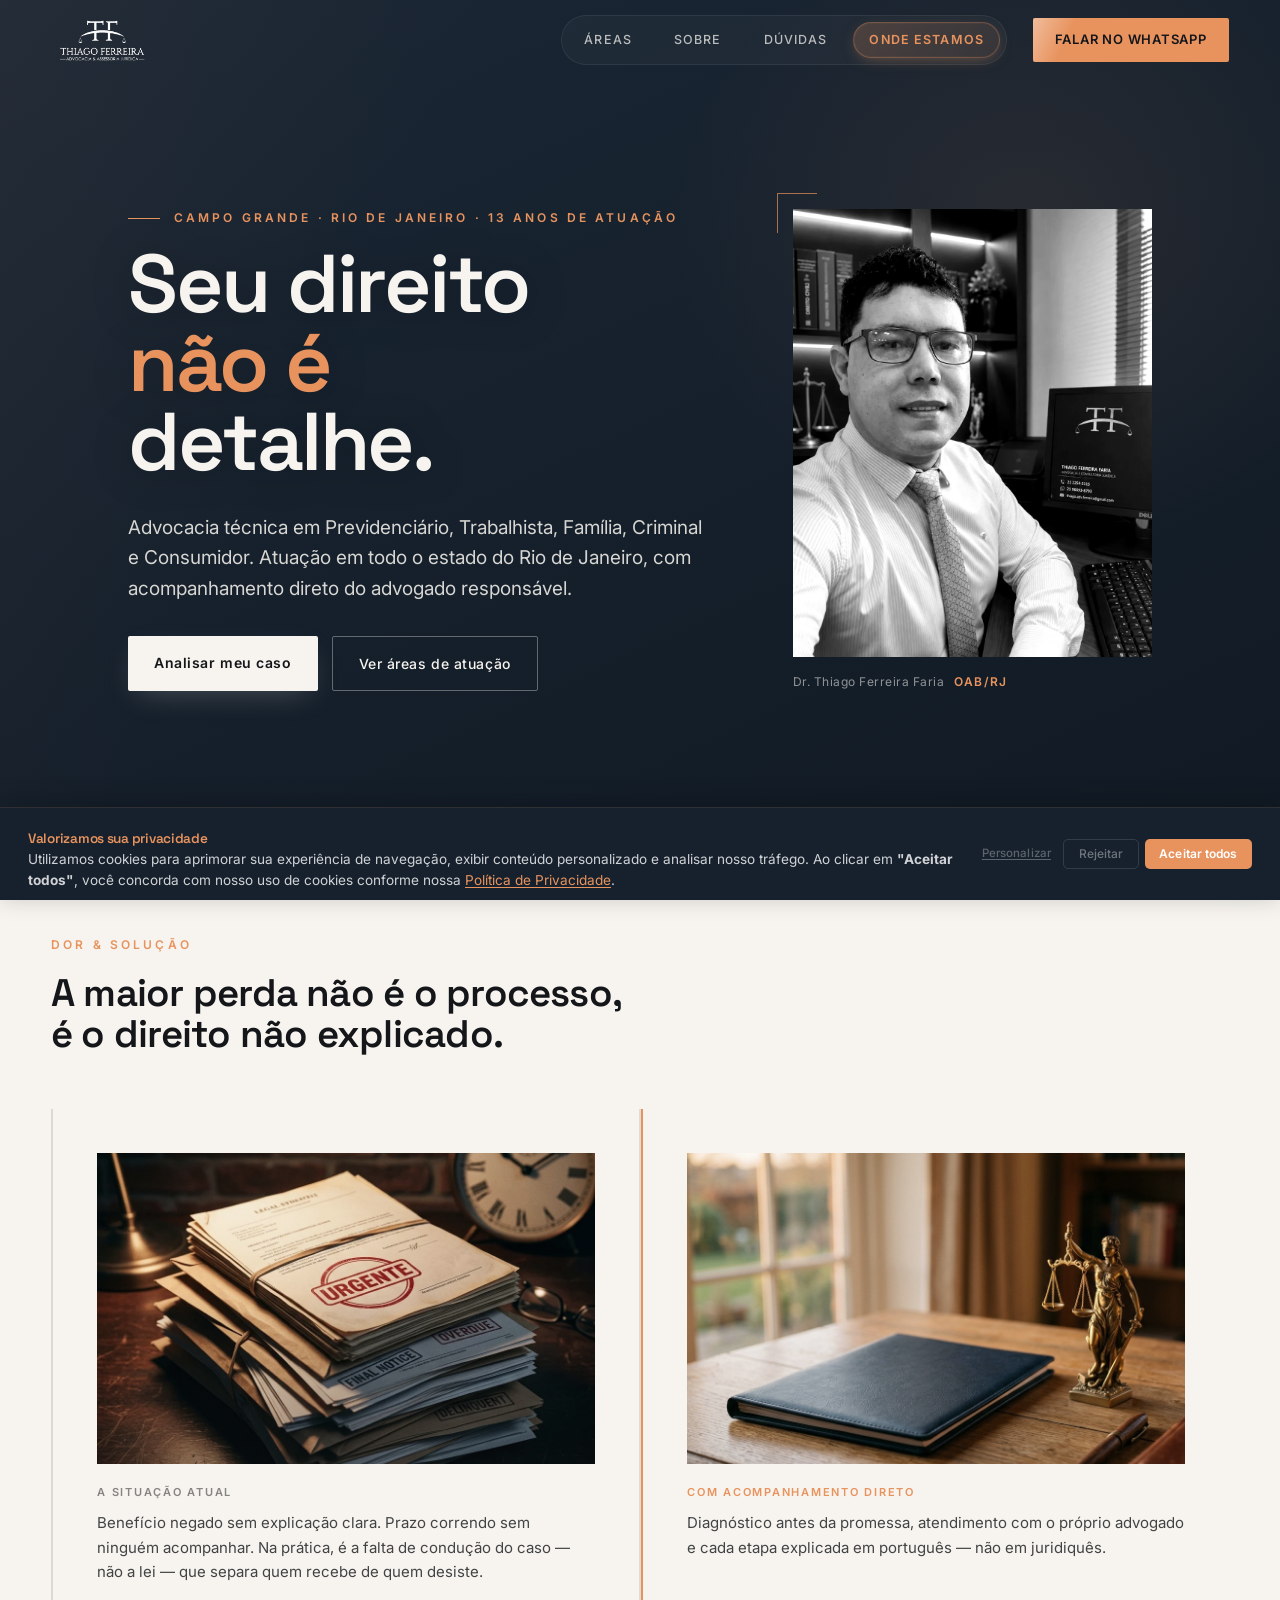
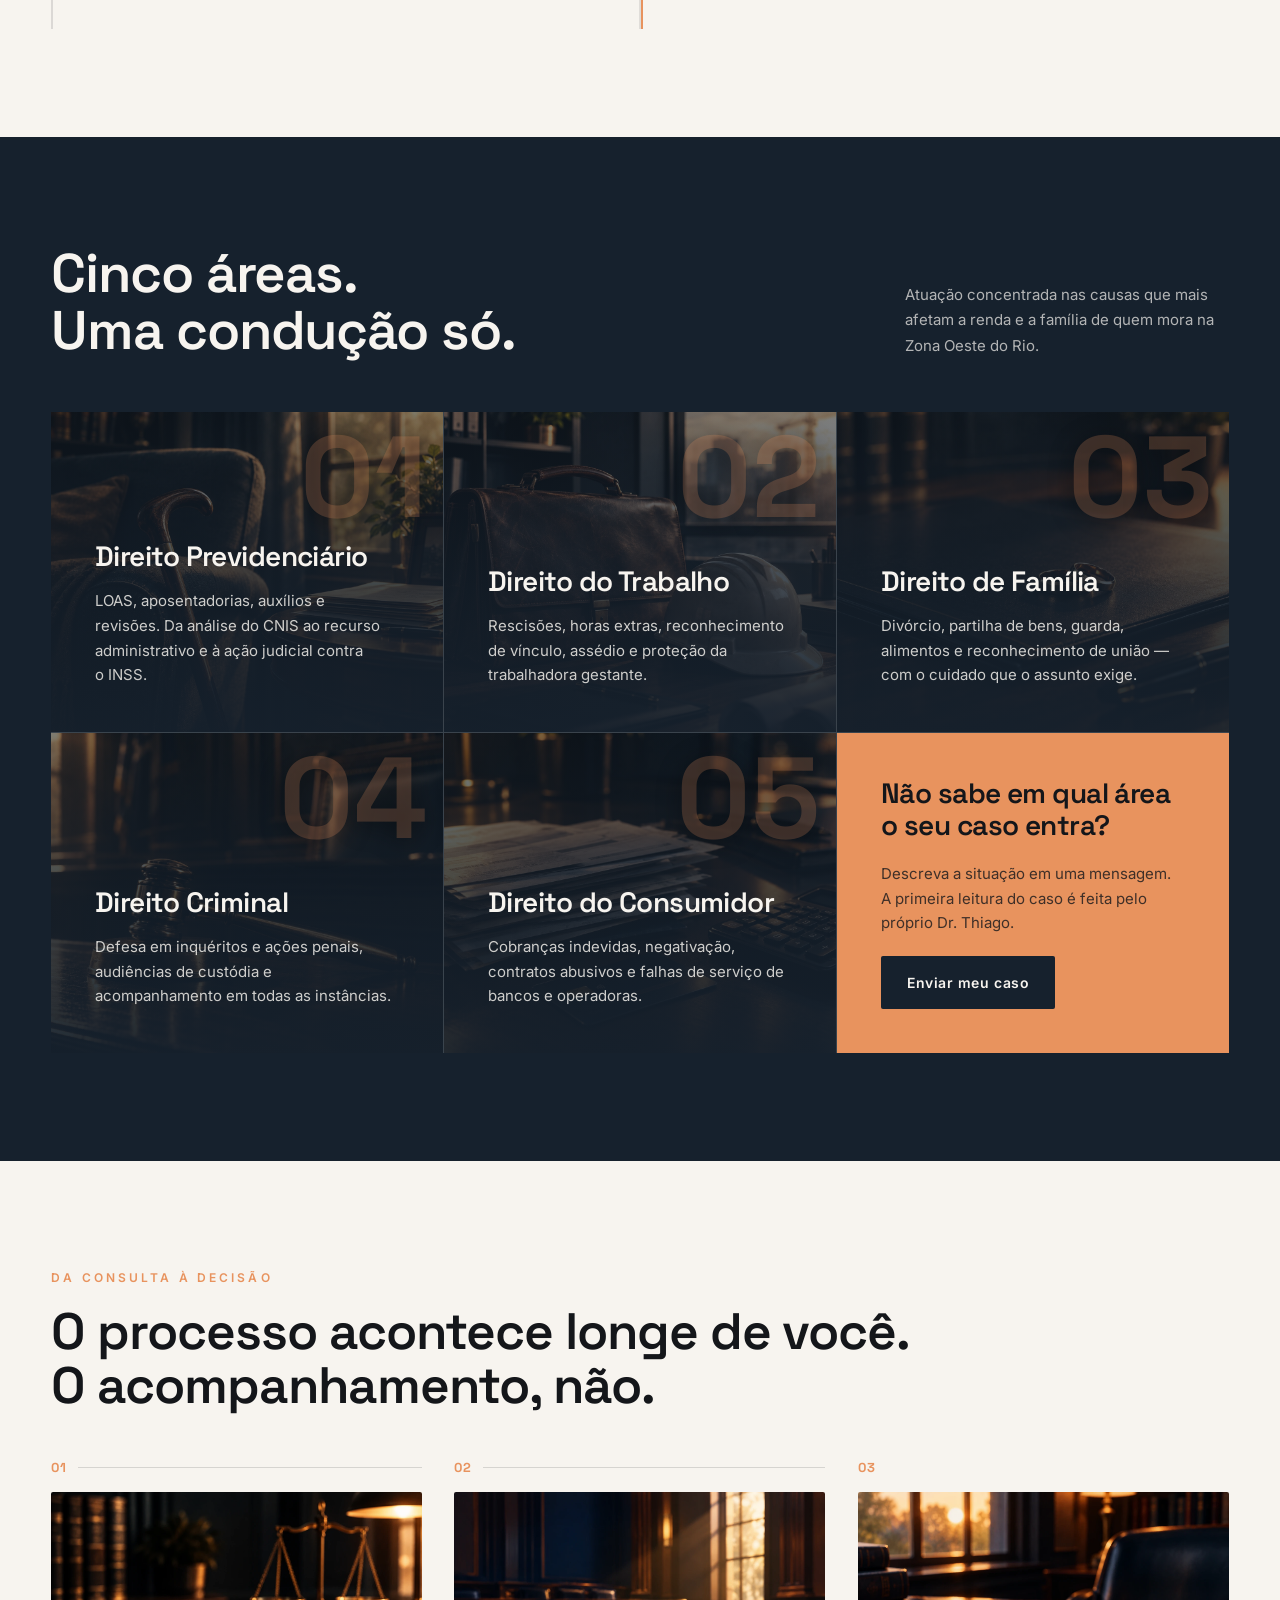
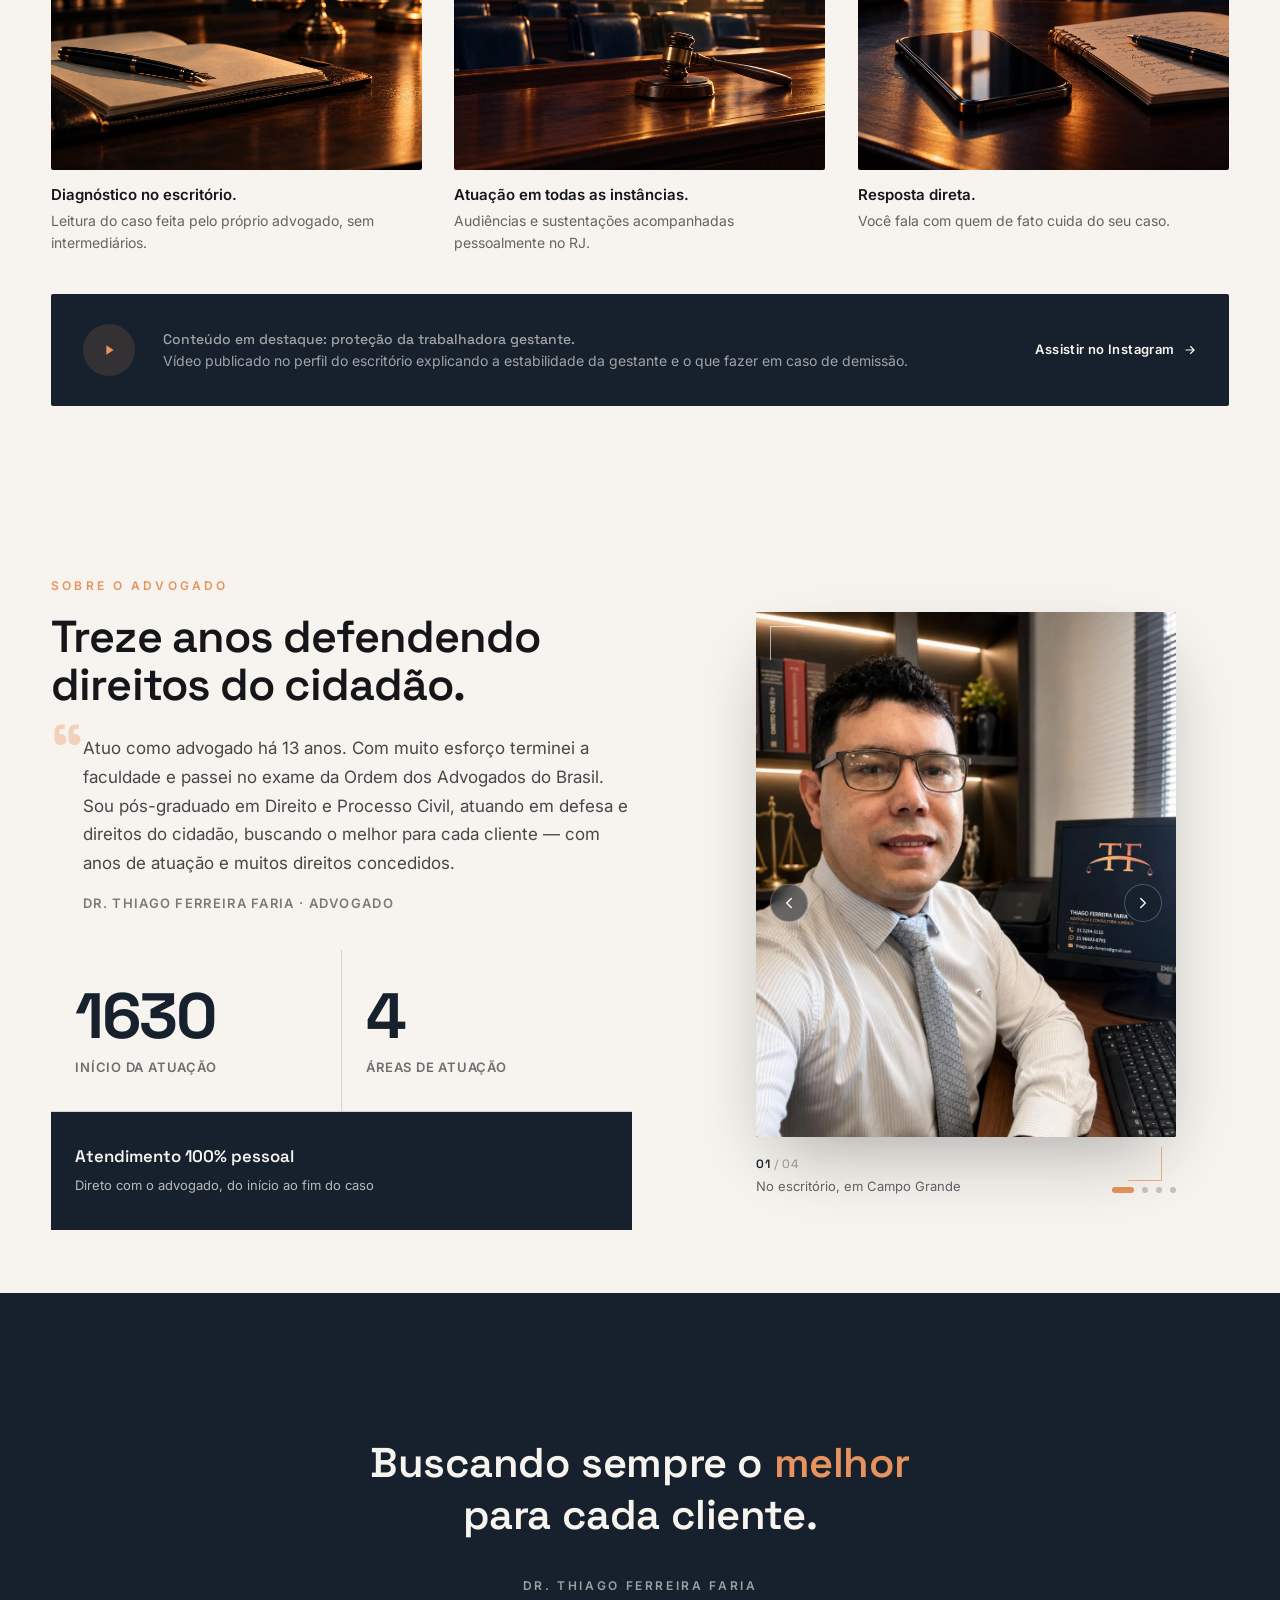
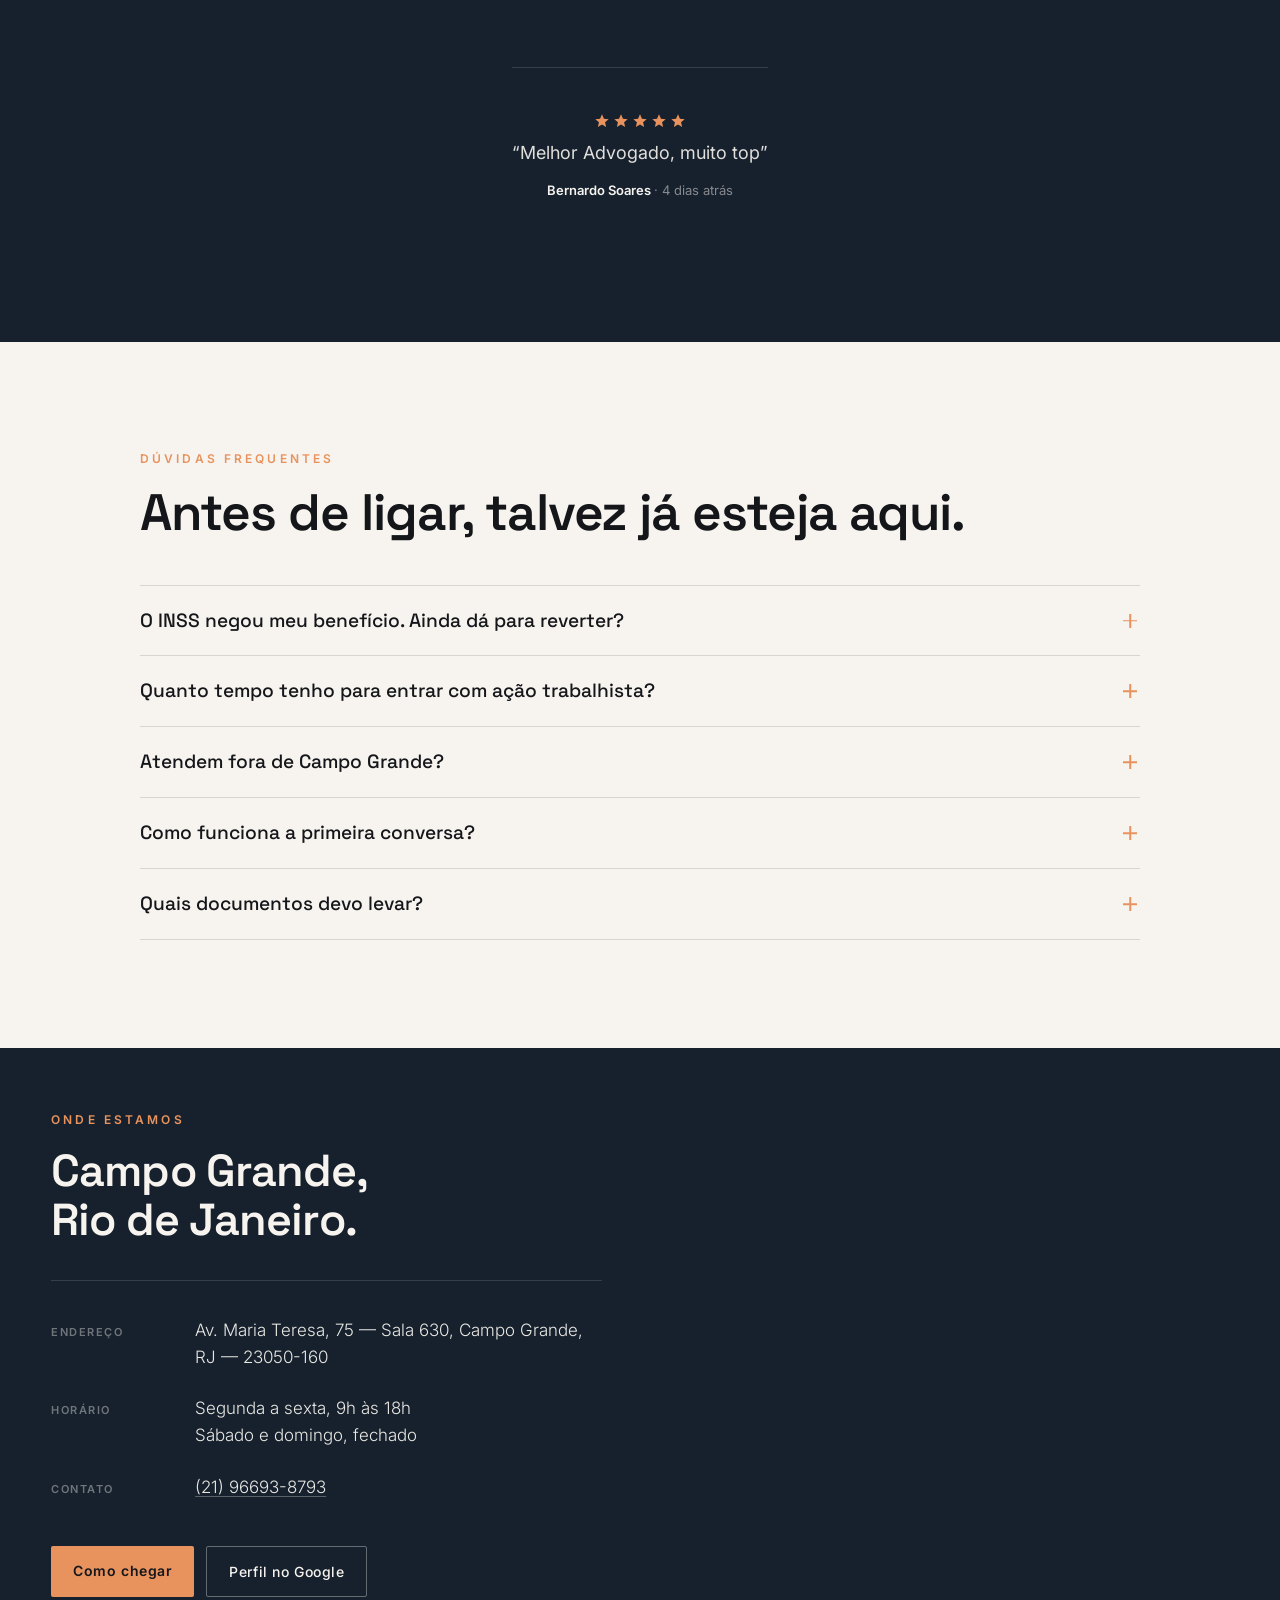
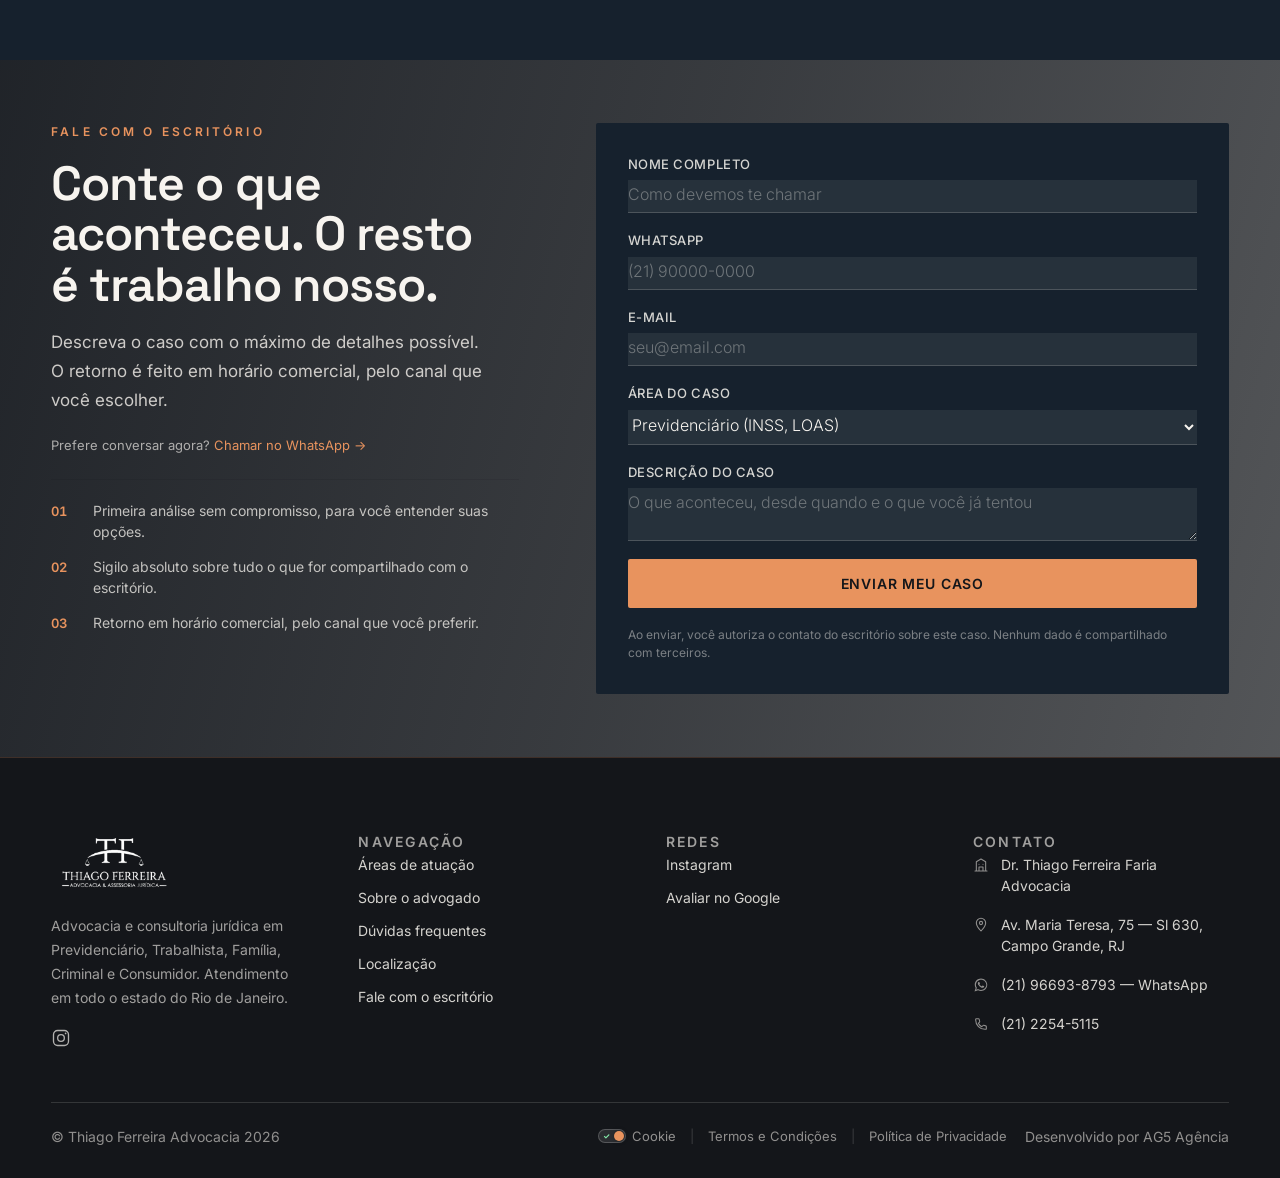
==== index.html @ f835e4e9 "Melhorar ícone do WhatsApp e espaçamento da coluna Contato do rodapé Troca o ícone simplificado do W" ====
<!DOCTYPE html>
<html lang="pt-BR">
<head>
<meta charset="UTF-8" />
<meta name="viewport" content="width=device-width, initial-scale=1" />
<title>Dr. Thiago Ferreira Faria — Advocacia e Consultoria Jurídica | Campo Grande, RJ</title>
<meta name="description" content="Advocacia técnica em Direito Previdenciário, Trabalhista, Família, Criminal e Consumidor. 13 anos de atuação em Campo Grande e em todo o estado do Rio de Janeiro." />
<link rel="icon" href="assets/favicon-thiago-ferreira-faria.ico" />
<link rel="preconnect" href="https://fonts.googleapis.com" />
<link rel="preconnect" href="https://fonts.gstatic.com" crossorigin />
<link href="https://fonts.googleapis.com/css2?family=Space+Grotesk:wght@400;500;600;700&family=Inter:wght@300;400;500;600&display=swap" rel="stylesheet" />
<link rel="stylesheet" href="style.css" />
<link rel="stylesheet" href="cookie-banner.css" />
</head>
<body>

<nav class="nav" id="nav">
  <a class="nav__logo" href="#topo" aria-label="Início">
    <img src="assets/logo-thiago-ferreira-faria-advocacia.webp" alt="Thiago Ferreira — Advocacia &amp; Assessoria Jurídica" />
  </a>
  <div class="nav__right">
    <button class="nav__toggle" id="navToggle" type="button" aria-expanded="false" aria-controls="drawer" aria-label="Abrir menu">
      <span></span><span></span><span></span>
    </button>
    <div class="nav__menu" id="navMenu">
      <span class="nav__glider" id="navGlider" aria-hidden="true"></span>
      <a href="#areas">Áreas</a>
      <a href="#sobre">Sobre</a>
      <a href="#faq">Dúvidas</a>
      <a href="#local">Onde estamos</a>
    </div>
    <a class="btn btn--copper nav__cta" href="https://wa.me/5521966938793?text=Ol%C3%A1%2C%20vim%20atrav%C3%A9s%20do%20site%20e%20gostaria%20de%20agendar%20uma%20consulta%20jur%C3%ADdica." target="_blank" rel="noopener">Falar no WhatsApp</a>
  </div>
</nav>

<header class="hero" id="topo">
  <div class="hero__glow" aria-hidden="true"></div>
  <div class="hero__inner">
    <div class="hero__text">
      <p class="kicker kicker--copper hero__kicker reveal"><span class="hero__kicker-line" aria-hidden="true"></span>Campo Grande · Rio de Janeiro · 13 anos de atuação</p>
      <h1 class="hero__title">
        <span class="reveal">Seu direito</span>
        <span class="reveal hero__accent">não é</span>
        <span class="reveal">detalhe.</span>
      </h1>
      <p class="hero__lede reveal">Advocacia técnica em Previdenciário, Trabalhista, Família, Criminal e Consumidor. Atuação em todo o estado do Rio de Janeiro, com acompanhamento direto do advogado responsável.</p>
      <div class="hero__actions reveal">
        <a class="btn btn--light" href="#contato">Analisar meu caso</a>
        <a class="btn btn--ghost" href="#areas">Ver áreas de atuação</a>
      </div>
    </div>
    <figure class="hero__figure">
      <span class="hero__figure-mark" aria-hidden="true"></span>
      <img src="assets/thiago-ferreira-faria-advogado-hero-pb.webp" alt="Dr. Thiago Ferreira Faria, advogado" loading="lazy" />
      <figcaption>Dr. Thiago Ferreira Faria<span>OAB/RJ</span></figcaption>
    </figure>
  </div>
</header>

<section class="section section--light problem" id="dor-solucao">
  <div class="wrap">
    <div class="problem__head">
      <p class="kicker kicker--copper">Dor &amp; Solução</p>
      <h2 class="h2 h2--sm reveal">A maior perda não é o processo,<br />é o direito não explicado.</h2>
    </div>
    <div class="problem__cards">
      <article class="problem__card problem__card--dor reveal">
        <div class="problem__img">
          <img src="assets/problema-prazo-processo-juridico-vencido.webp" alt="Documentos e prazos jurídicos acumulados, representando a ansiedade de um caso sem acompanhamento" loading="lazy" width="600" height="750" />
        </div>
        <p class="problem__label">A situação atual</p>
        <p class="problem__text">Benefício negado sem explicação clara. Prazo correndo sem ninguém acompanhar. Na prática, é a falta de condução do caso — não a lei — que separa quem recebe de quem desiste.</p>
      </article>

      <article class="problem__card problem__card--solucao reveal">
        <div class="problem__img">
          <img src="assets/solucao-caso-juridico-resolvido-organizado.webp" alt="Pasta jurídica organizada e balança da justiça, representando um caso conduzido com clareza até a resolução" loading="lazy" width="600" height="750" />
        </div>
        <p class="problem__label">Com acompanhamento direto</p>
        <p class="problem__text">Diagnóstico antes da promessa, atendimento com o próprio advogado e cada etapa explicada em português — não em juridiquês.</p>
      </article>
    </div>
  </div>
</section>

<section class="section section--navy" id="areas">
  <div class="wrap">
    <div class="section__head">
      <h2 class="h2">Cinco áreas.<br />Uma condução só.</h2>
      <p class="section__head-note">Atuação concentrada nas causas que mais afetam a renda e a família de quem mora na Zona Oeste do Rio.</p>
    </div>
    <div class="services">
      <article class="service reveal" style="background-image:url('assets/servico-previdenciario.webp')">
        <span class="service__num" aria-hidden="true">01</span>
        <h3>Direito Previdenciário</h3>
        <p>LOAS, aposentadorias, auxílios e revisões. Da análise do CNIS ao recurso administrativo e à ação judicial contra o INSS.</p>
      </article>
      <article class="service reveal" style="background-image:url('assets/servico-trabalhista.webp')">
        <span class="service__num" aria-hidden="true">02</span>
        <h3>Direito do Trabalho</h3>
        <p>Rescisões, horas extras, reconhecimento de vínculo, assédio e proteção da trabalhadora gestante.</p>
      </article>
      <article class="service reveal" style="background-image:url('assets/servico-familia.webp')">
        <span class="service__num" aria-hidden="true">03</span>
        <h3>Direito de Família</h3>
        <p>Divórcio, partilha de bens, guarda, alimentos e reconhecimento de união — com o cuidado que o assunto exige.</p>
      </article>
      <article class="service reveal" style="background-image:url('assets/servico-criminal.webp')">
        <span class="service__num" aria-hidden="true">04</span>
        <h3>Direito Criminal</h3>
        <p>Defesa em inquéritos e ações penais, audiências de custódia e acompanhamento em todas as instâncias.</p>
      </article>
      <article class="service reveal" style="background-image:url('assets/servico-consumidor.webp')">
        <span class="service__num" aria-hidden="true">05</span>
        <h3>Direito do Consumidor</h3>
        <p>Cobranças indevidas, negativação, contratos abusivos e falhas de serviço de bancos e operadoras.</p>
      </article>
      <article class="service service--cta reveal">
        <h3>Não sabe em qual área o seu caso entra?</h3>
        <div>
          <p>Descreva a situação em uma mensagem. A primeira leitura do caso é feita pelo próprio Dr. Thiago.</p>
          <a class="btn btn--navy" href="https://wa.me/5521966938793?text=Ol%C3%A1%2C%20vim%20atrav%C3%A9s%20do%20site%20e%20gostaria%20de%20enviar%20meu%20caso%20para%20an%C3%A1lise." target="_blank" rel="noopener">Enviar meu caso</a>
        </div>
      </article>
    </div>
  </div>
</section>

<section class="section section--light journey">
  <div class="wrap">
    <div class="journey__head">
      <p class="kicker kicker--copper">Da consulta à decisão</p>
      <h2 class="h2 section__title">O processo acontece longe de você.<br />O acompanhamento, não.</h2>
    </div>
    <div class="journey__grid">
      <figure class="journey__card reveal">
        <span class="journey__step">
          <span class="journey__step-num">01</span>
          <span class="journey__step-line" aria-hidden="true"></span>
        </span>
        <div class="journey__media">
          <img src="assets/Processo-escritorio.webp" alt="Balança da justiça e caderno de anotações sobre a mesa, representando o diagnóstico do caso no escritório" loading="lazy" />
        </div>
        <figcaption>
          <strong>Diagnóstico no escritório.</strong>
          <span>Leitura do caso feita pelo próprio advogado, sem intermediários.</span>
        </figcaption>
      </figure>
      <figure class="journey__card reveal">
        <span class="journey__step">
          <span class="journey__step-num">02</span>
          <span class="journey__step-line" aria-hidden="true"></span>
        </span>
        <div class="journey__media">
          <img src="assets/Processo-instancia.webp" alt="Martelo de juiz sobre a bancada de um tribunal, representando a atuação em todas as instâncias" loading="lazy" />
        </div>
        <figcaption>
          <strong>Atuação em todas as instâncias.</strong>
          <span>Audiências e sustentações acompanhadas pessoalmente no RJ.</span>
        </figcaption>
      </figure>
      <figure class="journey__card reveal">
        <span class="journey__step">
          <span class="journey__step-num">03</span>
        </span>
        <div class="journey__media">
          <img src="assets/processo-atendimento.webp" alt="Celular e caderno de anotações sobre a mesa, representando o atendimento direto ao cliente" loading="lazy" />
        </div>
        <figcaption>
          <strong>Resposta direta.</strong>
          <span>Você fala com quem de fato cuida do seu caso.</span>
        </figcaption>
      </figure>
    </div>
    <a class="video-card reveal" href="https://www.instagram.com/p/CVopYtZtXF1/" target="_blank" rel="noopener">
      <span class="video-card__play" aria-hidden="true">
        <svg width="16" height="16" viewBox="0 0 24 24" fill="currentColor"><path d="M8 5v14l11-7z"/></svg>
      </span>
      <div class="video-card__body">
        <p class="video-card__title">Conteúdo em destaque: proteção da trabalhadora gestante.</p>
        <p>Vídeo publicado no perfil do escritório explicando a estabilidade da gestante e o que fazer em caso de demissão.</p>
      </div>
      <span class="video-card__cta">Assistir no Instagram
        <svg width="14" height="14" viewBox="0 0 24 24" fill="none" aria-hidden="true"><path d="M5 12h14M13 6l6 6-6 6" stroke="currentColor" stroke-width="2" stroke-linecap="round" stroke-linejoin="round" /></svg>
      </span>
    </a>
  </div>
</section>

<section class="section section--light section--tight" id="sobre">
  <div class="wrap about">
    <div class="about__content">
      <p class="kicker kicker--copper">Sobre o advogado</p>
      <h2 class="h2 h2--sm">Treze anos defendendo direitos do cidadão.</h2>
      <blockquote class="about__quote">
        <span class="about__quote-mark" aria-hidden="true">“</span>
        <p class="lede">Atuo como advogado há 13 anos. Com muito esforço terminei a faculdade e passei no exame da Ordem dos Advogados do Brasil. Sou pós-graduado em Direito e Processo Civil, atuando em defesa e direitos do cidadão, buscando o melhor para cada cliente — com anos de atuação e muitos direitos concedidos.</p>
        <footer class="signature">Dr. Thiago Ferreira Faria · Advogado</footer>
      </blockquote>
      <div class="counters" id="counters">
        <div class="counter">
          <p class="counter__num" data-count-to="2013">2013</p>
          <p class="counter__label">início da atuação</p>
        </div>
        <div class="counter">
          <p class="counter__num" data-count-to="5">5</p>
          <p class="counter__label">áreas de atuação</p>
        </div>
        <div class="counter counter--dark">
          <p class="counter__title">Atendimento 100% pessoal</p>
          <p class="counter__sub">Direto com o advogado, do início ao fim do caso</p>
        </div>
      </div>
    </div>

    <div class="about__carousel carousel" id="aboutCarousel">
      <div class="carousel__track">
        <figure class="carousel__slide is-active" data-caption="No escritório, em Campo Grande">
          <img src="assets/thiago-ferreira-faria-advogado-mesa-cartao-digital-escritorio.webp" alt="Dr. Thiago Ferreira Faria em seu escritório" loading="lazy" />
        </figure>
        <figure class="carousel__slide" data-caption="Em plenário, durante audiência">
          <img src="assets/thiago-ferreira-faria-advogado-toga-plenario-dia.webp" alt="Dr. Thiago Ferreira Faria, advogado, com toga em plenário de tribunal durante o dia" loading="lazy" />
        </figure>
        <figure class="carousel__slide" data-caption="Na fachada do fórum, no RJ">
          <img src="assets/thiago-ferreira-faria-advogado-fachada-forum-trt.webp" alt="Dr. Thiago Ferreira Faria em frente à fachada do fórum" loading="lazy" />
        </figure>
        <figure class="carousel__slide" data-caption="No escritório de Campo Grande">
          <img src="assets/thiago-ferreira-faria-advogado-escritorio-campo-grande.webp" alt="Dr. Thiago Ferreira Faria em seu escritório em Campo Grande" loading="lazy" />
        </figure>
      </div>
      <div class="carousel__frame" aria-hidden="true"></div>
      <button class="carousel__arrow carousel__arrow--prev" type="button" aria-label="Foto anterior">
        <svg width="18" height="18" viewBox="0 0 24 24" fill="none" aria-hidden="true"><path d="M15 6l-6 6 6 6" stroke="currentColor" stroke-width="2" stroke-linecap="round" stroke-linejoin="round" /></svg>
      </button>
      <button class="carousel__arrow carousel__arrow--next" type="button" aria-label="Próxima foto">
        <svg width="18" height="18" viewBox="0 0 24 24" fill="none" aria-hidden="true"><path d="M9 6l6 6-6 6" stroke="currentColor" stroke-width="2" stroke-linecap="round" stroke-linejoin="round" /></svg>
      </button>
      <div class="carousel__footer">
        <div class="carousel__meta">
          <p class="carousel__count" aria-hidden="true"><span class="carousel__count-current">01</span> / 04</p>
          <p class="carousel__caption" id="carouselCaption">No escritório, em Campo Grande</p>
        </div>
        <div class="carousel__dots" role="tablist" aria-label="Selecionar foto"></div>
      </div>
    </div>
  </div>
</section>

<section class="quote">
  <blockquote>
    <p>Buscando sempre o <span>melhor</span> para cada cliente.</p>
    <footer>Dr. Thiago Ferreira Faria</footer>
  </blockquote>
  <div class="quote__review">
    <div class="quote__review-stars" aria-label="Avaliação 5 de 5 estrelas">
      <svg width="16" height="16" viewBox="0 0 24 24" fill="currentColor" aria-hidden="true"><path d="M12 2l2.9 6.6 7.1.6-5.4 4.7 1.6 7-6.2-3.8-6.2 3.8 1.6-7-5.4-4.7 7.1-.6z"/></svg>
      <svg width="16" height="16" viewBox="0 0 24 24" fill="currentColor" aria-hidden="true"><path d="M12 2l2.9 6.6 7.1.6-5.4 4.7 1.6 7-6.2-3.8-6.2 3.8 1.6-7-5.4-4.7 7.1-.6z"/></svg>
      <svg width="16" height="16" viewBox="0 0 24 24" fill="currentColor" aria-hidden="true"><path d="M12 2l2.9 6.6 7.1.6-5.4 4.7 1.6 7-6.2-3.8-6.2 3.8 1.6-7-5.4-4.7 7.1-.6z"/></svg>
      <svg width="16" height="16" viewBox="0 0 24 24" fill="currentColor" aria-hidden="true"><path d="M12 2l2.9 6.6 7.1.6-5.4 4.7 1.6 7-6.2-3.8-6.2 3.8 1.6-7-5.4-4.7 7.1-.6z"/></svg>
      <svg width="16" height="16" viewBox="0 0 24 24" fill="currentColor" aria-hidden="true"><path d="M12 2l2.9 6.6 7.1.6-5.4 4.7 1.6 7-6.2-3.8-6.2 3.8 1.6-7-5.4-4.7 7.1-.6z"/></svg>
    </div>
    <p class="quote__review-text">“Melhor Advogado, muito top”</p>
    <p class="quote__review-author">Bernardo Soares <span>· 4 dias atrás</span></p>
  </div>
</section>

<section class="section section--light faq-section" id="faq">
  <div class="wrap wrap--narrow">
    <p class="kicker kicker--copper">Dúvidas frequentes</p>
    <h2 class="h2 section__title">Antes de ligar, talvez já esteja aqui.</h2>

    <div class="faq">
      <div class="faq__item">
        <button class="faq__q" type="button" aria-expanded="false" id="faq-q1" aria-controls="faq-a1">
          <span>O INSS negou meu benefício. Ainda dá para reverter?</span>
          <i aria-hidden="true"></i>
        </button>
        <div class="faq__a" id="faq-a1" role="region" aria-labelledby="faq-q1"><p>Na maioria dos casos, sim. A negativa costuma vir de falta de documentos ou de erro na leitura do tempo de contribuição. Analisamos o processo administrativo e indicamos o caminho: recurso no próprio INSS ou ação judicial.</p></div>
      </div>
      <div class="faq__item">
        <button class="faq__q" type="button" aria-expanded="false" id="faq-q2" aria-controls="faq-a2">
          <span>Quanto tempo tenho para entrar com ação trabalhista?</span>
          <i aria-hidden="true"></i>
        </button>
        <div class="faq__a" id="faq-a2" role="region" aria-labelledby="faq-q2"><p>Em regra, até dois anos após o fim do contrato, podendo cobrar os últimos cinco anos de verbas. Quanto antes o caso for analisado, mais provas ainda estão disponíveis.</p></div>
      </div>
      <div class="faq__item">
        <button class="faq__q" type="button" aria-expanded="false" id="faq-q3" aria-controls="faq-a3">
          <span>Atendem fora de Campo Grande?</span>
          <i aria-hidden="true"></i>
        </button>
        <div class="faq__a" id="faq-a3" role="region" aria-labelledby="faq-q3"><p>Sim. O escritório fica na Av. Maria Teresa, 75 — sala 630, em Campo Grande, e atende clientes de todo o estado do Rio de Janeiro, com tratativas iniciais por WhatsApp quando necessário.</p></div>
      </div>
      <div class="faq__item">
        <button class="faq__q" type="button" aria-expanded="false" id="faq-q4" aria-controls="faq-a4">
          <span>Como funciona a primeira conversa?</span>
          <i aria-hidden="true"></i>
        </button>
        <div class="faq__a" id="faq-a4" role="region" aria-labelledby="faq-q4"><p>Você descreve a situação e envia os documentos que tiver em mãos. A partir disso é feita a leitura do caso, com explicação do que é viável, dos prazos e dos custos antes de qualquer contratação.</p></div>
      </div>
      <div class="faq__item">
        <button class="faq__q" type="button" aria-expanded="false" id="faq-q5" aria-controls="faq-a5">
          <span>Quais documentos devo levar?</span>
          <i aria-hidden="true"></i>
        </button>
        <div class="faq__a" id="faq-a5" role="region" aria-labelledby="faq-q5"><p>Documento com foto, CPF e comprovante de residência sempre ajudam. Depois, o que for específico do caso: carta de negativa do INSS e CNIS, carteira de trabalho e contracheques, ou certidões e escrituras nas questões de família.</p></div>
      </div>
    </div>
  </div>
</section>

<section class="section section--navy section--tight" id="local">
  <div class="wrap local">
    <div>
      <p class="kicker kicker--copper">Onde estamos</p>
      <h2 class="h2 h2--sm">Campo Grande, Rio de Janeiro.</h2>

      <dl class="local__list">
        <div>
          <dt>Endereço</dt>
          <dd>Av. Maria Teresa, 75 — Sala 630, Campo Grande, RJ — 23050-160</dd>
        </div>
        <div>
          <dt>Horário</dt>
          <dd>Segunda a sexta, 9h às 18h<br />Sábado e domingo, fechado</dd>
        </div>
        <div>
          <dt>Contato</dt>
          <dd>
            <a href="https://wa.me/5521966938793?text=Ol%C3%A1%2C%20vim%20atrav%C3%A9s%20do%20site%20e%20gostaria%20de%20agendar%20uma%20consulta%20jur%C3%ADdica." target="_blank" rel="noopener">(21) 96693-8793</a>
          </dd>
        </div>
      </dl>

      <div class="local__actions">
        <a class="btn btn--copper" href="https://www.google.com/maps/dir//Advogado+Dr.Thiago+Ferreira+Faria+%7C+Direito+Trabalhista+em+Campo+Grande+RJ+%7C+Previdenci%C3%A1rio+em+Campo+Grande+RJ,+Av.+Maria+Teresa,+75+-+Sl+630+-+Campo+Grande,+Rio+de+Janeiro+-+RJ,+23050-160/@-22.885678,-43.3815552,15z/data=!4m8!4m7!1m0!1m5!1m1!1s0x9be31af3191af1:0xecb54aec549789c8!2m2!1d-43.5657957!2d-22.9043377" target="_blank" rel="noopener">Como chegar</a>
        <a class="btn btn--ghost" href="https://share.google/JUh9bQpia10CRbpCJ" target="_blank" rel="noopener">Perfil no Google</a>
      </div>
    </div>

    <div class="map-frame reveal">
      <iframe src="https://www.google.com/maps/embed?pb=!1m18!1m12!1m3!1d3675.2448591166626!2d-43.565795699999995!3d-22.9043377!2m3!1f0!2f0!3f0!3m2!1i1024!2i768!4f13.1!3m3!1m2!1s0x9be31af3191af1%3A0xecb54aec549789c8!2sAdvogado%20Dr.Thiago%20Ferreira%20Faria%20%7C%20Direito%20Trabalhista%20em%20Campo%20Grande%20RJ%20%7C%20Previdenci%C3%A1rio%20em%20Campo%20Grande%20RJ!5e0!3m2!1spt-BR!2sbr!4v1788962315739!5m2!1spt-BR!2sbr" title="Mapa do escritório — Av. Maria Teresa, 75, Campo Grande, RJ" loading="lazy" referrerpolicy="strict-origin-when-cross-origin"></iframe>
    </div>
  </div>
</section>

<section class="section section--contact-bg section--tight" id="contato">
  <div class="contact-bg__overlay" aria-hidden="true"></div>
  <div class="wrap contact">
    <div>
      <p class="kicker kicker--copper">Fale com o escritório</p>
      <h2 class="h2">Conte o que aconteceu. O resto é trabalho nosso.</h2>
      <p class="lede">Descreva o caso com o máximo de detalhes possível. O retorno é feito em horário comercial, pelo canal que você escolher.</p>
      <p class="note">Prefere conversar agora? <a href="https://wa.me/5521966938793?text=Ol%C3%A1%2C%20vim%20atrav%C3%A9s%20do%20site%20e%20gostaria%20de%20conversar%20sobre%20meu%20caso." target="_blank" rel="noopener">Chamar no WhatsApp →</a></p>

      <dl class="contact__assurances">
        <div>
          <dt>01</dt>
          <dd>Primeira análise sem compromisso, para você entender suas opções.</dd>
        </div>
        <div>
          <dt>02</dt>
          <dd>Sigilo absoluto sobre tudo o que for compartilhado com o escritório.</dd>
        </div>
        <div>
          <dt>03</dt>
          <dd>Retorno em horário comercial, pelo canal que você preferir.</dd>
        </div>
      </dl>
    </div>
    <form class="form" id="form" novalidate>
      <label>Nome completo
        <input type="text" name="nome" placeholder="Como devemos te chamar" autocomplete="name" />
      </label>
      <label>WhatsApp
        <input type="tel" name="telefone" placeholder="(21) 90000-0000" autocomplete="tel" />
      </label>
      <label>E-mail
        <input type="email" name="email" placeholder="seu@email.com" autocomplete="email" />
      </label>
      <label>Área do caso
        <select name="area">
          <option value="Previdenciário">Previdenciário (INSS, LOAS)</option>
          <option value="Trabalhista">Trabalhista</option>
          <option value="Família">Família (divórcio, partilha)</option>
          <option value="Criminal">Criminal</option>
          <option value="Consumidor">Consumidor</option>
          <option value="Não sei">Não sei dizer</option>
        </select>
      </label>
      <label>Descrição do caso
        <textarea name="mensagem" rows="2" placeholder="O que aconteceu, desde quando e o que você já tentou"></textarea>
      </label>
      <p class="form__error" id="formError" role="alert" hidden></p>
      <p class="form__ok" id="formOk" role="status" hidden>Mensagem registrada. O escritório retorna em horário comercial.</p>
      <button class="btn btn--copper btn--block" type="submit">Enviar meu caso</button>
      <p class="form__fine">Ao enviar, você autoriza o contato do escritório sobre este caso. Nenhum dado é compartilhado com terceiros.</p>
    </form>
  </div>
</section>

<footer class="footer">
  <div class="wrap footer__grid">
    <div>
      <img class="footer__logo" src="assets/logo-thiago-ferreira-faria-advocacia.webp" alt="Thiago Ferreira — Advocacia &amp; Assessoria Jurídica" loading="lazy" />
      <p>Advocacia e consultoria jurídica em Previdenciário, Trabalhista, Família, Criminal e Consumidor. Atendimento em todo o estado do Rio de Janeiro.</p>
      <div class="footer__social">
        <a href="https://www.instagram.com/thiago.adv.ferreira" target="_blank" rel="noopener" aria-label="Instagram">
          <svg width="20" height="20" viewBox="0 0 24 24" fill="none" aria-hidden="true"><rect x="3" y="3" width="18" height="18" rx="5" stroke="currentColor" stroke-width="1.6"/><circle cx="12" cy="12" r="4" stroke="currentColor" stroke-width="1.6"/><circle cx="17.5" cy="6.5" r="1" fill="currentColor"/></svg>
        </a>
      </div>
    </div>
    <div>
      <p class="footer__title">Navegação</p>
      <div class="footer__links">
        <a href="#areas">Áreas de atuação</a>
        <a href="#sobre">Sobre o advogado</a>
        <a href="#faq">Dúvidas frequentes</a>
        <a href="#local">Localização</a>
        <a href="#contato">Fale com o escritório</a>
      </div>
    </div>
    <div>
      <p class="footer__title">Redes</p>
      <div class="footer__links">
        <a href="https://www.instagram.com/thiago.adv.ferreira" target="_blank" rel="noopener">Instagram</a>
        <a href="https://search.google.com/local/writereview?placeid=ChIJ8RoZ8xrjmwARyImXVOxKtew" target="_blank" rel="noopener">Avaliar no Google</a>
      </div>
    </div>
    <div>
      <p class="footer__title">Contato</p>
      <div class="footer__links footer__links--contact">
        <a href="https://share.google/JUh9bQpia10CRbpCJ" target="_blank" rel="noopener noreferrer"><svg width="16" height="16" viewBox="0 0 24 24" fill="none" aria-hidden="true"><path d="M3 21h18M5 21V7l7-4 7 4v14M9 21v-6h6v6M9 11h.01M9 15h.01M15 11h.01M15 15h.01" stroke="currentColor" stroke-width="1.6" stroke-linecap="round" stroke-linejoin="round"/></svg><span>Dr. Thiago Ferreira Faria Advocacia</span></a>
        <a href="https://www.google.com/maps/dir//Advogado+Dr.Thiago+Ferreira+Faria+%7C+Direito+Trabalhista+em+Campo+Grande+RJ+%7C+Previdenci%C3%A1rio+em+Campo+Grande+RJ,+Av.+Maria+Teresa,+75+-+Sl+630+-+Campo+Grande,+Rio+de+Janeiro+-+RJ,+23050-160/@-22.885678,-43.3815552,15z/data=!4m8!4m7!1m0!1m5!1m1!1s0x9be31af3191af1:0xecb54aec549789c8!2m2!1d-43.5657957!2d-22.9043377" target="_blank" rel="noopener noreferrer"><svg width="16" height="16" viewBox="0 0 24 24" fill="none" aria-hidden="true"><path d="M12 21s7-7.1 7-12a7 7 0 1 0-14 0c0 4.9 7 12 7 12Z" stroke="currentColor" stroke-width="1.6" stroke-linejoin="round"/><circle cx="12" cy="9" r="2.4" stroke="currentColor" stroke-width="1.6"/></svg><span>Av. Maria Teresa, 75 — Sl 630, Campo Grande, RJ</span></a>
        <a href="https://wa.me/5521966938793?text=Ol%C3%A1%2C%20vim%20atrav%C3%A9s%20do%20site%20e%20gostaria%20de%20tirar%20uma%20d%C3%BAvida%20jur%C3%ADdica." target="_blank" rel="noopener noreferrer"><svg width="16" height="16" viewBox="0 0 32 32" fill="currentColor" aria-hidden="true"><path d="M16.001 3C9.096 3 3.5 8.596 3.5 15.5c0 2.386.664 4.62 1.816 6.526L3 29l7.146-2.278a12.44 12.44 0 0 0 5.855 1.478h.005c6.905 0 12.5-5.596 12.5-12.5S22.906 3 16.001 3Zm0 22.87h-.004a10.37 10.37 0 0 1-5.283-1.447l-.379-.225-3.923 1.251 1.271-3.822-.247-.393a10.37 10.37 0 0 1-1.594-5.534c0-5.733 4.667-10.4 10.404-10.4 2.778 0 5.389 1.082 7.352 3.048a10.33 10.33 0 0 1 3.045 7.36c0 5.734-4.666 10.162-10.642 10.162Zm5.693-7.626c-.312-.156-1.846-.911-2.132-1.015-.286-.104-.494-.156-.702.156-.208.313-.806 1.015-.988 1.223-.182.208-.364.234-.676.078-.312-.156-1.318-.486-2.51-1.548-.928-.828-1.555-1.85-1.737-2.163-.182-.313-.02-.482.137-.637.14-.14.312-.365.468-.547.156-.182.208-.313.312-.521.104-.208.052-.39-.026-.547-.078-.156-.702-1.694-.962-2.32-.253-.61-.51-.527-.702-.537l-.598-.01c-.208 0-.547.078-.833.39-.286.313-1.09 1.066-1.09 2.6s1.116 3.017 1.272 3.226c.156.208 2.198 3.36 5.325 4.71.744.322 1.325.514 1.778.658.747.238 1.427.204 1.964.124.599-.09 1.846-.755 2.106-1.484.26-.729.26-1.354.182-1.484-.078-.13-.286-.208-.598-.364Z"/></svg><span>(21) 96693-8793 — WhatsApp</span></a>
        <a href="tel:+552122545115"><svg width="16" height="16" viewBox="0 0 24 24" fill="none" aria-hidden="true"><path d="M4 5c0-.6.4-1 1-1h3.2c.5 0 .9.3 1 .8l.8 3.2c.1.4 0 .8-.3 1.1L8 10.9a12 12 0 0 0 5.1 5.1l1.8-1.7c.3-.3.7-.4 1.1-.3l3.2.8c.5.1.8.5.8 1V19c0 .6-.4 1-1 1h-1C10.3 20 4 13.7 4 6V5Z" stroke="currentColor" stroke-width="1.6" stroke-linejoin="round"/></svg><span>(21) 2254-5115</span></a>
      </div>
    </div>
  </div>
  <div class="wrap credits">
    <p>© Thiago Ferreira Advocacia 2026</p>
    <div class="credits__right">
      <a href="#" id="ck-prefs-link" style="text-decoration:none; color:inherit; display:inline-flex; align-items:center; gap:6px;">
        <span id="cookie-toggle" class="active" style="display:inline-flex; align-items:center; width:28px; height:14px; background:rgba(255,255,255,0.1); border-radius:10px; padding:2px; border:1px solid rgba(255,255,255,0.2); position:relative; font-size:8px; font-weight:bold;">
          <span style="color:#86EFAC; margin-left:2px;">✓</span>
          <span style="color:#FCA5A5; margin-left:auto; margin-right:2px;">✕</span>
          <span id="cookie-toggle-dot" style="position:absolute; left:15px; width:10px; height:10px; background:var(--ck-accent); border-radius:50%; box-shadow:0 0 5px rgba(0,0,0,0.3); transition:left .2s ease;"></span>
        </span>
        Cookie
      </a>
      <span class="credits__sep" aria-hidden="true">|</span>
      <a href="termos-e-condicoes.html">Termos e Condições</a>
      <span class="credits__sep" aria-hidden="true">|</span>
      <a href="politica-de-privacidade.html">Política de Privacidade</a>
      <p>Desenvolvido por <a href="https://www.ag5agencia.com.br" target="_blank" rel="noopener">AG5</a> Agência</p>
    </div>
  </div>
</footer>

<div class="drawer-overlay" id="drawerOverlay"></div>
<aside class="drawer" id="drawer" aria-hidden="true">
  <div class="drawer__head">
    <img class="drawer__logo" src="assets/logo-thiago-ferreira-faria-advocacia.webp" alt="Thiago Ferreira — Advocacia &amp; Assessoria Jurídica" />
    <button class="drawer__close" id="drawerClose" type="button" aria-label="Fechar menu">
      <span></span><span></span>
    </button>
  </div>
  <nav class="drawer__menu" id="drawerMenu">
    <a href="#areas">Áreas</a>
    <a href="#sobre">Sobre</a>
    <a href="#faq">Dúvidas</a>
    <a href="#local">Onde estamos</a>
    <a class="btn btn--copper drawer__cta" href="https://wa.me/5521966938793?text=Ol%C3%A1%2C%20vim%20atrav%C3%A9s%20do%20site%20e%20gostaria%20de%20agendar%20uma%20consulta%20jur%C3%ADdica." target="_blank" rel="noopener">Falar no WhatsApp</a>
  </nav>
</aside>

<!-- ========== COOKIE BANNER — Padrão AG5 (skill-cookie-banner-universal) ========== -->
<div id="ck-banner" class="ck-banner" role="dialog" aria-modal="true" aria-label="Aviso de cookies" aria-live="polite" aria-hidden="true">
  <div class="ck-banner__inner">
    <div class="ck-banner__content">
      <h2 class="ck-banner__title">Valorizamos sua privacidade</h2>
      <p class="ck-banner__text">
        Utilizamos cookies para aprimorar sua experiência de navegação, exibir conteúdo
        personalizado e analisar nosso tráfego. Ao clicar em <strong>"Aceitar todos"</strong>,
        você concorda com nosso uso de cookies conforme nossa
        <a href="politica-de-privacidade.html" class="ck-banner__link">Política de Privacidade</a>.
      </p>
    </div>
    <div class="ck-banner__actions">
      <button id="ck-customize" class="ck-btn ck-btn--ghost">Personalizar</button>
      <button id="ck-reject" class="ck-btn ck-btn--outline">Rejeitar</button>
      <button id="ck-accept-all" class="ck-btn ck-btn--primary">Aceitar todos</button>
    </div>
  </div>
</div>

<div id="ck-modal" class="ck-modal" role="dialog" aria-modal="true" aria-label="Personalizar preferências de cookies" aria-hidden="true">
  <div class="ck-modal__overlay" id="ck-modal-overlay"></div>
  <div class="ck-modal__box">
    <div class="ck-modal__header">
      <h2 class="ck-modal__title">Personalizar preferências de consentimento</h2>
      <button class="ck-modal__close" id="ck-modal-close" aria-label="Fechar modal">
        <svg width="18" height="18" viewBox="0 0 24 24" fill="none" aria-hidden="true">
          <path d="M18 6L6 18M6 6l12 12" stroke="currentColor" stroke-width="2" stroke-linecap="round" stroke-linejoin="round" />
        </svg>
      </button>
    </div>
    <div class="ck-modal__body">
      <p class="ck-modal__intro">
        Utilizamos cookies para ajudar você a navegar com eficiência e executar certas funções.
        Os cookies classificados como <strong>"Necessário"</strong> são essenciais para o
        funcionamento básico do site e não podem ser desativados.
      </p>

      <div class="ck-category">
        <div class="ck-category__header">
          <div class="ck-category__info">
            <h3 class="ck-category__name">Necessário</h3>
            <p class="ck-category__desc">Essenciais para o funcionamento do site. Não armazenam dados pessoalmente identificáveis.</p>
          </div>
          <span class="ck-category__badge">Sempre ativo</span>
        </div>
      </div>

      <div class="ck-category">
        <div class="ck-category__header">
          <div class="ck-category__info">
            <h3 class="ck-category__name">Funcional</h3>
            <p class="ck-category__desc">Ajudam a executar funcionalidades como compartilhamento em mídia social e recursos de terceiros.</p>
          </div>
          <label class="ck-toggle" aria-label="Ativar cookies funcionais">
            <input type="checkbox" id="ck-functional" name="functional">
            <span class="ck-toggle__slider"></span>
          </label>
        </div>
      </div>

      <div class="ck-category">
        <div class="ck-category__header">
          <div class="ck-category__info">
            <h3 class="ck-category__name">Analítico</h3>
            <p class="ck-category__desc">Usados para entender como os visitantes interagem com o site (visitantes, taxa de rejeição, etc.).</p>
          </div>
          <label class="ck-toggle" aria-label="Ativar cookies analíticos">
            <input type="checkbox" id="ck-analytics" name="analytics">
            <span class="ck-toggle__slider"></span>
          </label>
        </div>
      </div>

      <div class="ck-category">
        <div class="ck-category__header">
          <div class="ck-category__info">
            <h3 class="ck-category__name">Desempenho</h3>
            <p class="ck-category__desc">Analisam índices de desempenho do site para oferecer melhor experiência ao visitante.</p>
          </div>
          <label class="ck-toggle" aria-label="Ativar cookies de desempenho">
            <input type="checkbox" id="ck-performance" name="performance">
            <span class="ck-toggle__slider"></span>
          </label>
        </div>
      </div>

      <div class="ck-category">
        <div class="ck-category__header">
          <div class="ck-category__info">
            <h3 class="ck-category__name">Publicidade</h3>
            <p class="ck-category__desc">Entregam anúncios personalizados com base nas páginas visitadas anteriormente.</p>
          </div>
          <label class="ck-toggle" aria-label="Ativar cookies de publicidade">
            <input type="checkbox" id="ck-advertising" name="advertising">
            <span class="ck-toggle__slider"></span>
          </label>
        </div>
      </div>
    </div>

    <div class="ck-modal__footer">
      <button id="ck-modal-reject" class="ck-btn ck-btn--outline">Rejeitar</button>
      <button id="ck-modal-save" class="ck-btn ck-btn--ghost">Salvar Preferências</button>
      <button id="ck-modal-accept-all" class="ck-btn ck-btn--primary">Aceitar todos</button>
    </div>
  </div>
</div>

<button id="ck-prefs-btn" class="ck-prefs-btn" aria-label="Preferências de cookies" style="display:none;">Cookies</button>

<!-- ========== WhatsApp Premium (Balão + Botão flutuante) — Padrão AG5 V4 ========== -->
<div class="wa-premium-container">
  <div id="wa-message-bubble" class="wa-bubble">
    <button class="wa-close" id="wa-close-btn" aria-label="Fechar balão de mensagem">
      <svg viewBox="0 0 24 24" fill="none" stroke="currentColor" stroke-width="2.5" stroke-linecap="round" width="14" height="14" aria-hidden="true"><path d="M18 6L6 18M6 6l12 12"/></svg>
    </button>
    <div class="wa-content">
      <div class="wa-header">
        <div class="wa-avatar-wrapper">
          <img src="assets/thiago-ferreira-faria-advogado-escritorio-campo-grande.webp" alt="Dr. Thiago Ferreira" class="wa-avatar" width="48" height="48">
        </div>
        <div class="wa-info">
          <span class="wa-name">Dr. Thiago Ferreira</span>
        </div>
      </div>
      <div id="wa-typing" class="wa-typing">
        <span></span><span></span><span></span>
      </div>
      <div id="wa-real-message" class="wa-message-text" style="display:none;">
        <p>Olá! Estamos à disposição para esclarecer suas dúvidas. <strong>Atendimento humanizado.</strong></p>
      </div>
    </div>
  </div>

  <a href="https://wa.me/5521966938793?text=Ol%C3%A1%2C%20vim%20atrav%C3%A9s%20do%20site%20e%20gostaria%20de%20agendar%20uma%20consulta%20jur%C3%ADdica."
     class="wa-float-btn" target="_blank" rel="noopener noreferrer"
     id="wa-main-btn" aria-label="Fale conosco pelo WhatsApp">
    <svg viewBox="0 0 24 24" fill="currentColor" aria-hidden="true" width="30" height="30">
      <path d="M17.472 14.382c-.297-.149-1.758-.867-2.03-.967-.273-.099-.471-.148-.67.15-.197.297-.767.966-.94 1.164-.173.199-.347.223-.644.075-.297-.15-1.255-.463-2.39-1.475-.883-.788-1.48-1.761-1.653-2.059-.173-.297-.018-.458.13-.606.134-.133.298-.347.446-.52.149-.174.198-.298.298-.497.099-.198.05-.371-.025-.52-.075-.149-.669-1.612-.916-2.207-.242-.579-.487-.5-.669-.51-.173-.008-.371-.01-.57-.01-.198 0-.52.074-.792.372-.272.297-1.04 1.016-1.04 2.479 0 1.462 1.065 2.875 1.213 3.074.149.198 2.096 3.2 5.077 4.487.709.306 1.262.489 1.694.625.712.227 1.36.195 1.871.118.571-.085 1.758-.719 2.006-1.413.248-.694.248-1.289.173-1.413-.074-.124-.272-.198-.57-.347m-5.421 7.403h-.004a9.87 9.87 0 01-5.031-1.378l-.361-.214-3.741.982.998-3.648-.235-.374a9.86 9.86 0 01-1.51-5.26c.001-5.45 4.436-9.884 9.888-9.884 2.64 0 5.122 1.03 6.988 2.898a9.825 9.825 0 012.893 6.994c-.003 5.45-4.437 9.884-9.885 9.884m8.413-18.297A11.815 11.815 0 0012.05 0C5.495 0 .16 5.335.157 11.892c0 2.096.547 4.142 1.588 5.945L.057 24l6.305-1.654a11.882 11.882 0 005.683 1.448h.005c6.554 0 11.89-5.335 11.893-11.893a11.821 11.821 0 00-3.48-8.413z"/>
    </svg>
    <span class="wa-badge" id="wa-notification" aria-hidden="true">1</span>
  </a>
</div>

<script src="script.js"></script>
<script src="cookie-banner.js" defer></script>
</body>
</html>
---- style.css ----
:root{
  --color-navy:#16212D;
  --color-navy-soft:#1B2836;
  --color-copper:#E8935E;
  --color-offwhite:#F7F4EF;
  --color-ink:#14161A;
  --pad-x:clamp(16px,4vw,56px);
  --sec-y:clamp(64px,12vh,140px);
  --ease-out-soft:cubic-bezier(.16,1,.3,1);
}

*,*::before,*::after{box-sizing:border-box}
html{scroll-behavior:smooth}
body{
  margin:0;background:var(--color-offwhite);color:var(--color-ink);
  font-family:Inter,system-ui,-apple-system,sans-serif;font-size:16px;line-height:1.5;
  -webkit-font-smoothing:antialiased;overflow-x:hidden;
}
img{max-width:100%;display:block}
a{color:var(--color-copper);text-decoration:none;transition:color .2s ease}
a:hover{color:var(--color-ink)}
h1,h2,h3{font-family:'Space Grotesk',Inter,sans-serif;letter-spacing:-.02em;text-wrap:balance}
p{text-wrap:pretty}

/* ---------- utilitários ---------- */
.wrap{max-width:1180px;margin:0 auto}
.wrap--narrow{max-width:1000px}
.section{padding:var(--sec-y) var(--pad-x)}
.section--tight{padding-top:clamp(48px,7vh,80px);padding-bottom:clamp(48px,7vh,80px)}
.section--light{background:var(--color-offwhite)}
.section--navy{background:var(--color-navy);color:var(--color-offwhite)}
.kicker{margin:0 0 18px;font-size:12px;letter-spacing:.26em;text-transform:uppercase;font-weight:600}
.kicker--copper{color:var(--color-copper)}
.h2{margin:0;font-weight:600;font-size:clamp(1.9rem,4.2vw,3.2rem);line-height:1.05}
.h2--sm{font-size:clamp(1.8rem,3.6vw,2.8rem);line-height:1.08;margin-bottom:24px}
.section__title{margin-bottom:clamp(28px,5vh,56px)}
.lede{margin:0 0 18px;font-size:clamp(15px,1.4vw,17px);line-height:1.7;color:rgba(20,22,26,.78)}
.label{margin:0 0 6px;font-size:12px;letter-spacing:.14em;text-transform:uppercase;font-weight:600;color:rgba(247,244,239,.55)}

.btn{
  display:inline-block;padding:16px 26px;border-radius:2px;font-size:14px;font-weight:600;
  letter-spacing:.04em;transition:background .2s ease,color .2s ease,border-color .2s ease;
}
.btn--copper{background:var(--color-copper);color:var(--color-ink)}
.btn--copper:hover{background:var(--color-offwhite);color:var(--color-ink)}
.btn--light{background:var(--color-offwhite);color:var(--color-ink)}
.btn--light:hover{background:var(--color-copper)}
.btn--navy{background:var(--color-navy);color:var(--color-offwhite)}
.btn--navy:hover{background:var(--color-ink);color:var(--color-offwhite)}
.btn--ghost{border:1px solid rgba(247,244,239,.35);color:var(--color-offwhite);font-weight:500}
.btn--ghost:hover{border-color:var(--color-copper);color:var(--color-copper)}
.btn--block{width:100%;border:0;cursor:pointer;text-transform:uppercase;letter-spacing:.06em;padding:16px;font-family:inherit}

/* ---------- nav ---------- */
.nav{
  position:fixed;inset:0 0 auto;z-index:100;display:flex;align-items:center;justify-content:space-between;
  gap:16px;padding:14px var(--pad-x);border-bottom:1px solid transparent;
  transition:background .4s var(--ease-out-soft),backdrop-filter .4s var(--ease-out-soft),
    border-color .4s var(--ease-out-soft),box-shadow .4s var(--ease-out-soft),padding .3s ease;
}
.nav.is-solid{
  background:rgba(22,33,45,.86);backdrop-filter:blur(14px) saturate(140%);-webkit-backdrop-filter:blur(14px) saturate(140%);
  border-bottom-color:rgba(232,147,94,.16);box-shadow:0 12px 32px -18px rgba(0,0,0,.55);padding-top:11px;padding-bottom:11px;
}
.nav__logo{display:inline-flex}
.nav__logo img{height:52px;width:auto;transition:transform .4s var(--ease-out-soft),filter .4s ease}
.nav__logo:hover img{transform:scale(1.045);filter:drop-shadow(0 0 14px rgba(232,147,94,.35))}
.nav__right{display:flex;align-items:center;gap:clamp(14px,2vw,30px)}

/* pílula flutuante ao redor dos links (estilo dock) */
.nav__menu{
  position:relative;display:none;gap:clamp(6px,1vw,10px);align-items:center;
  padding:6px;border-radius:999px;background:rgba(255,255,255,.03);
  border:1px solid rgba(255,255,255,.07);transition:background .4s ease,border-color .4s ease;
}
.nav.is-solid .nav__menu{background:rgba(0,0,0,.18);border-color:rgba(232,147,94,.14)}

.nav__glider{
  position:absolute;top:6px;bottom:6px;left:0;width:0;border-radius:999px;
  background:linear-gradient(135deg,rgba(232,147,94,.22),rgba(232,147,94,.08));
  border:1px solid rgba(232,147,94,.3);
  box-shadow:0 0 0 1px rgba(232,147,94,.05) inset,0 4px 16px -6px rgba(232,147,94,.5);
  opacity:0;transition:transform .45s var(--ease-out-soft),width .45s var(--ease-out-soft),opacity .3s ease;
  pointer-events:none;
}
.nav__menu.has-target .nav__glider{opacity:1}

.nav__menu a{
  position:relative;z-index:1;padding:9px 16px;border-radius:999px;color:rgba(247,244,239,.72);
  font-size:12.5px;letter-spacing:.09em;text-transform:uppercase;font-weight:500;
  transition:color .3s ease;
}
.nav__menu a:hover{color:var(--color-offwhite)}
.nav__menu a.is-active{color:var(--color-copper);font-weight:600}

.nav__cta{
  position:relative;overflow:hidden;isolation:isolate;padding:12px 22px;font-size:13px;
  text-transform:uppercase;letter-spacing:.06em;white-space:nowrap;background:var(--color-copper);
  box-shadow:0 0 0 0 rgba(232,147,94,0);transition:background .2s ease,color .2s ease,border-color .2s ease,box-shadow .4s ease;
}
.nav__cta:hover{box-shadow:0 6px 22px -6px rgba(232,147,94,.65)}
.nav__cta::before{
  content:'';position:absolute;inset:0;z-index:-1;pointer-events:none;
  background:linear-gradient(115deg,transparent 25%,rgba(255,255,255,.95) 48%,transparent 72%);
  background-size:220% 100%;background-position:120% 0;
  transition:background-position .6s var(--ease-out-soft);
}
.nav__cta:hover::before{background-position:-20% 0}

.nav__toggle{
  display:flex;flex-direction:column;justify-content:center;gap:5px;width:42px;height:42px;
  background:none;border:1px solid rgba(247,244,239,.3);border-radius:2px;cursor:pointer;padding:0 10px;
  transition:border-color .25s ease,background .25s ease;
}
.nav__toggle:hover{border-color:rgba(232,147,94,.5);background:rgba(232,147,94,.08)}
.nav__toggle span{display:block;height:1.5px;background:var(--color-offwhite);transition:background .25s ease}

@media (min-width:900px){
  .nav__menu{display:flex}
  .nav__toggle{display:none}
}
@media (max-width:899px){
  .nav__cta{font-size:12px;padding:11px 14px}
  .nav::before{
    content:'';position:absolute;inset:0;z-index:-1;pointer-events:none;
    background:linear-gradient(180deg,rgba(20,22,26,.55),rgba(20,22,26,0));
    opacity:1;transition:opacity .3s ease;
  }
  .nav.is-solid::before{opacity:0}
}

/* ---------- drawer (menu mobile) ---------- */
.drawer-overlay{
  position:fixed;inset:0;z-index:9998;background:rgba(20,22,26,.55);
  opacity:0;visibility:hidden;transition:opacity .3s var(--ease-out-soft),visibility 0s linear .3s;
}
.drawer-overlay.is-open{opacity:1;visibility:visible;transition:opacity .3s var(--ease-out-soft)}

.drawer{
  position:fixed;top:0;right:0;bottom:0;z-index:9999;width:min(84vw,360px);
  background:var(--color-navy);color:var(--color-offwhite);
  display:flex;flex-direction:column;
  box-shadow:-20px 0 60px rgba(0,0,0,.35);
  transform:translateX(100%);transition:transform .35s var(--ease-out-soft);
}
.drawer.is-open{transform:translateX(0)}

.drawer__head{
  display:flex;align-items:center;justify-content:space-between;
  padding:18px var(--pad-x);border-bottom:1px solid rgba(247,244,239,.14);
}
.drawer__logo{height:44px;width:auto}
.drawer__close{
  display:flex;align-items:center;justify-content:center;position:relative;
  width:42px;height:42px;background:none;border:1px solid rgba(247,244,239,.3);
  border-radius:2px;cursor:pointer;padding:0;
}
.drawer__close span{
  position:absolute;width:18px;height:1.5px;background:var(--color-offwhite);
}
.drawer__close span:first-child{transform:rotate(45deg)}
.drawer__close span:last-child{transform:rotate(-45deg)}

.drawer__menu{
  display:flex;flex-direction:column;gap:6px;padding:24px var(--pad-x);overflow-y:auto;
}
.drawer__menu a{
  padding:14px 2px;color:var(--color-offwhite);font-family:'Space Grotesk',Inter,sans-serif;
  font-size:20px;font-weight:500;letter-spacing:-.01em;opacity:.85;
  border-bottom:1px solid rgba(247,244,239,.1);transition:opacity .2s ease,color .2s ease;
}
.drawer__menu a:hover{opacity:1;color:var(--color-copper)}
.drawer__cta{
  margin-top:18px;text-align:center;border:0;font-size:13px;
  text-transform:uppercase;letter-spacing:.06em;
}

body.drawer-lock{overflow:hidden}

@media (min-width:900px){
  .drawer,.drawer-overlay{display:none}
}

/* ---------- hero ---------- */
.hero{
  position:relative;overflow:hidden;color:var(--color-offwhite);
  min-height:92vh;display:flex;flex-direction:column;justify-content:center;
  padding:clamp(110px,15vh,150px) var(--pad-x) clamp(48px,7vh,80px);
  background:
    linear-gradient(115deg,rgba(232,147,94,.05) 0%,transparent 30%),
    linear-gradient(155deg,#1a2735 0%,var(--color-navy) 45%,#111a24 100%);
}

.hero__glow{
  position:absolute;top:-10%;right:-8%;width:55%;height:75%;pointer-events:none;
  background:radial-gradient(ellipse at center,rgba(232,147,94,.09),transparent 72%);
}

.hero__inner{position:relative;max-width:1600px;margin:0 auto;display:grid;grid-template-columns:1fr;gap:clamp(32px,5vw,64px);align-items:center}
.hero__text{min-width:0;max-width:820px}

.hero__kicker{display:flex;align-items:center;gap:14px}
.hero__kicker-line{display:inline-block;width:32px;height:1px;background:var(--color-copper)}

.hero__title{
  margin:0;font-weight:600;line-height:.96;letter-spacing:-.03em;font-size:clamp(2.4rem,6.4vw,5.6rem);
  text-shadow:0 2px 40px rgba(0,0,0,.25);
}
.hero__title span{display:block}
.hero__accent{color:var(--color-copper)}

.hero__lede{margin:clamp(20px,3.5vh,32px) 0 0;max-width:48ch;font-size:clamp(15px,1.5vw,19px);line-height:1.6;color:rgba(247,244,239,.86)}
.hero__actions{display:flex;flex-wrap:wrap;gap:14px;margin-top:clamp(24px,3.5vh,36px)}
.hero__actions .btn--light{
  position:relative;overflow:hidden;box-shadow:0 10px 30px -10px rgba(247,244,239,.25);
  transition:background .2s ease,color .2s ease,transform .3s var(--ease-out-soft),box-shadow .3s ease;
}
.hero__actions .btn--light:hover{transform:translateY(-2px);box-shadow:0 14px 34px -8px rgba(232,147,94,.45)}
.hero__actions .btn--ghost{
  backdrop-filter:blur(6px);transition:border-color .2s ease,color .2s ease,transform .3s var(--ease-out-soft),background .2s ease;
}
.hero__actions .btn--ghost:hover{transform:translateY(-2px);background:rgba(232,147,94,.08)}

.hero__figure{max-width:359px;width:100%;margin:0;justify-self:start;position:relative;
  animation:revealIn 900ms ease-out 200ms both}

/* assinatura gráfica: um único filete no canto, nada mais */
.hero__figure-mark{
  position:absolute;top:-16px;left:-16px;width:40px;height:40px;z-index:1;
  border-top:1px solid rgba(232,147,94,.7);border-left:1px solid rgba(232,147,94,.7);
}

.hero__figure img{
  display:block;width:100%;aspect-ratio:4/5;object-fit:cover;object-position:50% 16%;
}

.hero__figure figcaption{
  margin-top:16px;display:flex;align-items:baseline;gap:10px;
  font-size:12px;letter-spacing:.04em;color:rgba(247,244,239,.55);
}
.hero__figure figcaption span{color:var(--color-copper);font-weight:600;letter-spacing:.1em}

@media (min-width:1000px){
  .hero__inner{grid-template-columns:1.5fr 1fr}
  .hero__figure{justify-self:end}
}

/* ---------- hero mobile: foto de fundo com degradê ---------- */
@media (max-width:999px){
  .hero{min-height:100svh;justify-content:flex-end;padding-bottom:clamp(40px,7vh,64px)}
  .hero__inner{display:block}
  .hero__figure{
    position:absolute;inset:0;max-width:none;margin:0;z-index:0;
    animation:none;justify-self:auto;
  }
  .hero__figure-mark{display:none}
  .hero__figure img{
    width:100%;height:100%;aspect-ratio:auto;object-fit:cover;object-position:75% 18%;
    opacity:.4;
  }
  .hero__figure figcaption{display:none}
  .hero__figure::after{
    content:'';position:absolute;inset:0;
    background:linear-gradient(90deg,var(--color-navy) 40%,rgba(22,33,45,.55) 68%,rgba(22,33,45,.15) 100%),
      linear-gradient(0deg,var(--color-navy) 0%,rgba(22,33,45,.2) 30%,rgba(22,33,45,.2) 70%,var(--color-navy) 100%);
  }
  .hero__text{position:relative;z-index:1}
}

/* ---------- dor & solução ---------- */
.problem__head{max-width:760px;margin:0 0 clamp(36px,6vh,64px)}
.problem__head .h2{max-width:none;font-size:clamp(1.6rem,3.1vw,2.4rem)}
.problem__cards{display:grid;grid-template-columns:repeat(auto-fit,minmax(300px,1fr));gap:clamp(1px,.2vw,1px);background:rgba(20,22,26,.1)}
.problem__card{
  background:var(--color-offwhite);padding:clamp(28px,4vw,44px);display:flex;flex-direction:column;
}
.problem__img{
  aspect-ratio:16/10;overflow:hidden;margin-bottom:20px;position:relative;
}
.problem__img img{width:100%;height:100%;object-fit:cover;display:block;filter:grayscale(.15)}
.problem__card--dor .problem__img::after{
  content:'';position:absolute;inset:0;background:linear-gradient(0deg,rgba(20,22,26,.25),transparent 55%);
}
.problem__card--dor{border-left:2px solid rgba(20,22,26,.12)}
.problem__card--solucao{border-left:2px solid var(--color-copper)}
.problem__label{
  margin:0 0 10px;font-size:11px;letter-spacing:.16em;text-transform:uppercase;font-weight:600;
  color:rgba(20,22,26,.5);
}
.problem__card--solucao .problem__label{color:var(--color-copper)}
.problem__text{margin:0;font-size:15px;line-height:1.65;color:rgba(20,22,26,.8)}

@media (max-width:640px){
  .problem__cards{grid-template-columns:1fr}
}

/* ---------- serviços ---------- */
.section__head{display:flex;flex-wrap:wrap;justify-content:space-between;align-items:end;gap:24px;margin-bottom:clamp(36px,6vh,72px)}
.section__head .h2{max-width:20ch;font-size:clamp(1.9rem,4.4vw,3.4rem);line-height:1.04}
.section__head-note{margin:0;max-width:36ch;font-size:15px;line-height:1.7;color:rgba(247,244,239,.7)}
.services{display:grid;grid-template-columns:repeat(auto-fit,minmax(min(100%,300px),1fr));gap:1px;background:rgba(247,244,239,.16)}
.service{
  position:relative;overflow:hidden;background-color:var(--color-navy);background-size:cover;background-position:center;
  padding:clamp(28px,4vw,44px);min-height:320px;display:flex;flex-direction:column;justify-content:flex-end;
}
.service::before{
  content:'';position:absolute;inset:0;z-index:0;
  background:linear-gradient(0deg,rgba(22,33,45,.95) 0%,rgba(22,33,45,.82) 45%,rgba(22,33,45,.55) 100%);
  transition:background .4s ease;
}
.service:hover::before{
  background:linear-gradient(0deg,rgba(22,33,45,.9) 0%,rgba(22,33,45,.65) 45%,rgba(22,33,45,.3) 100%);
}
.service__num{
  position:absolute;top:8px;right:16px;z-index:1;pointer-events:none;font-family:'Space Grotesk',sans-serif;
  font-weight:700;font-size:clamp(5rem,9vw,8rem);line-height:1;color:rgba(232,147,94,.22);
  text-shadow:0 4px 24px rgba(0,0,0,.4);
}
.service h3{position:relative;z-index:1;margin:0 0 12px;font-size:clamp(1.3rem,2.2vw,1.75rem);font-weight:600}
.service p{position:relative;z-index:1;margin:0;font-size:15px;line-height:1.65;color:rgba(247,244,239,.82)}
.service--cta{background-image:none !important;background-color:var(--color-copper);color:var(--color-ink);justify-content:space-between;gap:20px}
.service--cta::before{content:none}
.service--cta:hover{background-color:var(--color-copper)}
.service--cta h3{line-height:1.15;margin:0}
.service--cta p{margin:0 0 20px;color:rgba(20,22,26,.8)}

/* ---------- jornada: da consulta à decisão ---------- */
.journey__head{margin-bottom:clamp(28px,4.5vh,48px)}
.journey__grid{
  display:grid;grid-template-columns:repeat(3,1fr);gap:clamp(20px,2.8vw,32px);
  margin-bottom:clamp(28px,4.5vh,48px);
}
.journey__card{margin:0}

/* numeração conectada por uma linha — reforça a ideia de etapas em sequência */
.journey__step{display:flex;align-items:center;gap:12px;margin-bottom:14px}
.journey__step-num{
  font-family:'Space Grotesk',sans-serif;font-weight:700;font-size:13px;letter-spacing:.04em;
  color:var(--color-copper);flex-shrink:0;
}
.journey__step-line{flex:1;height:1px;background:rgba(20,22,26,.14)}

.journey__media{overflow:hidden;border-radius:2px}
.journey__card img{
  width:100%;aspect-ratio:4/3;object-fit:cover;
  filter:saturate(.95);transition:transform .6s var(--ease-out-soft),filter .4s ease;
}
.journey__card:hover img{transform:scale(1.05);filter:saturate(1.08)}
.journey__card figcaption{margin-top:14px}
.journey__card figcaption strong{display:block;margin-bottom:4px;font-size:15px;font-weight:600;color:var(--color-ink)}
.journey__card figcaption span{display:block;font-size:14px;line-height:1.55;color:rgba(20,22,26,.65)}

.video-card{
  position:relative;overflow:hidden;isolation:isolate;
  background:var(--color-navy);color:var(--color-offwhite);border-radius:2px;
  padding:clamp(22px,3vw,30px) clamp(24px,3vw,32px);
  display:grid;grid-template-columns:auto 1fr auto;align-items:center;gap:clamp(18px,2.4vw,28px);
  text-decoration:none;transition:background .3s ease;
}
.video-card::before{
  content:'';position:absolute;inset:0;z-index:-1;opacity:0;transition:opacity .4s ease;
  background:radial-gradient(circle at 0% 50%,rgba(232,147,94,.16),transparent 60%);
}
.video-card:hover{background:var(--color-navy-soft)}
.video-card:hover::before{opacity:1}
.video-card:hover .video-card__play{background:var(--color-copper);color:var(--color-ink);transform:scale(1.08)}
.video-card:hover .video-card__cta{color:var(--color-copper)}

.video-card__play{
  display:flex;align-items:center;justify-content:center;flex-shrink:0;
  width:52px;height:52px;border-radius:50%;background:rgba(232,147,94,.14);color:var(--color-copper);
  transition:background .3s ease,color .3s ease,transform .3s var(--ease-out-soft);
}
.video-card__body{min-width:0}
.video-card__title{margin:0 0 4px;font-family:'Space Grotesk',sans-serif;font-size:clamp(1rem,1.6vw,1.2rem);line-height:1.3;font-weight:500}
.video-card p{margin:0;font-size:14px;line-height:1.6;color:rgba(247,244,239,.62)}
.video-card__cta{
  display:flex;align-items:center;gap:8px;flex-shrink:0;font-size:13px;font-weight:600;
  letter-spacing:.03em;color:var(--color-offwhite);white-space:nowrap;transition:color .3s ease;
}
.video-card__cta svg{transition:transform .3s var(--ease-out-soft)}
.video-card:hover .video-card__cta svg{transform:translateX(4px)}

@media (max-width:760px){
  .journey__grid{grid-template-columns:1fr 1fr}
  .journey__card:first-child{grid-column:1 / 3}
}
@media (max-width:560px){
  .journey__grid{grid-template-columns:1fr}
  .journey__card:first-child{grid-column:1 / 2}
  .video-card{grid-template-columns:auto 1fr;row-gap:16px}
  .video-card__cta{grid-column:1 / 3}
}

/* ---------- sobre + counters ---------- */
.about{display:grid;grid-template-columns:1.05fr .95fr;gap:clamp(40px,5.5vw,88px);align-items:center}
.about__content{min-width:0}

.about__quote{position:relative;margin:0 0 clamp(28px,4vh,40px);padding-left:clamp(20px,2.6vw,32px)}
.about__quote-mark{
  position:absolute;left:0;top:-.28em;font-family:'Space Grotesk',sans-serif;font-weight:700;
  font-size:clamp(3rem,5vw,4.2rem);line-height:1;color:var(--color-copper);opacity:.35;
}
.about__quote .lede{margin:0}
.about__quote .signature{margin:16px 0 0;font-style:normal}
.signature{font-size:13px;letter-spacing:.1em;text-transform:uppercase;color:rgba(20,22,26,.55);font-weight:600}

.counters{display:grid;grid-template-columns:repeat(2,1fr);gap:1px;background:rgba(20,22,26,.14)}
.counter{
  position:relative;background:var(--color-offwhite);padding:clamp(22px,3vw,34px) clamp(16px,2vw,24px);
  overflow:hidden;transition:background .3s ease;
}
.counter::after{
  content:'';position:absolute;left:0;bottom:0;width:100%;height:2px;background:var(--color-copper);
  transform:scaleX(0);transform-origin:left;transition:transform .35s var(--ease-out-soft);
}
.counter:hover{background:#fff}
.counter:hover::after{transform:scaleX(1)}
.counter__num{margin:0;font-family:'Space Grotesk',sans-serif;font-weight:700;font-size:clamp(2.6rem,6vw,4rem);line-height:1;letter-spacing:-.04em;color:var(--color-navy)}
.counter__label{margin:10px 0 0;font-size:13px;line-height:1.5;letter-spacing:.06em;text-transform:uppercase;color:rgba(20,22,26,.6);font-weight:600}
.counter--dark{grid-column:1 / -1;background:var(--color-navy);color:var(--color-offwhite);display:flex;flex-direction:column;justify-content:center;gap:8px}
.counter--dark::after{background:var(--color-copper)}
.counter--dark:hover{background:var(--color-navy-soft)}
.counter__title{margin:0;font-family:'Space Grotesk',sans-serif;font-size:1.05rem;font-weight:600;line-height:1.3}
.counter__sub{margin:0;font-size:13px;line-height:1.5;color:rgba(247,244,239,.72)}

/* ---------- carrossel: sobre o advogado ---------- */
.about__carousel{justify-self:center;width:100%;max-width:420px}
.carousel{position:relative}
.carousel__track{
  position:relative;aspect-ratio:4/5;overflow:hidden;border-radius:2px;
  background:var(--color-navy);box-shadow:0 30px 70px -20px rgba(20,22,26,.35);
}
.carousel__slide{
  margin:0;position:absolute;inset:0;opacity:0;visibility:hidden;
  transform:scale(1.03);transition:opacity .7s var(--ease-out-soft),transform 1.1s var(--ease-out-soft),visibility 0s linear .7s;
}
.carousel__slide.is-active{opacity:1;visibility:visible;transform:scale(1);transition:opacity .7s var(--ease-out-soft),transform 1.1s var(--ease-out-soft)}
.carousel__slide img{width:100%;height:100%;object-fit:cover;object-position:50% 18%;display:block}

/* cantos finos cobre — assinatura visual, discreta */
.carousel__frame{position:absolute;inset:0;pointer-events:none;z-index:2}
.carousel__frame::before,
.carousel__frame::after{
  content:'';position:absolute;width:34px;height:34px;
}
.carousel__frame::before{
  top:14px;left:14px;border-top:1px solid rgba(247,244,239,.65);border-left:1px solid rgba(247,244,239,.65);
}
.carousel__frame::after{
  bottom:14px;right:14px;border-bottom:1px solid rgba(232,147,94,.75);border-right:1px solid rgba(232,147,94,.75);
}

.carousel__arrow{
  position:absolute;top:50%;transform:translateY(-50%);z-index:3;
  display:flex;align-items:center;justify-content:center;width:38px;height:38px;border-radius:50%;
  background:rgba(22,33,45,.55);backdrop-filter:blur(6px);color:var(--color-offwhite);
  border:1px solid rgba(247,244,239,.25);cursor:pointer;transition:background .2s ease,border-color .2s ease,transform .2s ease;
}
.carousel__arrow:hover{background:var(--color-copper);border-color:var(--color-copper);color:var(--color-ink)}
.carousel__arrow--prev{left:14px}
.carousel__arrow--next{right:14px}

.carousel__footer{display:flex;align-items:flex-end;justify-content:space-between;gap:16px;margin-top:18px}
.carousel__meta{min-width:0}
.carousel__count{
  margin:0 0 4px;font-family:'Space Grotesk',sans-serif;font-size:12px;letter-spacing:.06em;
  color:rgba(20,22,26,.42);white-space:nowrap;
}
.carousel__count-current{color:var(--color-navy);font-weight:600}
.carousel__caption{
  margin:0;font-size:13px;line-height:1.4;color:rgba(20,22,26,.65);
  white-space:nowrap;overflow:hidden;text-overflow:ellipsis;
  transition:opacity .3s ease;
}
.carousel__dots{display:flex;gap:8px;flex-shrink:0;padding-bottom:2px}
.carousel__dot{
  width:6px;height:6px;border-radius:50%;border:0;padding:0;cursor:pointer;
  background:rgba(20,22,26,.22);transition:background .25s ease,transform .25s ease,width .3s ease;
}
.carousel__dot:hover{background:rgba(20,22,26,.4)}
.carousel__dot.is-active{width:22px;border-radius:4px;background:var(--color-copper)}

@media (max-width:900px){
  .about{grid-template-columns:1fr}
  .about__carousel{max-width:380px}
}

/* ---------- citação ---------- */
.quote{
  background:var(--color-navy);color:var(--color-offwhite);min-height:70vh;
  display:flex;flex-direction:column;align-items:center;justify-content:center;
  padding:clamp(80px,16vh,160px) var(--pad-x);
}
.quote blockquote{margin:0;max-width:min(90vw,620px);text-align:center;animation:fadeIn 900ms ease-in-out both}
.quote p{margin:0;font-family:'Space Grotesk',sans-serif;font-weight:600;font-size:clamp(1.6rem,3.6vw,2.6rem);line-height:1.25;letter-spacing:-.01em}
.quote span{color:var(--color-copper)}
.quote footer{margin-top:clamp(24px,4vh,44px);font-size:12px;letter-spacing:.22em;text-transform:uppercase;color:rgba(247,244,239,.6);font-weight:600}

/* avaliação de cliente, abaixo da citação institucional */
.quote__review{
  margin-top:clamp(48px,8vh,88px);padding-top:clamp(32px,5vh,48px);
  border-top:1px solid rgba(247,244,239,.14);
  display:flex;flex-direction:column;align-items:center;gap:10px;text-align:center;
  animation:fadeIn 900ms ease-in-out 150ms both;
}
.quote__review-stars{display:flex;gap:3px;color:var(--color-copper)}
.quote .quote__review-text{margin:0;max-width:32ch;font-family:Inter,system-ui,sans-serif;font-weight:400;font-size:clamp(15px,1.6vw,18px);line-height:1.5;letter-spacing:normal;color:rgba(247,244,239,.9)}
.quote .quote__review-author{margin:6px 0 0;font-family:Inter,system-ui,sans-serif;font-size:13px;font-weight:600;letter-spacing:normal;color:var(--color-offwhite)}
.quote__review-author span{font-weight:400;color:rgba(247,244,239,.5)}

/* ---------- faq ---------- */
.faq{display:flex;flex-direction:column;border-top:1px solid rgba(20,22,26,.14);margin-top:clamp(28px,4vh,40px)}
.faq__item{
  border-bottom:1px solid rgba(20,22,26,.14);
  transition:border-color .3s ease;
}
.faq__item.is-open{border-bottom-color:rgba(232,147,94,.4)}

.faq__q{
  width:100%;background:none;border:0;padding:22px 0;cursor:pointer;color:var(--color-ink);
  display:flex;gap:20px;align-items:center;justify-content:space-between;text-align:left;font-family:inherit;
}
.faq__q span{font-family:'Space Grotesk',sans-serif;font-size:clamp(1rem,1.6vw,1.2rem);font-weight:500;line-height:1.35;transition:color .3s ease}
.faq__q:hover span{color:var(--color-copper)}
.faq__item.is-open .faq__q span{color:var(--color-copper)}

/* ícone: traço horizontal + traço vertical que recolhe (vira "-") */
.faq__q i{position:relative;flex:0 0 auto;width:20px;height:20px;font-style:normal}
.faq__q i::before,
.faq__q i::after{
  content:'';position:absolute;top:50%;left:50%;background:var(--color-copper);
  transform:translate(-50%,-50%);transition:transform .3s var(--ease-out-soft),opacity .3s ease;
}
.faq__q i::before{width:14px;height:1.5px}
.faq__q i::after{width:1.5px;height:14px}
.faq__item.is-open .faq__q i::after{transform:translate(-50%,-50%) rotate(90deg);opacity:0}

.faq__a{
  display:grid;grid-template-rows:0fr;min-height:0;
  transition:grid-template-rows .4s var(--ease-out-soft);
}
.faq__a > p{margin:0;min-height:0;overflow:hidden;max-width:65ch;font-size:15px;line-height:1.7;color:rgba(20,22,26,.72)}
.faq__item.is-open .faq__a{grid-template-rows:1fr;padding-bottom:24px}

/* ---------- localização ---------- */
.local{display:grid;grid-template-columns:1fr 1fr;gap:clamp(40px,6vw,96px);align-items:center}

.local__list{
  margin:clamp(28px,4vh,40px) 0 clamp(36px,5vh,48px);padding-top:clamp(28px,4vh,40px);
  border-top:1px solid rgba(247,244,239,.14);
  display:flex;flex-direction:column;gap:24px;
}
.local__list > div{display:grid;grid-template-columns:120px 1fr;gap:24px;align-items:baseline}
.local__list dt{
  margin:0;font-size:11px;font-weight:600;letter-spacing:.14em;text-transform:uppercase;
  color:rgba(247,244,239,.4);
}
.local__list dd{margin:0;font-size:17px;font-weight:300;line-height:1.6;color:rgba(247,244,239,.94)}
.local__list dd a{color:inherit;text-decoration:underline;text-underline-offset:3px;text-decoration-color:rgba(247,244,239,.3)}
.local__list dd a:hover{color:var(--color-copper);text-decoration-color:var(--color-copper)}

.local__actions{display:flex;flex-wrap:wrap;gap:12px}
.local__actions .btn{padding:14px 22px}

/* mapa: sem moldura decorativa */
.map-frame{position:relative;line-height:0}
.map-frame iframe{width:100%;height:420px;border:0;display:block}

@media (max-width:900px){
  .local{grid-template-columns:1fr}
  .map-frame iframe{height:300px}
}

/* ---------- contato ---------- */
.contact{display:grid;grid-template-columns:.85fr 1.15fr;gap:clamp(40px,6vw,96px);align-items:start}
.contact .h2{margin-bottom:18px;font-size:clamp(2rem,4.2vw,3rem);line-height:1.05}
.contact .lede{max-width:40ch;margin-bottom:20px}
.note{margin:0 0 24px;font-size:13px;line-height:1.6;color:rgba(20,22,26,.55)}

.contact__assurances{
  display:flex;flex-direction:column;gap:14px;margin:0;padding-top:20px;
  border-top:1px solid rgba(20,22,26,.12);
}
.contact__assurances div{display:flex;gap:14px;align-items:baseline}
.contact__assurances dt{
  flex:0 0 auto;width:28px;font-size:13px;font-weight:600;color:var(--color-copper);
  font-variant-numeric:tabular-nums;
}
.contact__assurances dd{margin:0;font-size:14px;line-height:1.5;color:rgba(20,22,26,.72)}

.form{
  background:var(--color-navy);color:var(--color-offwhite);border-radius:2px;
  padding:clamp(24px,3vw,32px);display:flex;flex-direction:column;gap:clamp(14px,1.8vw,18px);
}
.form label{display:flex;flex-direction:column;gap:6px;font-size:11px;letter-spacing:.12em;text-transform:uppercase;font-weight:600;color:rgba(247,244,239,.5)}
.form input,.form select,.form textarea{
  background:transparent;border:0;border-bottom:1px solid rgba(247,244,239,.24);color:var(--color-offwhite);
  padding:4px 0 8px;font-size:16px;border-radius:0;font-family:inherit;font-weight:300;
  letter-spacing:normal;text-transform:none;transition:border-color .25s ease;
}
.form textarea{resize:vertical}
.form input:focus,.form select:focus,.form textarea:focus{outline:none;border-color:var(--color-copper)}
.form input.is-invalid,.form textarea.is-invalid{border-color:var(--color-copper)}
.form option{color:var(--color-ink)}
.form__error{margin:0;font-size:14px;line-height:1.5;color:var(--color-copper)}
.form__ok{margin:0;font-size:14px;line-height:1.5;background:rgba(232,147,94,.15);padding:14px 16px;border-radius:2px;border-left:2px solid var(--color-copper)}
.form__fine{margin:0;font-size:12px;line-height:1.5;color:rgba(247,244,239,.45)}

@media (max-width:900px){
  .contact{grid-template-columns:1fr}
}

/* ---------- rodapé ---------- */
.footer{
  background:var(--color-ink);color:var(--color-offwhite);padding:clamp(48px,8vh,88px) var(--pad-x) 0;
  border-top:1px solid rgba(232,147,94,.2);
}
.footer__grid{display:grid;grid-template-columns:repeat(4,1fr);gap:clamp(28px,4vw,56px);padding-bottom:clamp(36px,6vh,64px)}
.footer__logo{height:64px;width:auto;margin-bottom:20px}
.footer__social{display:flex;gap:14px;margin-top:18px}
.footer__social a{display:flex;color:rgba(247,244,239,.7);transition:color .2s ease,transform .2s ease}
.footer__social a:hover{color:var(--color-copper);transform:translateY(-2px)}

@media (max-width:991px) and (min-width:768px){
  .footer__grid{grid-template-columns:1fr 1fr}
}
@media (max-width:767px){
  .footer__grid{grid-template-columns:1fr}
}
.footer p{margin:0;max-width:32ch;font-size:14px;line-height:1.7;color:rgba(247,244,239,.62)}
.footer__title{margin:0 0 16px;font-size:12px;letter-spacing:.16em;text-transform:uppercase;color:var(--color-copper);font-weight:600}
.footer__links{display:flex;flex-direction:column;gap:12px;font-size:14px;line-height:1.5}
.footer__links a{color:rgba(247,244,239,.85)}
.footer__links a:hover{color:var(--color-copper)}
.footer__links--contact{gap:18px}
.footer__links--contact a{display:inline-flex;align-items:flex-start;gap:12px}
.footer__links--contact svg{flex-shrink:0;margin-top:3px;color:rgba(247,244,239,.55);transition:color .2s ease}
.footer__links--contact a:hover svg{color:var(--color-copper)}
.credits{border-top:1px solid rgba(247,244,239,.14);padding:22px 0 30px;display:flex;flex-wrap:wrap;gap:12px;justify-content:space-between;font-size:13px;color:rgba(247,244,239,.55)}
.credits p{margin:0;color:inherit;max-width:none}
.credits a{color:var(--color-copper);font-weight:600}
.credits__right{display:flex;flex-wrap:wrap;align-items:center;gap:10px}
.credits__right a{color:inherit;font-weight:400}
.credits__right a:hover{color:var(--color-copper)}
.credits__sep{opacity:.3;margin:0 4px}
.credits__right p{margin-left:8px}

/* ---------- animações ---------- */
@keyframes revealUp{from{opacity:0;transform:translateY(28px)}to{opacity:1;transform:none}}
@keyframes revealIn{from{opacity:0;transform:scale(.94)}to{opacity:1;transform:none}}
@keyframes fadeIn{from{opacity:0}to{opacity:1}}

.reveal{animation:revealUp 700ms var(--ease-out-soft) both;will-change:transform,opacity}
.hero__text .reveal:nth-of-type(2){animation-delay:110ms}
.hero__text .reveal:nth-of-type(3){animation-delay:220ms}
.hero__title .reveal:nth-child(2){animation-delay:110ms}
.hero__title .reveal:nth-child(3){animation-delay:220ms}

/* revelação ligada ao scroll onde houver suporte; sem suporte, anima no load */
@supports (animation-timeline:view()){
  .section .reveal{animation-timeline:view();animation-range:entry 4% cover 24%;animation-delay:0s}
  .quote blockquote{animation-timeline:view();animation-range:entry 10% cover 40%}
}

@media (prefers-reduced-motion:reduce){
  html{scroll-behavior:auto}
  *,*::before,*::after{animation:none !important;transition-duration:.01ms !important}
}

/* ═══════════════════════════════════════════════════════
   WHATSAPP PREMIUM — Balão + botão flutuante (AG5 V4)
═══════════════════════════════════════════════════════ */
.wa-premium-container{
  position:fixed;bottom:25px;right:20px;z-index:2000;font-family:Inter,system-ui,-apple-system,sans-serif;
}

.wa-bubble{
  width:280px;position:absolute;bottom:68px;right:0;
  background:rgba(255,252,246,.98);backdrop-filter:blur(10px);-webkit-backdrop-filter:blur(10px);
  border:1px solid rgba(232,147,94,.25);border-radius:1rem;
  box-shadow:0 12px 32px -12px rgba(28,24,12,.18);padding:1rem 1.15rem;
  opacity:0;visibility:hidden;transform:translateY(20px) scale(.95);
  transition:all .6s cubic-bezier(.34,1.56,.64,1);
}

.wa-bubble::before{
  content:'';position:absolute;bottom:-10px;right:16px;width:20px;height:20px;background:inherit;
  border-right:1px solid rgba(232,147,94,.35);border-bottom:1px solid rgba(232,147,94,.35);
  transform:rotate(45deg);border-bottom-right-radius:4px;z-index:-1;
}

.wa-bubble.show{opacity:1;visibility:visible;transform:translateY(0) scale(1)}

.wa-header{display:flex;align-items:center;gap:12px;margin-bottom:12px;padding-bottom:10px;border-bottom:1px solid rgba(0,0,0,.06)}
.wa-avatar-wrapper{position:relative;flex-shrink:0}
.wa-avatar{width:44px;height:44px;border-radius:50%;object-fit:cover;object-position:top;border:2px solid #25d366;display:block}
.wa-name{display:block;font-weight:700;color:#1a1a1a;font-size:14px;letter-spacing:.01em}

.wa-typing{display:flex;gap:4px;padding:6px 0}
.wa-typing span{width:5px;height:5px;background:#25d366;border-radius:50%;animation:wa-typing-ani 1.4s infinite;opacity:.4}
.wa-typing span:nth-child(2){animation-delay:.2s}
.wa-typing span:nth-child(3){animation-delay:.4s}
@keyframes wa-typing-ani{0%,100%{transform:translateY(0);opacity:.4}50%{transform:translateY(-4px);opacity:1}}

.wa-message-text p{margin:0;font-size:13px;color:#333;line-height:1.5}
.wa-message-text p strong{color:var(--color-copper);font-weight:700}

.wa-float-btn{
  width:54px;height:54px;background:#25D366;color:#fff !important;border-radius:50%;
  display:flex;align-items:center;justify-content:center;box-shadow:0 8px 24px rgba(37,211,102,.3);
  text-decoration:none;transition:all .6s ease;opacity:0;visibility:hidden;
  transform:translateY(20px) scale(.8);position:relative;
}
.wa-float-btn.visible{opacity:1;visibility:visible;transform:translateY(0) scale(1)}
.wa-float-btn:hover{transform:scale(1.1) translateY(-3px)}
.wa-float-btn svg{display:block}

.wa-badge{
  position:absolute;top:-1px;right:-1px;background:#ff3b30;color:#fff;font-size:9px;line-height:1;
  width:15px;height:15px;border-radius:50%;display:flex;align-items:center;justify-content:center;
  font-weight:700;border:1.5px solid #fff;opacity:0;transform:scale(0);transition:all .4s ease;
}
.wa-badge.show{opacity:1;transform:scale(1)}

.wa-close{
  position:absolute;top:10px;right:10px;background:none;border:none;color:#999;cursor:pointer;
  padding:5px;transition:color .3s;display:flex;align-items:center;justify-content:center;
}
.wa-close:hover{color:#666}

.wa-typing.is-hidden{display:none !important}
.wa-message-text.is-visible{display:block !important;opacity:0;transition:opacity 500ms ease}
.wa-message-text.is-visible.is-in{opacity:1}

@media (max-width:480px){
  .wa-premium-container{bottom:16px;right:16px}
  .wa-bubble{width:260px;bottom:72px}
}

/* ========== Seção Contato — Background Imagem Editorial ========== */
.section--contact-bg{
  position:relative;
  background-image:url('assets/contact-law-office-bg.jpg');
  background-size:cover;
  background-position:center 40%;
  background-attachment:fixed;
  color:var(--color-offwhite);
}

/* Overlay com gradiente — lado esq mais escuro para o formulário, lado dir mais translúcido */
.contact-bg__overlay{
  position:absolute;inset:0;
  background:linear-gradient(
    105deg,
    rgba(14,18,24,.92) 0%,
    rgba(14,18,24,.82) 50%,
    rgba(14,18,24,.70) 100%
  );
  pointer-events:none;
  z-index:0;
}

/* Garante que o conteúdo fique acima do overlay */
.section--contact-bg .wrap{position:relative;z-index:1}

/* Ajustes de cor sobre fundo escuro */
.section--contact-bg .kicker--copper{color:var(--color-copper)}
.section--contact-bg .h2{color:var(--color-offwhite)}
.section--contact-bg .lede{color:rgba(247,244,239,.80)}
.section--contact-bg .note{color:rgba(247,244,239,.65)}
.section--contact-bg .note a{color:var(--color-copper)}
.section--contact-bg .note a:hover{color:var(--color-offwhite)}
.section--contact-bg .contact__assurances dt{color:var(--color-copper)}
.section--contact-bg .contact__assurances dd{color:rgba(247,244,239,.75)}

/* Formulário sobre fundo escuro */
.section--contact-bg .form label{color:rgba(247,244,239,.85);font-size:13px;font-weight:500;letter-spacing:.04em}
.section--contact-bg .form input,
.section--contact-bg .form select,
.section--contact-bg .form textarea{
  background:rgba(247,244,239,.07);
  border-color:rgba(247,244,239,.18);
  color:var(--color-offwhite);
}
.section--contact-bg .form input::placeholder,
.section--contact-bg .form textarea::placeholder{color:rgba(247,244,239,.35)}
.section--contact-bg .form input:focus,
.section--contact-bg .form select:focus,
.section--contact-bg .form textarea:focus{
  border-color:var(--color-copper);
  background:rgba(247,244,239,.10);
  outline:none;
}
.section--contact-bg .form select option{background:var(--color-navy);color:var(--color-offwhite)}
.section--contact-bg .form__fine{color:rgba(247,244,239,.45)}

@media (max-width:768px){
  .section--contact-bg{background-attachment:scroll}
}
---- cookie-banner.css ----
/* ==========================================================
   COOKIE BANNER UNIVERSAL — Skill Profissional (Versão AG5)
   Versão: 2.1.0
   Compatível com: Qualquer site HTML/CSS/JS
   Sem dependências externas
   ========================================================== */

:root {
    /* ── Cores principais (sincronizadas com o site: --color-navy / --color-copper) ── */
    --ck-bg: #16212D;
    /* var(--color-navy) do projeto */
    --ck-accent: #E8935E;
    /* var(--color-copper) do projeto */
    --ck-accent-dark: #d47c46;
    /* Tom de cobre mais fechado para hover */
    --ck-accent-rgb: 232, 147, 94;
    /* RGB correspondente ao #E8935E */

    /* ── Texto ── */
    --ck-text-primary: rgba(255, 255, 255, 0.95);
    --ck-text-muted: rgba(255, 255, 255, 0.8);
    /* Contraste aumentado para melhor legibilidade */
    --ck-text-link: var(--ck-accent);

    /* ── Modal (fundo claro) ── */
    --ck-modal-bg: #ffffff;
    --ck-modal-footer-bg: #f8f9fa;
    --ck-modal-border: rgba(0, 0, 0, 0.1);
    --ck-modal-text: #1a1a1a;
    --ck-modal-text-muted: #4a4a4a;
    /* Escurecido para melhor leitura */
    --ck-modal-category-name: #111111;

    /* ── Toggle ── */
    --ck-toggle-off: #d0d5db;
    --ck-toggle-on: var(--ck-accent);

    /* ── Layout ── */
    --ck-radius: 12px;
    --ck-radius-sm: 5px;
    --ck-max-width: 1280px;
    --ck-modal-max-width: 520px;

    /* ── Animação ── */
    --ck-transition: 280ms cubic-bezier(0.4, 0, 0.2, 1);
    --ck-ease-out: cubic-bezier(0.16, 1, 0.3, 1);

    /* ── Z-index ── */
    --ck-z-banner: 9000;
    --ck-z-overlay: 9050;
    --ck-z-modal: 9100;
    --ck-z-float: 8999;
}

/* ============================================================
   BANNER DE ACEITE
   ============================================================ */
.ck-banner {
    position: fixed;
    bottom: 0;
    left: 0;
    right: 0;
    z-index: var(--ck-z-banner);
    background: var(--ck-bg);
    border-top: 1px solid rgba(var(--ck-accent-rgb), 0.12);
    box-shadow: 0 -4px 24px rgba(0, 0, 0, 0.22);
    transform: translateY(100%);
    transition: transform 0.42s var(--ck-ease-out);
    font-family: Inter, system-ui, -apple-system, sans-serif;
    backdrop-filter: blur(10px);
    -webkit-backdrop-filter: blur(10px);
}

.ck-banner.ck-banner--visible {
    transform: translateY(0);
}

.ck-banner.ck-banner--hidden {
    transform: translateY(100%);
    pointer-events: none;
}

.ck-banner__inner {
    max-width: var(--ck-max-width);
    margin: 0 auto;
    padding: 10px 28px;
    display: flex;
    align-items: center;
    gap: 16px;
}

.ck-banner__content {
    flex: 1;
    min-width: 0;
}

.ck-banner__title {
    font-size: 0.85rem;
    font-weight: 600;
    color: var(--ck-accent);
    margin-bottom: 2px;
    line-height: 1.3;
}

.ck-banner__text {
    font-size: 0.85rem;
    color: var(--ck-text-muted);
    line-height: 1.5;
    margin: 0;
}

.ck-banner__link {
    color: var(--ck-text-link);
    text-decoration: underline;
    text-underline-offset: 2px;
    transition: color var(--ck-transition);
}

.ck-banner__link:hover {
    color: var(--ck-accent);
}

.ck-banner__actions {
    display: flex;
    align-items: center;
    gap: 6px;
    flex-shrink: 0;
}

/* ============================================================
   BOTÕES
   ============================================================ */
.ck-btn {
    display: inline-flex;
    align-items: center;
    justify-content: center;
    padding: 0.38rem 0.9rem;
    font-family: inherit;
    font-size: 0.75rem;
    font-weight: 500;
    border-radius: var(--ck-radius-sm);
    border: none;
    cursor: pointer;
    transition: all var(--ck-transition);
    white-space: nowrap;
    line-height: 1;
    min-height: 30px;
    letter-spacing: 0.1px;
}

/* Primário — Accent */
.ck-btn--primary {
    background: var(--ck-accent);
    color: #fff;
    font-weight: 600;
}

.ck-btn--primary:hover {
    background: var(--ck-accent-dark);
    transform: translateY(-1px);
}

/* Outline — Borda sutil */
.ck-btn--outline {
    background: transparent;
    border: 1px solid rgba(255, 255, 255, 0.12);
    color: rgba(255, 255, 255, 0.38);
}

.ck-btn--outline:hover {
    border-color: rgba(255, 255, 255, 0.28);
    color: rgba(255, 255, 255, 0.65);
}

/* Ghost — Link underline */
.ck-btn--ghost {
    background: transparent;
    color: rgba(255, 255, 255, 0.3);
    border: none;
    padding: 0.38rem 0.4rem;
    text-decoration: underline;
    text-underline-offset: 2px;
    font-size: 0.72rem;
}

/* ============================================================
   MODAL DE PERSONALIZAÇÃO
   ============================================================ */
.ck-modal {
    position: fixed;
    inset: 0;
    z-index: var(--ck-z-modal);
    display: flex;
    align-items: center;
    justify-content: center;
    padding: 20px;
    font-family: Inter, system-ui, -apple-system, sans-serif;
    pointer-events: none;
    opacity: 0;
    transition: opacity var(--ck-transition);
}

.ck-modal.ck-modal--visible {
    pointer-events: all;
    opacity: 1;
}

.ck-modal__overlay {
    position: fixed;
    inset: 0;
    background: rgba(0, 0, 0, 0.55);
    z-index: var(--ck-z-overlay);
    cursor: pointer;
}

.ck-modal__box {
    position: relative;
    z-index: calc(var(--ck-z-modal) + 10);
    background: var(--ck-modal-bg);
    border-radius: var(--ck-radius);
    box-shadow: 0 24px 64px rgba(0, 0, 0, 0.22);
    width: 100%;
    max-width: var(--ck-modal-max-width);
    max-height: 88vh;
    display: flex;
    flex-direction: column;
    overflow: hidden;
    transform: translateY(14px) scale(0.98);
    transition: transform var(--ck-transition);
    border-top: 2px solid var(--ck-accent);
}

.ck-modal.ck-modal--visible .ck-modal__box {
    transform: translateY(0) scale(1);
}

.ck-modal__header {
    display: flex;
    align-items: center;
    justify-content: space-between;
    gap: 12px;
    padding: 14px 18px 11px;
    border-bottom: 1px solid var(--ck-modal-border);
    background: var(--ck-bg);
}

.ck-modal__title {
    font-size: 0.88rem;
    font-weight: 600;
    color: var(--ck-accent);
    margin: 0;
    line-height: 1.3;
}

.ck-modal__close {
    display: flex;
    align-items: center;
    justify-content: center;
    width: 26px;
    height: 26px;
    border-radius: 50%;
    background: rgba(255, 255, 255, 0.08);
    color: rgba(255, 255, 255, 0.55);
    border: none;
    cursor: pointer;
    flex-shrink: 0;
    transition: all var(--ck-transition);
}

.ck-modal__body {
    flex: 1;
    overflow-y: auto;
    padding: 14px 18px;
}

.ck-modal__intro {
    font-size: 0.9rem;
    color: var(--ck-modal-text-muted);
    line-height: 1.6;
    margin-bottom: 12px;
    padding-bottom: 10px;
    border-bottom: 1px solid var(--ck-modal-border);
}

.ck-category__header {
    display: flex;
    align-items: center;
    justify-content: space-between;
    gap: 12px;
    padding: 9px 0;
}

.ck-category__name {
    font-size: 0.8rem;
    font-weight: 600;
    color: var(--ck-modal-category-name);
    margin-bottom: 1px;
}

.ck-category__desc {
    font-size: 0.85rem;
    color: #555;
    line-height: 1.5;
    margin: 0;
}

.ck-category__badge {
    display: inline-flex;
    align-items: center;
    padding: 2px 7px;
    background: rgba(var(--ck-accent-rgb), 0.1);
    color: var(--ck-accent-dark);
    font-size: 0.65rem;
    font-weight: 600;
    border-radius: 20px;
}

.ck-toggle {
    position: relative;
    display: inline-block;
    width: 34px;
    height: 19px;
    cursor: pointer;
}

.ck-toggle input {
    opacity: 0;
    width: 0;
    height: 0;
}

.ck-toggle__slider {
    position: absolute;
    inset: 0;
    background: var(--ck-toggle-off);
    border-radius: 20px;
    transition: background var(--ck-transition);
}

.ck-toggle__slider::before {
    content: '';
    position: absolute;
    width: 13px;
    height: 13px;
    left: 3px;
    top: 3px;
    background: #fff;
    border-radius: 50%;
    transition: transform var(--ck-transition);
}

.ck-toggle input:checked+.ck-toggle__slider {
    background: var(--ck-toggle-on);
}

.ck-toggle input:checked+.ck-toggle__slider::before {
    transform: translateX(15px);
}

.ck-modal__footer {
    display: flex;
    align-items: center;
    justify-content: flex-end;
    gap: 7px;
    padding: 10px 18px;
    border-top: 1px solid var(--ck-modal-border);
    background: var(--ck-modal-footer-bg);
}

/* ============================================================
   TOAST DE FEEDBACK
   ============================================================ */
.ck-toast {
    position: fixed;
    bottom: 20px;
    left: 50%;
    transform: translateX(-50%) translateY(16px);
    background: var(--ck-bg);
    color: var(--ck-accent);
    font-size: 0.82rem;
    font-weight: 600;
    padding: 8px 18px;
    border-radius: var(--ck-radius-sm);
    border: 1px solid rgba(var(--ck-accent-rgb), 0.28);
    box-shadow: 0 8px 24px rgba(0, 0, 0, 0.25);
    z-index: 9999;
    opacity: 0;
    transition: all 300ms ease;
    white-space: nowrap;
}

.ck-toast.ck-toast--visible {
    opacity: 1;
    transform: translateX(-50%) translateY(0);
}

/* ========================================
   COOKIE TOGGLE (rodapé) — Estilo iOS Minimalista
   ======================================== */
#cookie-toggle.active #cookie-toggle-dot {
    left: 15px;
    background: var(--ck-accent);
}

#cookie-toggle.inactive #cookie-toggle-dot {
    left: 2px;
    background: #888;
}

#ck-prefs-link:hover #cookie-toggle {
    border-color: rgba(255, 255, 255, 0.4);
}

#ck-prefs-link:hover #cookie-toggle-dot {
    box-shadow: 0 0 8px rgba(var(--ck-accent-rgb), 0.5);
}

@media (max-width: 767px) {
    .ck-banner__inner {
        flex-direction: column;
        align-items: flex-start;
        padding: 10px 16px;
    }

    .ck-banner__actions {
        width: 100%;
        gap: 5px;
    }

    .ck-banner__actions .ck-btn {
        flex: 1;
    }

    .ck-modal {
        align-items: flex-end;
        padding: 0;
    }

    .ck-modal__box {
        max-width: 100%;
        border-radius: var(--ck-radius) var(--ck-radius) 0 0;
    }

    .ck-modal__footer {
        flex-direction: column;
    }

    .ck-modal__footer .ck-btn {
        width: 100%;
    }
}
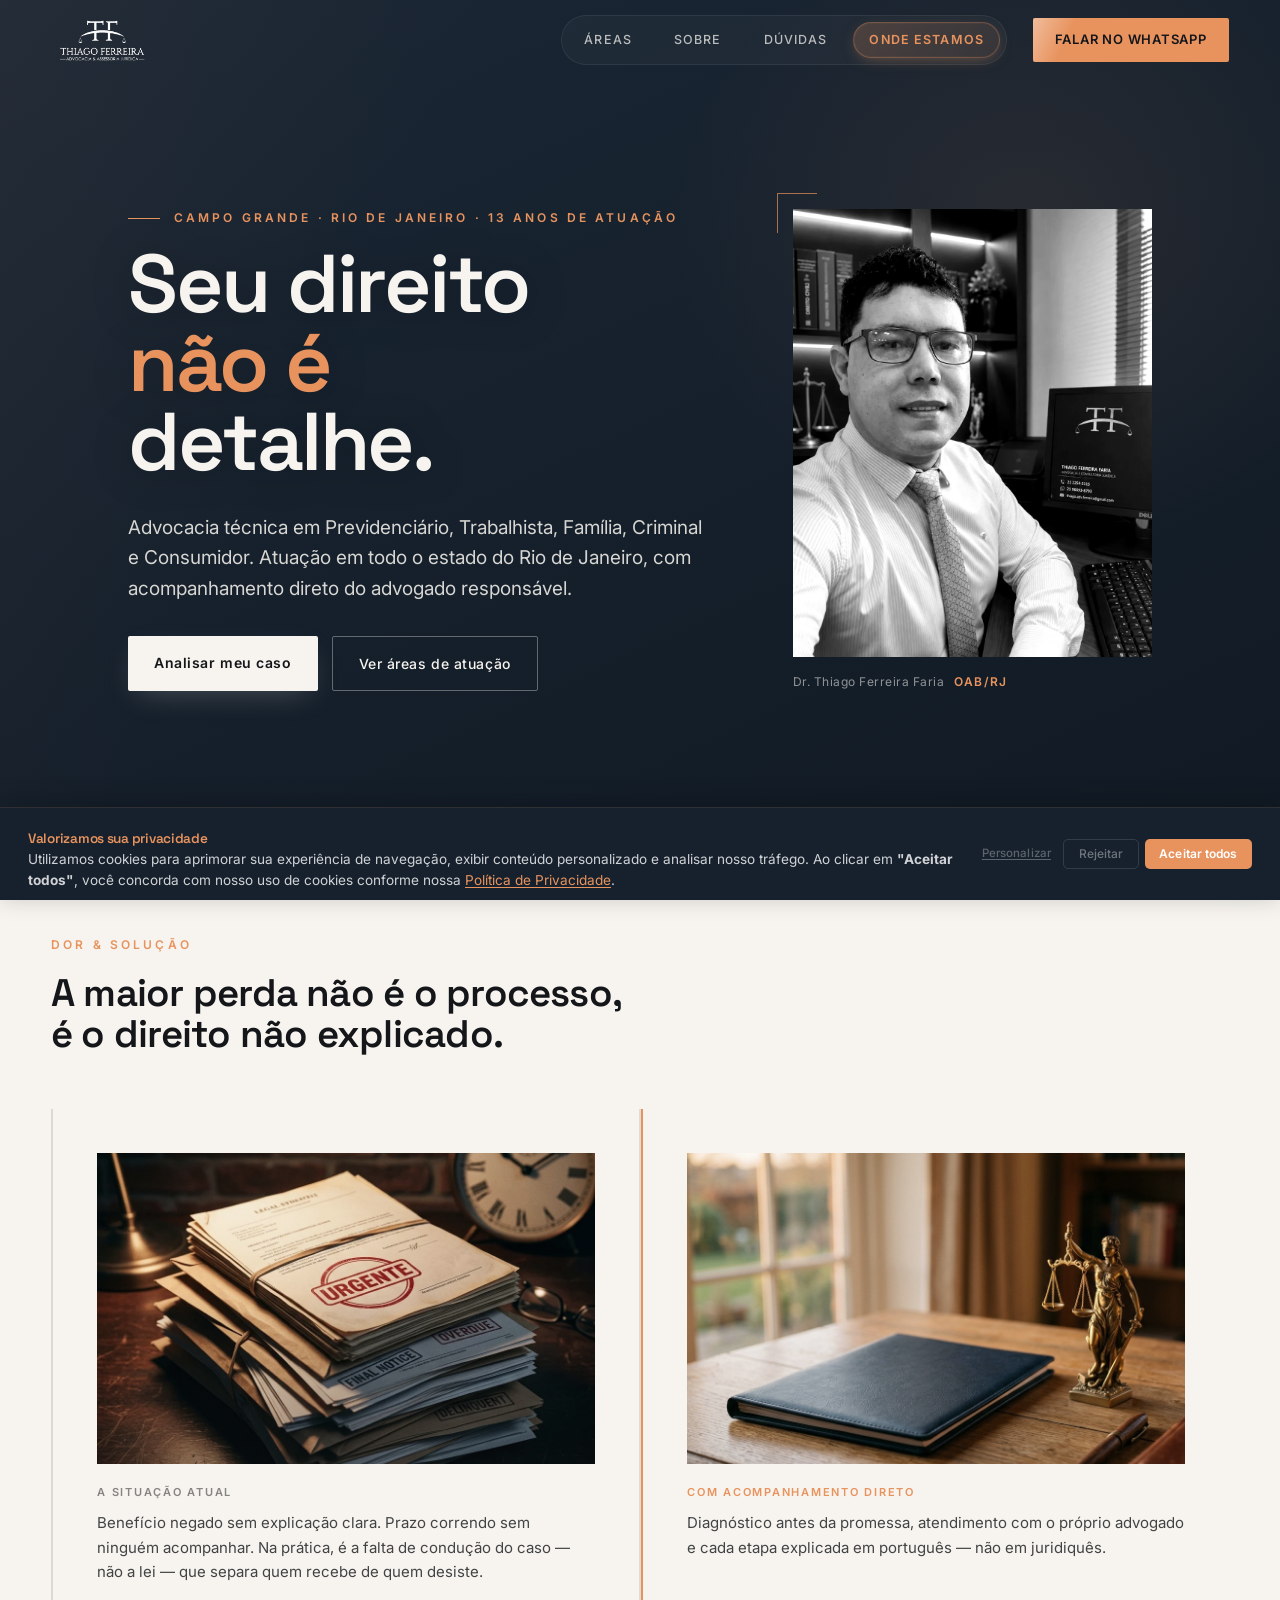
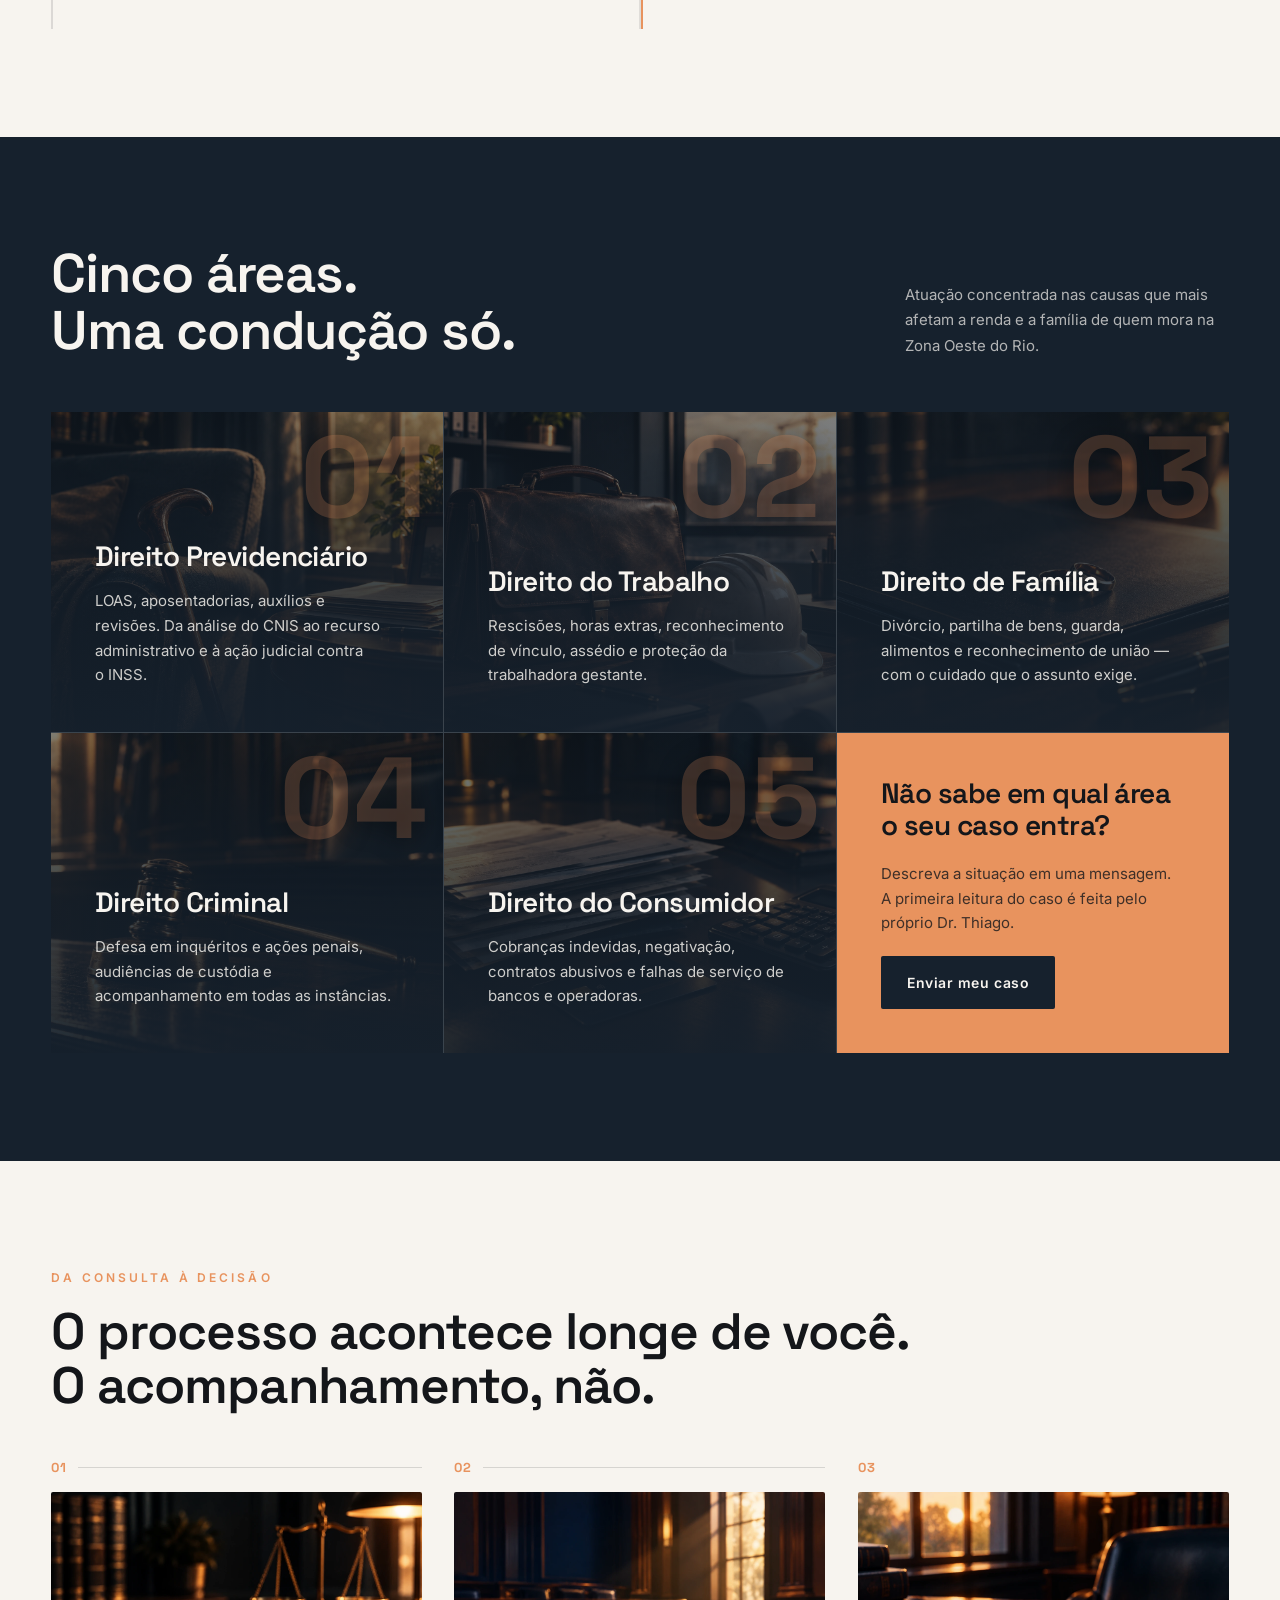
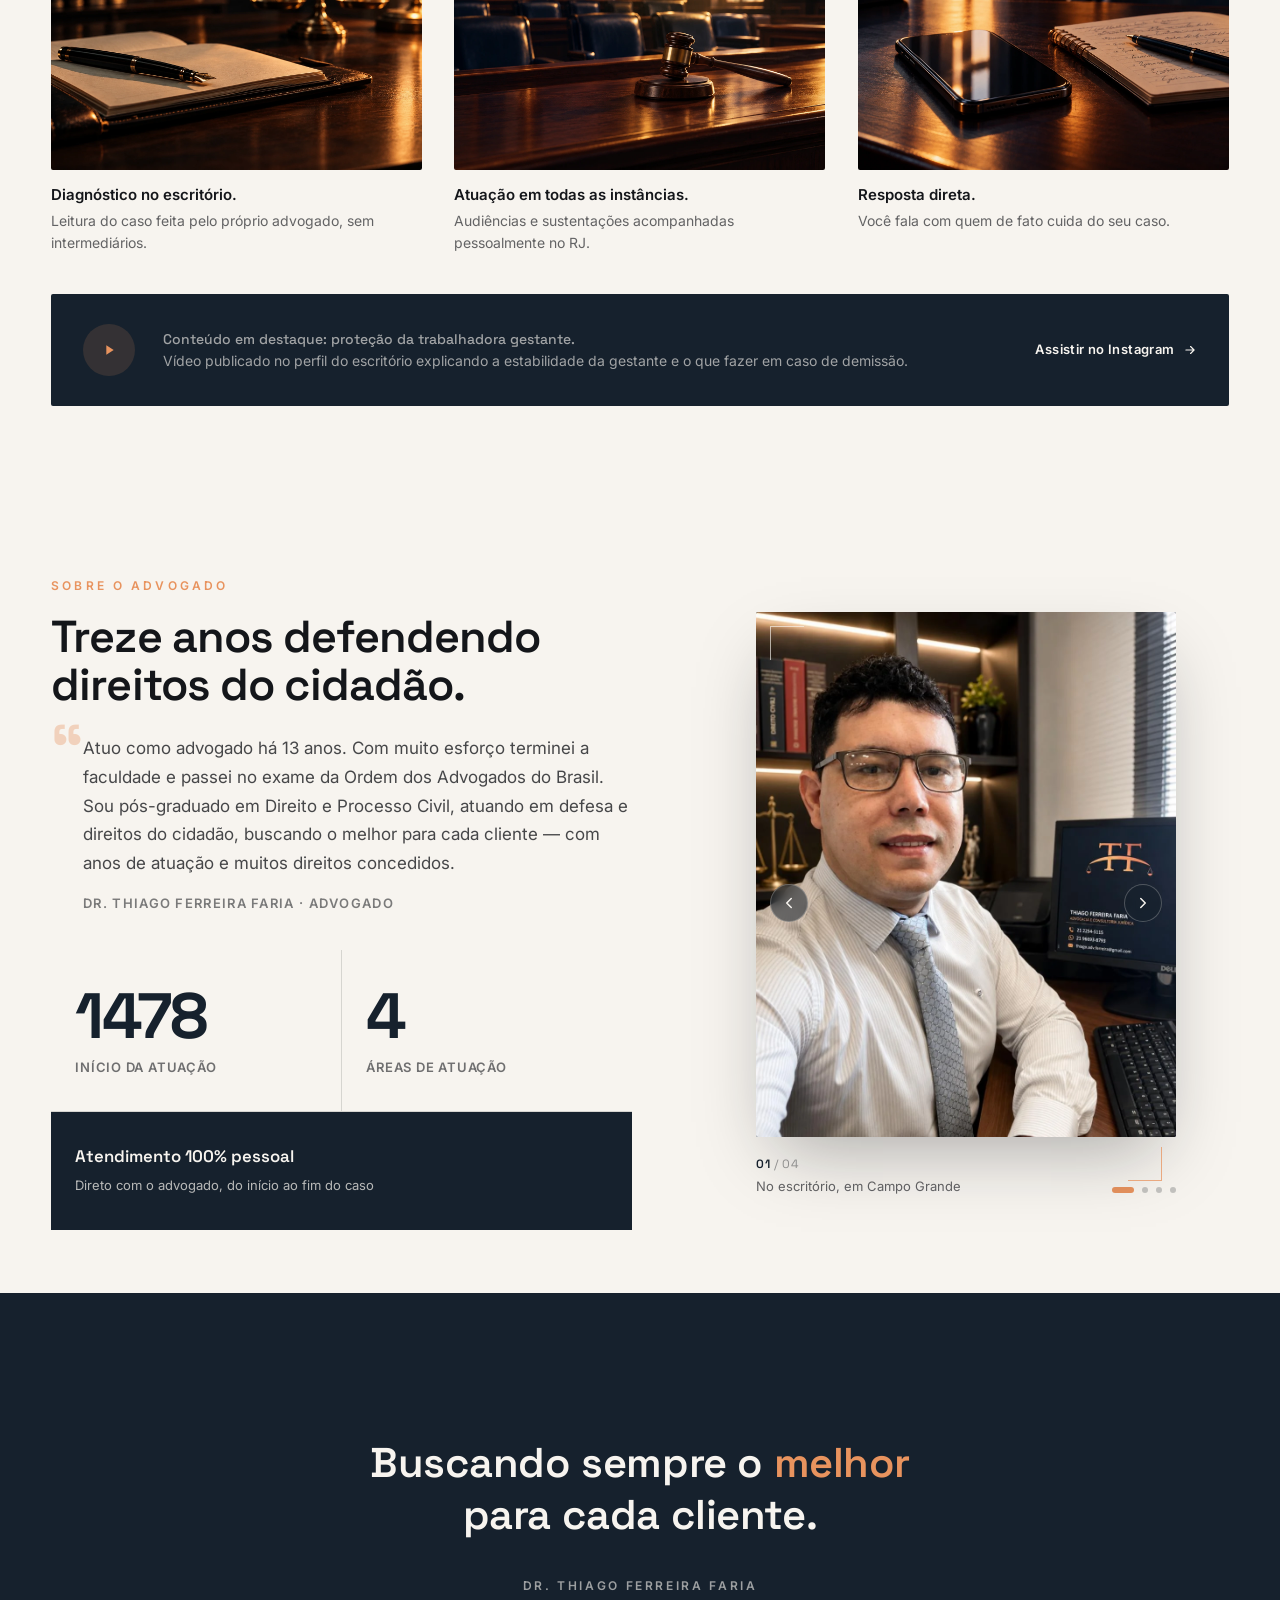
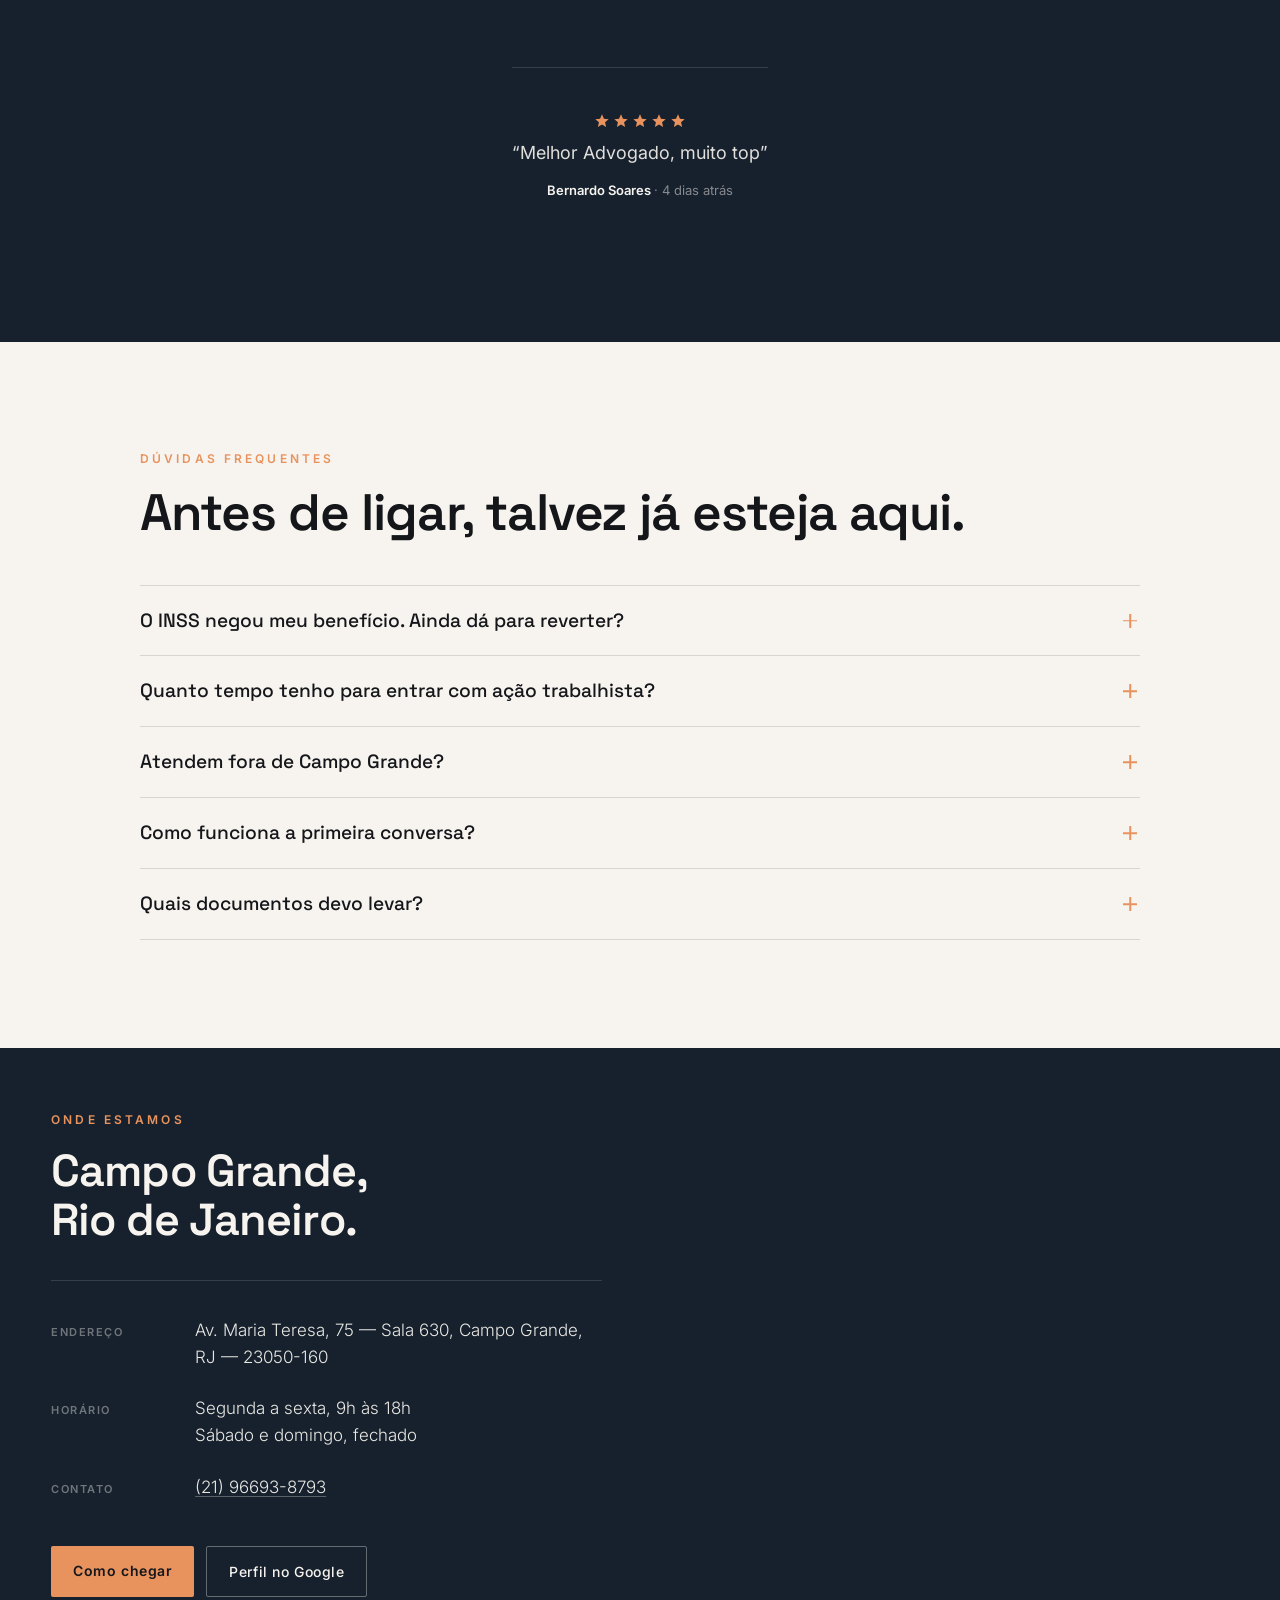
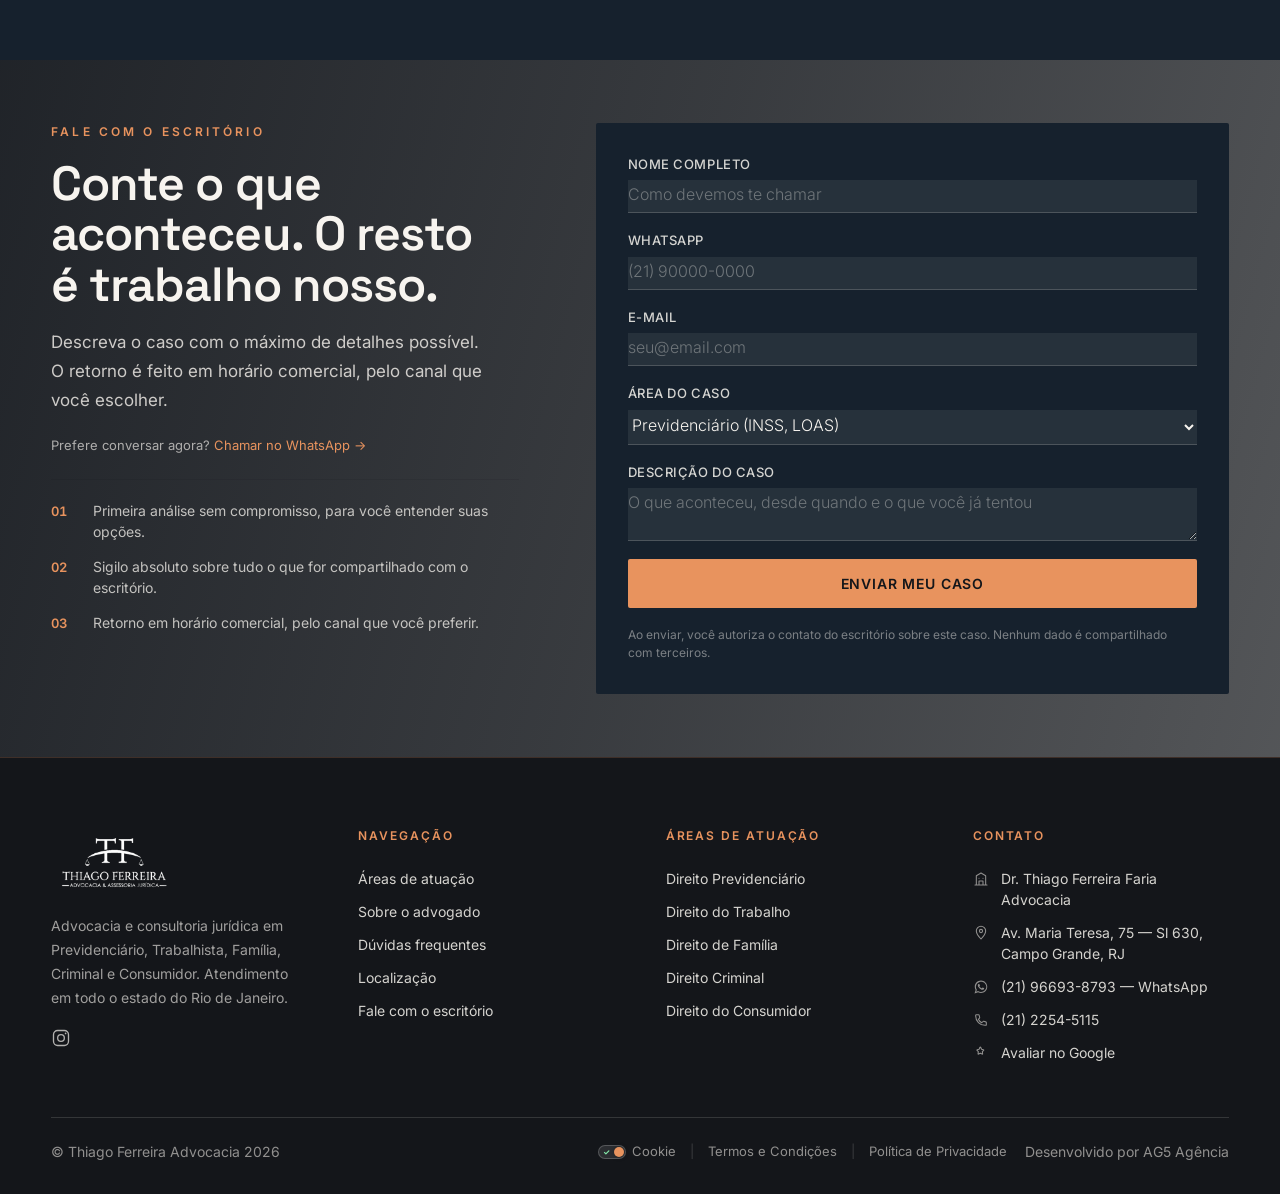
==== commit d2cd95b4: "Substituir coluna "Redes" por "Áreas de atuação" no rodapé Troca a coluna com Instagram/Avaliar no G" ====
--- a/index.html
+++ b/index.html
@@ -421,10 +421,13 @@
       </div>
     </div>
     <div>
-      <p class="footer__title">Redes</p>
+      <p class="footer__title">Áreas de atuação</p>
       <div class="footer__links">
-        <a href="https://www.instagram.com/thiago.adv.ferreira" target="_blank" rel="noopener">Instagram</a>
-        <a href="https://search.google.com/local/writereview?placeid=ChIJ8RoZ8xrjmwARyImXVOxKtew" target="_blank" rel="noopener">Avaliar no Google</a>
+        <a href="#areas">Direito Previdenciário</a>
+        <a href="#areas">Direito do Trabalho</a>
+        <a href="#areas">Direito de Família</a>
+        <a href="#areas">Direito Criminal</a>
+        <a href="#areas">Direito do Consumidor</a>
       </div>
     </div>
     <div>
@@ -434,6 +437,7 @@
         <a href="https://www.google.com/maps/dir//Advogado+Dr.Thiago+Ferreira+Faria+%7C+Direito+Trabalhista+em+Campo+Grande+RJ+%7C+Previdenci%C3%A1rio+em+Campo+Grande+RJ,+Av.+Maria+Teresa,+75+-+Sl+630+-+Campo+Grande,+Rio+de+Janeiro+-+RJ,+23050-160/@-22.885678,-43.3815552,15z/data=!4m8!4m7!1m0!1m5!1m1!1s0x9be31af3191af1:0xecb54aec549789c8!2m2!1d-43.5657957!2d-22.9043377" target="_blank" rel="noopener noreferrer"><svg width="16" height="16" viewBox="0 0 24 24" fill="none" aria-hidden="true"><path d="M12 21s7-7.1 7-12a7 7 0 1 0-14 0c0 4.9 7 12 7 12Z" stroke="currentColor" stroke-width="1.6" stroke-linejoin="round"/><circle cx="12" cy="9" r="2.4" stroke="currentColor" stroke-width="1.6"/></svg><span>Av. Maria Teresa, 75 — Sl 630, Campo Grande, RJ</span></a>
         <a href="https://wa.me/5521966938793?text=Ol%C3%A1%2C%20vim%20atrav%C3%A9s%20do%20site%20e%20gostaria%20de%20tirar%20uma%20d%C3%BAvida%20jur%C3%ADdica." target="_blank" rel="noopener noreferrer"><svg width="16" height="16" viewBox="0 0 32 32" fill="currentColor" aria-hidden="true"><path d="M16.001 3C9.096 3 3.5 8.596 3.5 15.5c0 2.386.664 4.62 1.816 6.526L3 29l7.146-2.278a12.44 12.44 0 0 0 5.855 1.478h.005c6.905 0 12.5-5.596 12.5-12.5S22.906 3 16.001 3Zm0 22.87h-.004a10.37 10.37 0 0 1-5.283-1.447l-.379-.225-3.923 1.251 1.271-3.822-.247-.393a10.37 10.37 0 0 1-1.594-5.534c0-5.733 4.667-10.4 10.404-10.4 2.778 0 5.389 1.082 7.352 3.048a10.33 10.33 0 0 1 3.045 7.36c0 5.734-4.666 10.162-10.642 10.162Zm5.693-7.626c-.312-.156-1.846-.911-2.132-1.015-.286-.104-.494-.156-.702.156-.208.313-.806 1.015-.988 1.223-.182.208-.364.234-.676.078-.312-.156-1.318-.486-2.51-1.548-.928-.828-1.555-1.85-1.737-2.163-.182-.313-.02-.482.137-.637.14-.14.312-.365.468-.547.156-.182.208-.313.312-.521.104-.208.052-.39-.026-.547-.078-.156-.702-1.694-.962-2.32-.253-.61-.51-.527-.702-.537l-.598-.01c-.208 0-.547.078-.833.39-.286.313-1.09 1.066-1.09 2.6s1.116 3.017 1.272 3.226c.156.208 2.198 3.36 5.325 4.71.744.322 1.325.514 1.778.658.747.238 1.427.204 1.964.124.599-.09 1.846-.755 2.106-1.484.26-.729.26-1.354.182-1.484-.078-.13-.286-.208-.598-.364Z"/></svg><span>(21) 96693-8793 — WhatsApp</span></a>
         <a href="tel:+552122545115"><svg width="16" height="16" viewBox="0 0 24 24" fill="none" aria-hidden="true"><path d="M4 5c0-.6.4-1 1-1h3.2c.5 0 .9.3 1 .8l.8 3.2c.1.4 0 .8-.3 1.1L8 10.9a12 12 0 0 0 5.1 5.1l1.8-1.7c.3-.3.7-.4 1.1-.3l3.2.8c.5.1.8.5.8 1V19c0 .6-.4 1-1 1h-1C10.3 20 4 13.7 4 6V5Z" stroke="currentColor" stroke-width="1.6" stroke-linejoin="round"/></svg><span>(21) 2254-5115</span></a>
+        <a href="https://search.google.com/local/writereview?placeid=ChIJ8RoZ8xrjmwARyImXVOxKtew" target="_blank" rel="noopener"><svg width="16" height="16" viewBox="0 0 24 24" fill="none" aria-hidden="true"><path d="m11.48 3.499 1.402 2.805L15.7 7.18a.5.5 0 0 1 .275.833L14 10.028l.412 3.077a.5.5 0 0 1-.706.518L11 12.238l-2.706 1.385a.5.5 0 0 1-.706-.518L8 10.028 6.025 8.013a.5.5 0 0 1 .275-.833l2.818-.876 1.402-2.805a.5.5 0 0 1 .96 0Z" stroke="currentColor" stroke-width="1.6" stroke-linejoin="round"/></svg><span>Avaliar no Google</span></a>
       </div>
     </div>
   </div>
--- a/style.css
+++ b/style.css
@@ -629,11 +629,11 @@
   .footer__grid{grid-template-columns:1fr}
 }
 .footer p{margin:0;max-width:32ch;font-size:14px;line-height:1.7;color:rgba(247,244,239,.62)}
-.footer__title{margin:0 0 16px;font-size:12px;letter-spacing:.16em;text-transform:uppercase;color:var(--color-copper);font-weight:600}
+.footer .footer__title{margin:0 0 26px;font-size:12px;letter-spacing:.16em;text-transform:uppercase;color:var(--color-copper);font-weight:600;line-height:1;display:block}
 .footer__links{display:flex;flex-direction:column;gap:12px;font-size:14px;line-height:1.5}
 .footer__links a{color:rgba(247,244,239,.85)}
 .footer__links a:hover{color:var(--color-copper)}
-.footer__links--contact{gap:18px}
+.footer__links--contact{gap:12px}
 .footer__links--contact a{display:inline-flex;align-items:flex-start;gap:12px}
 .footer__links--contact svg{flex-shrink:0;margin-top:3px;color:rgba(247,244,239,.55);transition:color .2s ease}
 .footer__links--contact a:hover svg{color:var(--color-copper)}
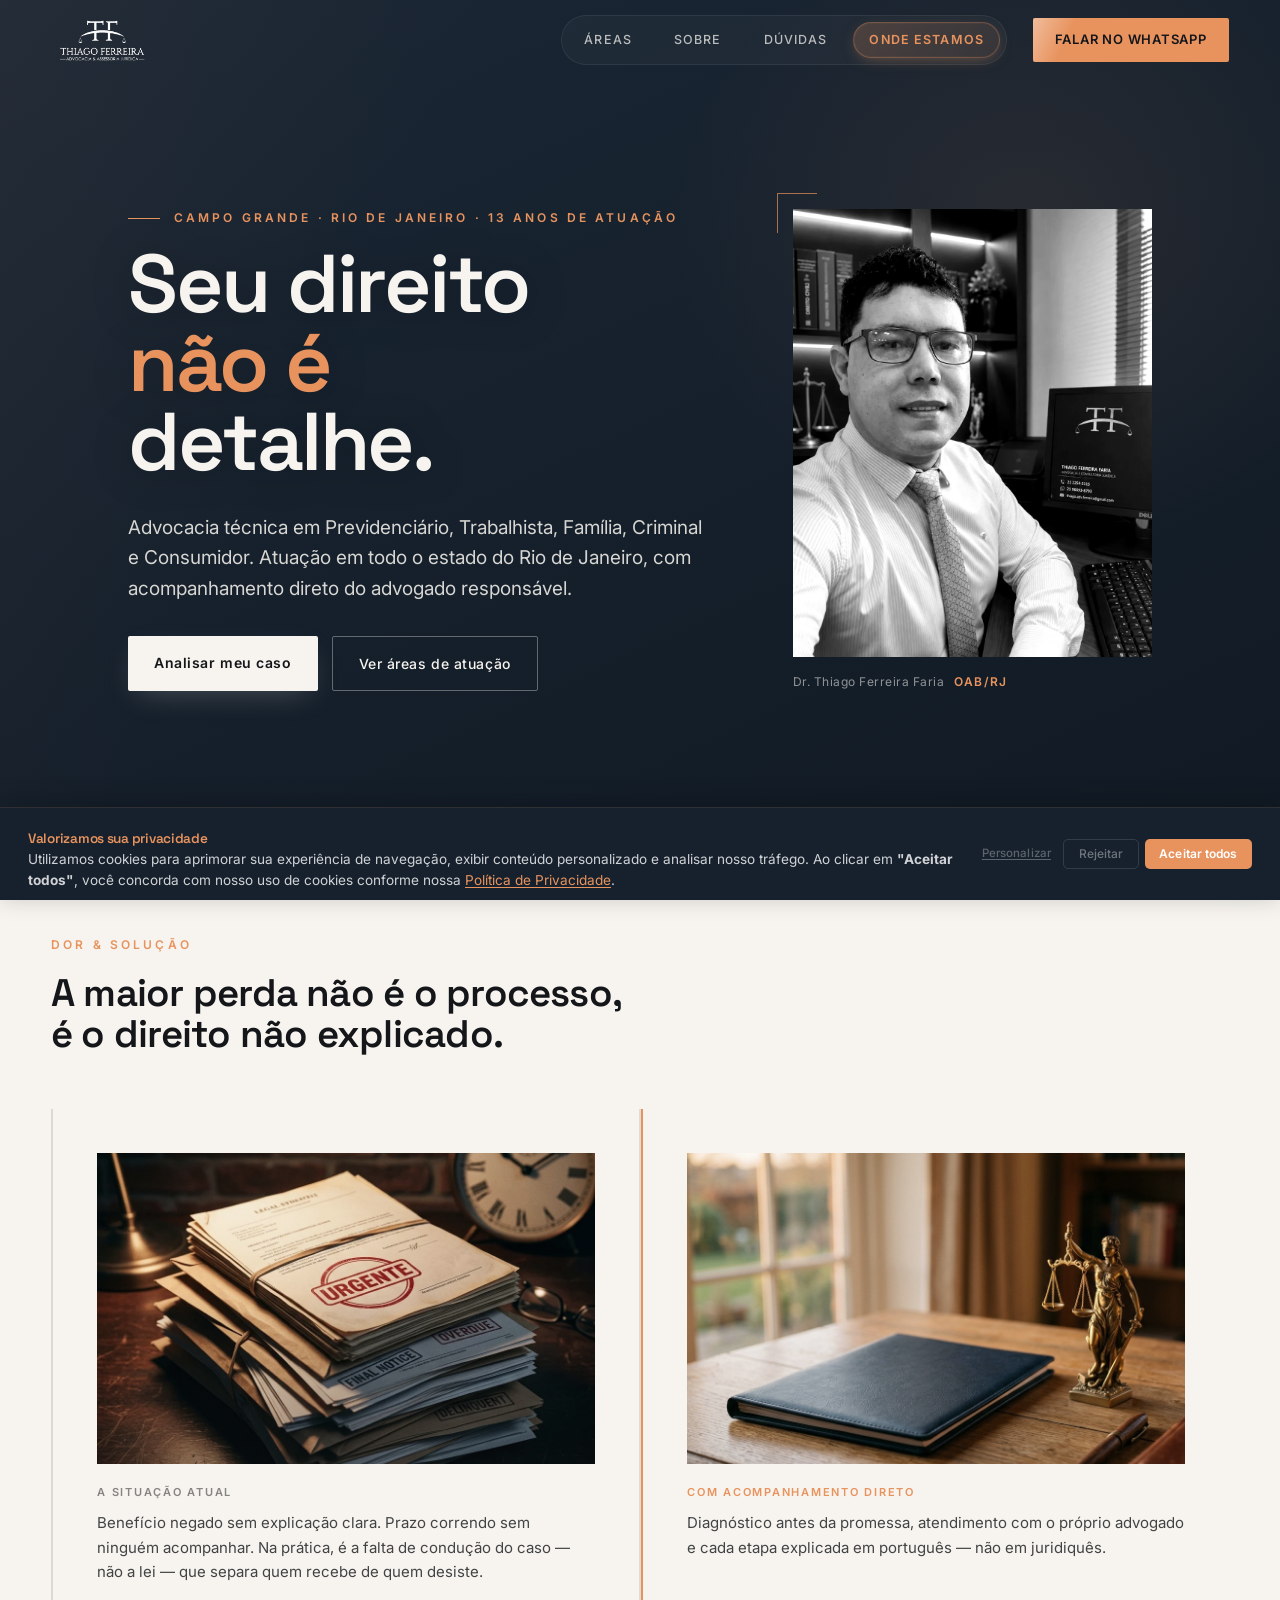
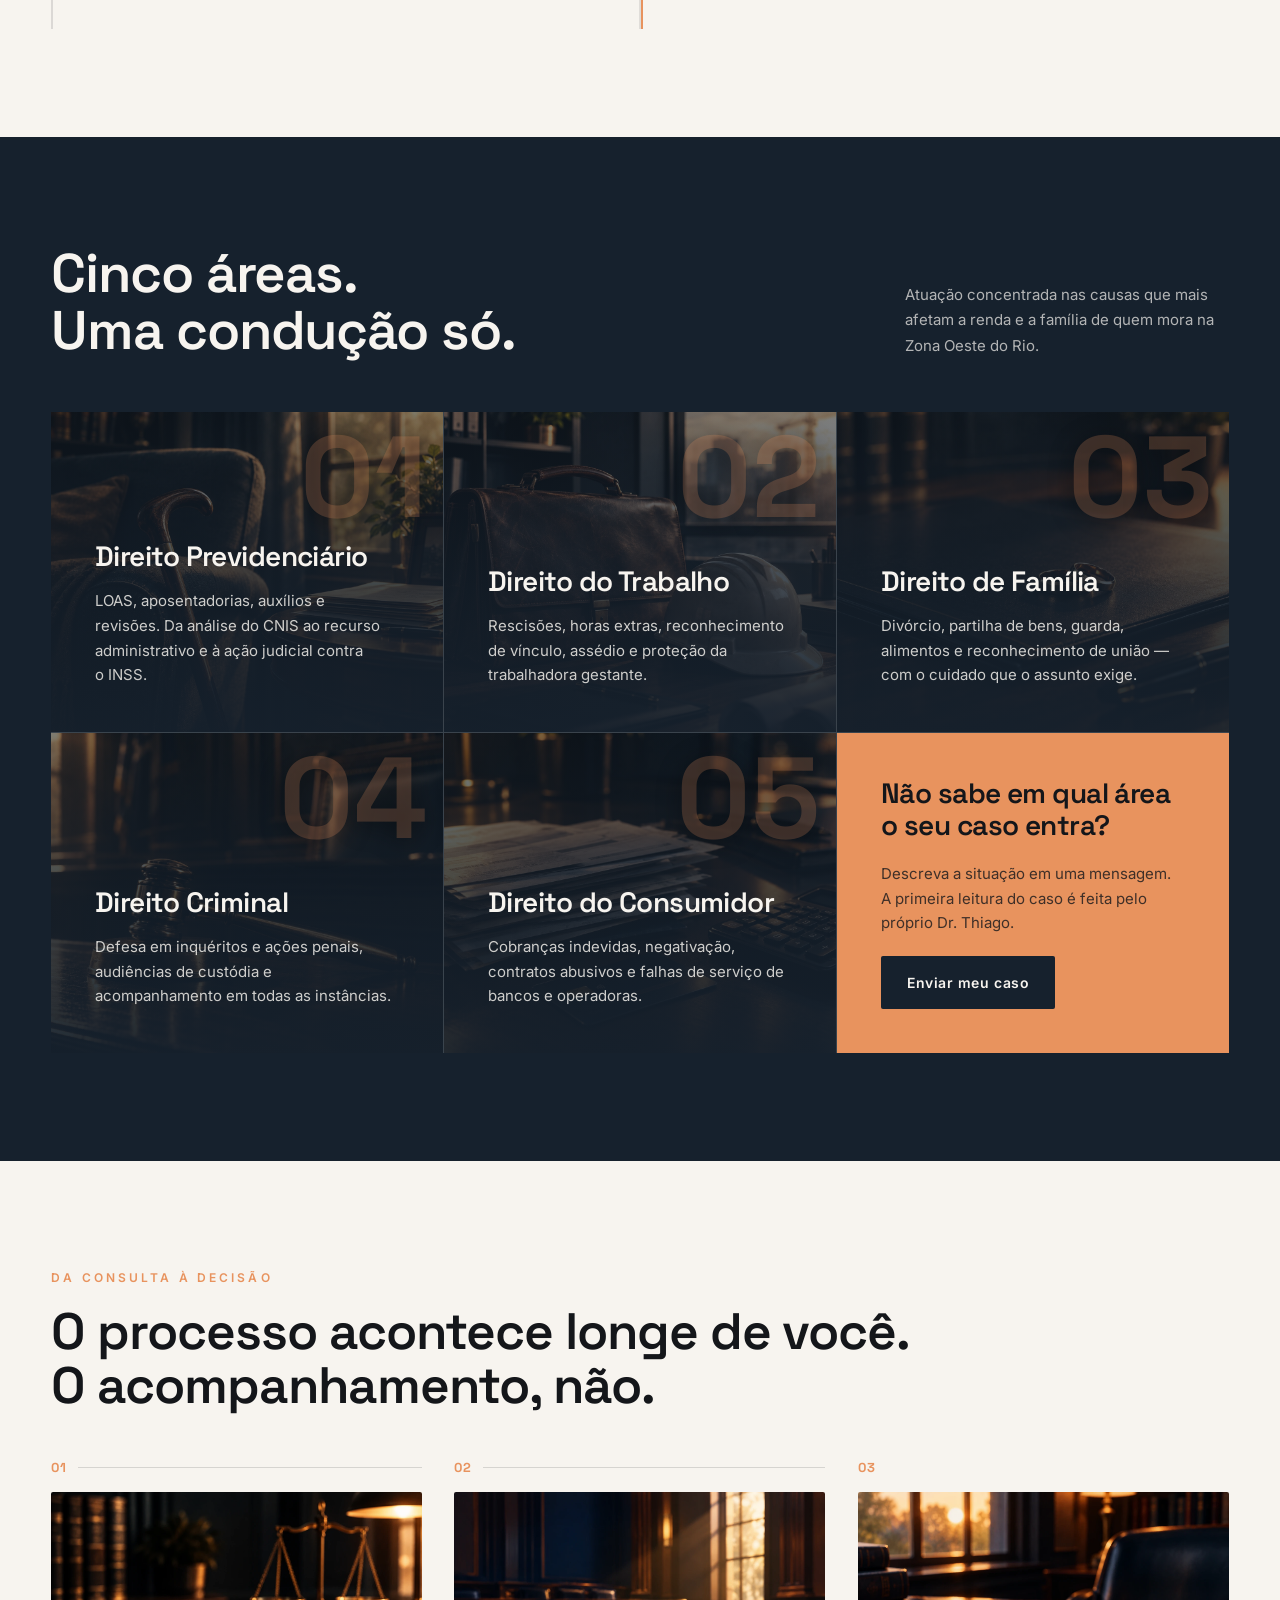
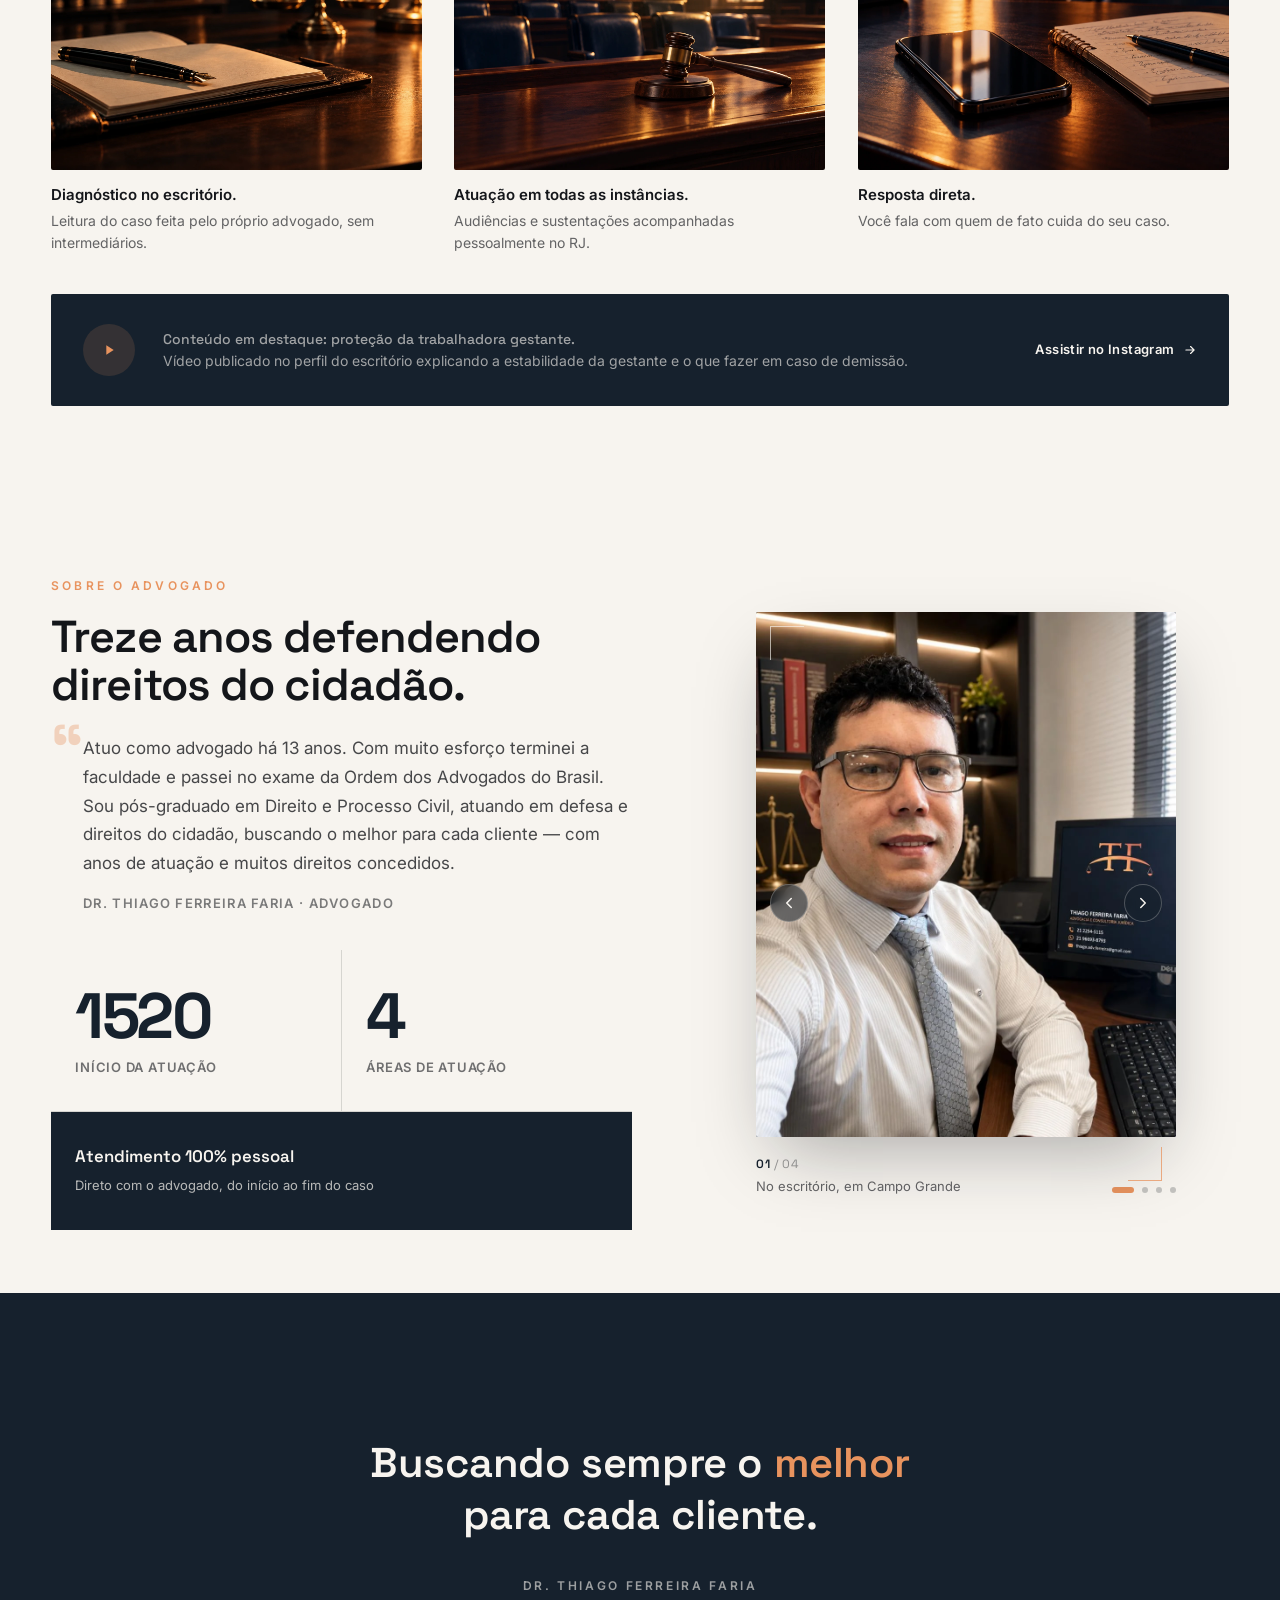
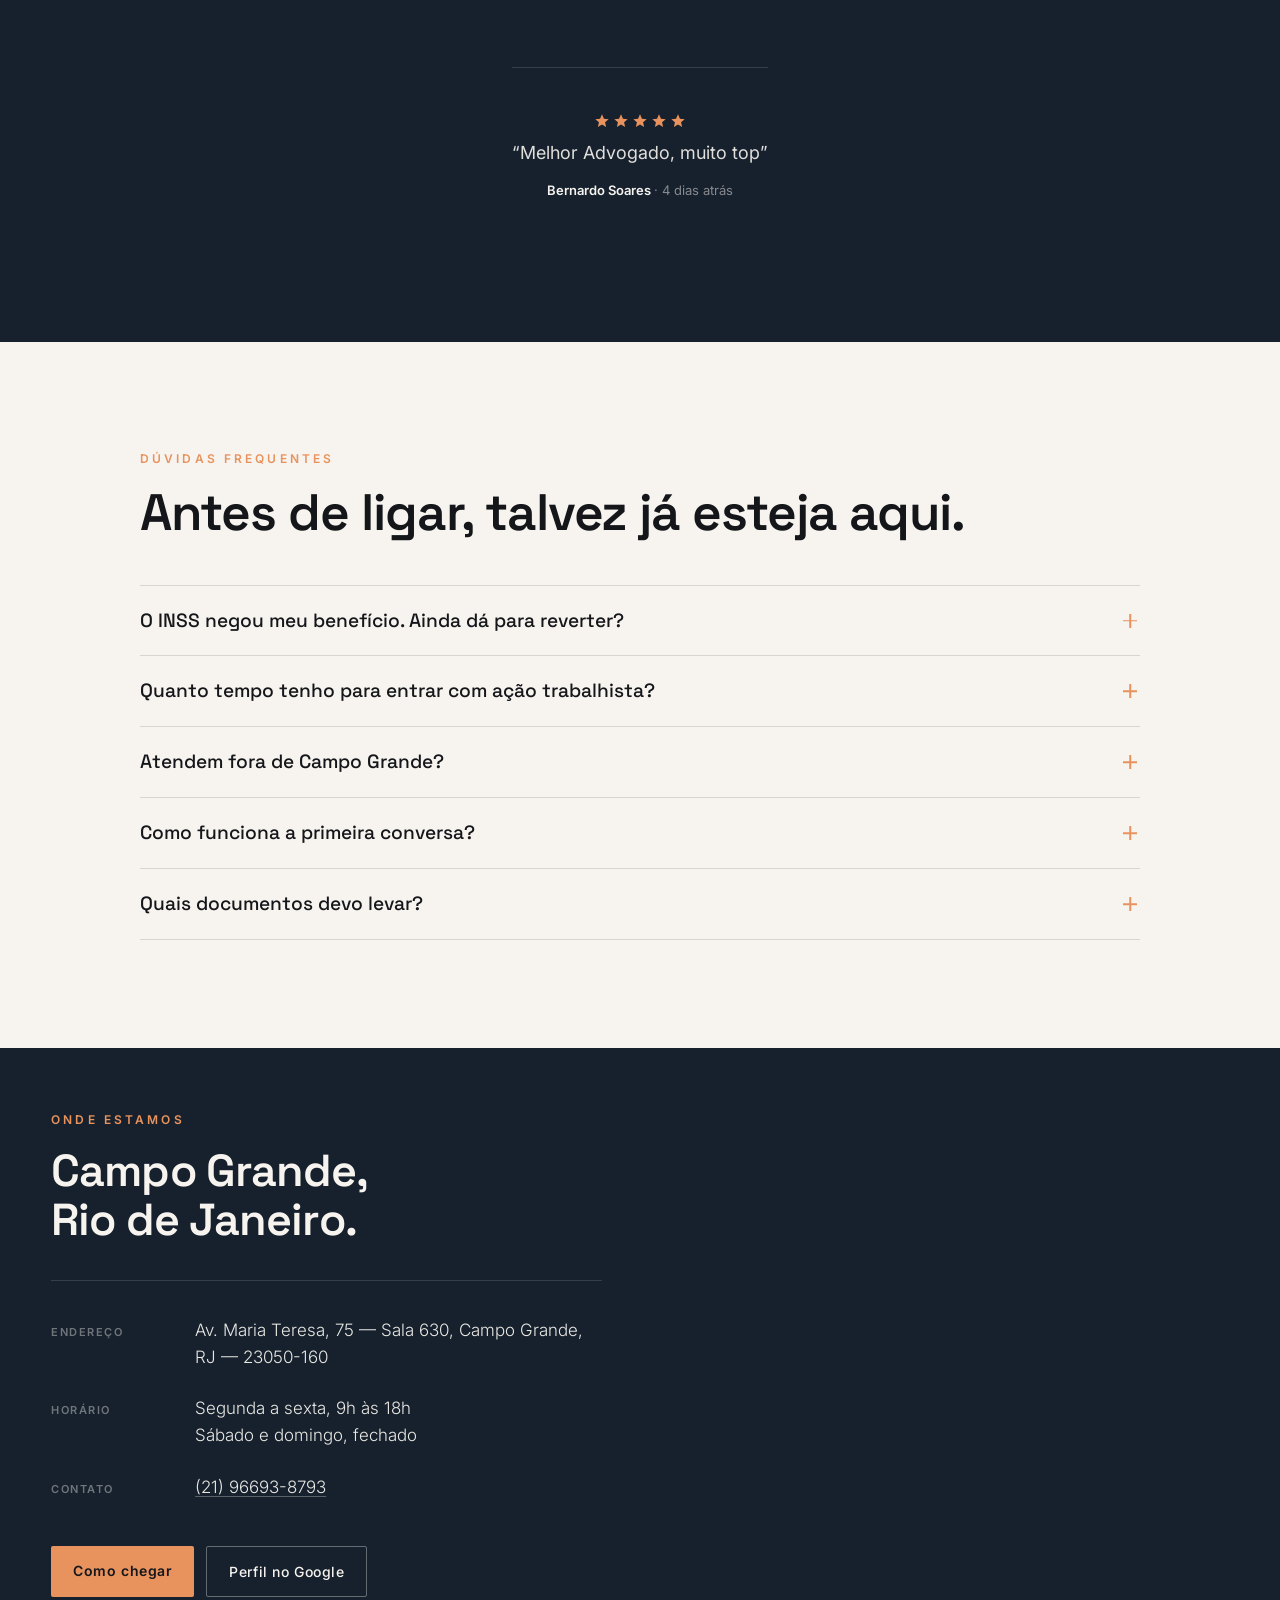
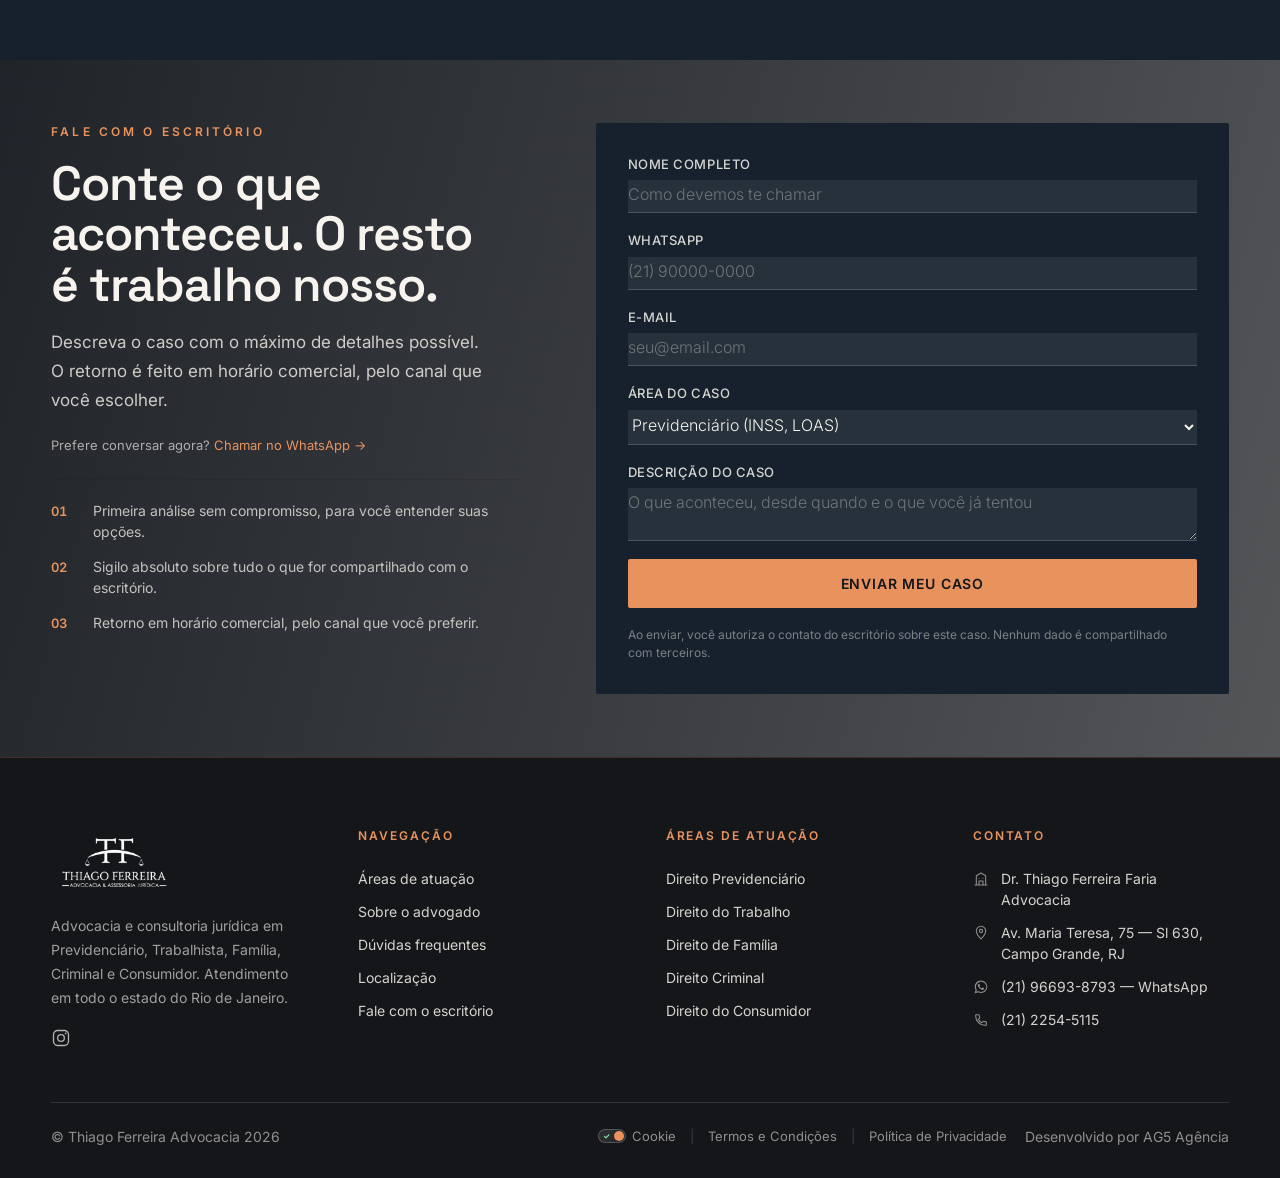
==== commit e9d4298e: "Remover link "Avaliar no Google" do rodapé Co-Authored-By: Claude Sonnet 5 <noreply@anthropic.com>" ====
--- a/index.html
+++ b/index.html
@@ -437,7 +437,6 @@
         <a href="https://www.google.com/maps/dir//Advogado+Dr.Thiago+Ferreira+Faria+%7C+Direito+Trabalhista+em+Campo+Grande+RJ+%7C+Previdenci%C3%A1rio+em+Campo+Grande+RJ,+Av.+Maria+Teresa,+75+-+Sl+630+-+Campo+Grande,+Rio+de+Janeiro+-+RJ,+23050-160/@-22.885678,-43.3815552,15z/data=!4m8!4m7!1m0!1m5!1m1!1s0x9be31af3191af1:0xecb54aec549789c8!2m2!1d-43.5657957!2d-22.9043377" target="_blank" rel="noopener noreferrer"><svg width="16" height="16" viewBox="0 0 24 24" fill="none" aria-hidden="true"><path d="M12 21s7-7.1 7-12a7 7 0 1 0-14 0c0 4.9 7 12 7 12Z" stroke="currentColor" stroke-width="1.6" stroke-linejoin="round"/><circle cx="12" cy="9" r="2.4" stroke="currentColor" stroke-width="1.6"/></svg><span>Av. Maria Teresa, 75 — Sl 630, Campo Grande, RJ</span></a>
         <a href="https://wa.me/5521966938793?text=Ol%C3%A1%2C%20vim%20atrav%C3%A9s%20do%20site%20e%20gostaria%20de%20tirar%20uma%20d%C3%BAvida%20jur%C3%ADdica." target="_blank" rel="noopener noreferrer"><svg width="16" height="16" viewBox="0 0 32 32" fill="currentColor" aria-hidden="true"><path d="M16.001 3C9.096 3 3.5 8.596 3.5 15.5c0 2.386.664 4.62 1.816 6.526L3 29l7.146-2.278a12.44 12.44 0 0 0 5.855 1.478h.005c6.905 0 12.5-5.596 12.5-12.5S22.906 3 16.001 3Zm0 22.87h-.004a10.37 10.37 0 0 1-5.283-1.447l-.379-.225-3.923 1.251 1.271-3.822-.247-.393a10.37 10.37 0 0 1-1.594-5.534c0-5.733 4.667-10.4 10.404-10.4 2.778 0 5.389 1.082 7.352 3.048a10.33 10.33 0 0 1 3.045 7.36c0 5.734-4.666 10.162-10.642 10.162Zm5.693-7.626c-.312-.156-1.846-.911-2.132-1.015-.286-.104-.494-.156-.702.156-.208.313-.806 1.015-.988 1.223-.182.208-.364.234-.676.078-.312-.156-1.318-.486-2.51-1.548-.928-.828-1.555-1.85-1.737-2.163-.182-.313-.02-.482.137-.637.14-.14.312-.365.468-.547.156-.182.208-.313.312-.521.104-.208.052-.39-.026-.547-.078-.156-.702-1.694-.962-2.32-.253-.61-.51-.527-.702-.537l-.598-.01c-.208 0-.547.078-.833.39-.286.313-1.09 1.066-1.09 2.6s1.116 3.017 1.272 3.226c.156.208 2.198 3.36 5.325 4.71.744.322 1.325.514 1.778.658.747.238 1.427.204 1.964.124.599-.09 1.846-.755 2.106-1.484.26-.729.26-1.354.182-1.484-.078-.13-.286-.208-.598-.364Z"/></svg><span>(21) 96693-8793 — WhatsApp</span></a>
         <a href="tel:+552122545115"><svg width="16" height="16" viewBox="0 0 24 24" fill="none" aria-hidden="true"><path d="M4 5c0-.6.4-1 1-1h3.2c.5 0 .9.3 1 .8l.8 3.2c.1.4 0 .8-.3 1.1L8 10.9a12 12 0 0 0 5.1 5.1l1.8-1.7c.3-.3.7-.4 1.1-.3l3.2.8c.5.1.8.5.8 1V19c0 .6-.4 1-1 1h-1C10.3 20 4 13.7 4 6V5Z" stroke="currentColor" stroke-width="1.6" stroke-linejoin="round"/></svg><span>(21) 2254-5115</span></a>
-        <a href="https://search.google.com/local/writereview?placeid=ChIJ8RoZ8xrjmwARyImXVOxKtew" target="_blank" rel="noopener"><svg width="16" height="16" viewBox="0 0 24 24" fill="none" aria-hidden="true"><path d="m11.48 3.499 1.402 2.805L15.7 7.18a.5.5 0 0 1 .275.833L14 10.028l.412 3.077a.5.5 0 0 1-.706.518L11 12.238l-2.706 1.385a.5.5 0 0 1-.706-.518L8 10.028 6.025 8.013a.5.5 0 0 1 .275-.833l2.818-.876 1.402-2.805a.5.5 0 0 1 .96 0Z" stroke="currentColor" stroke-width="1.6" stroke-linejoin="round"/></svg><span>Avaliar no Google</span></a>
       </div>
     </div>
   </div>
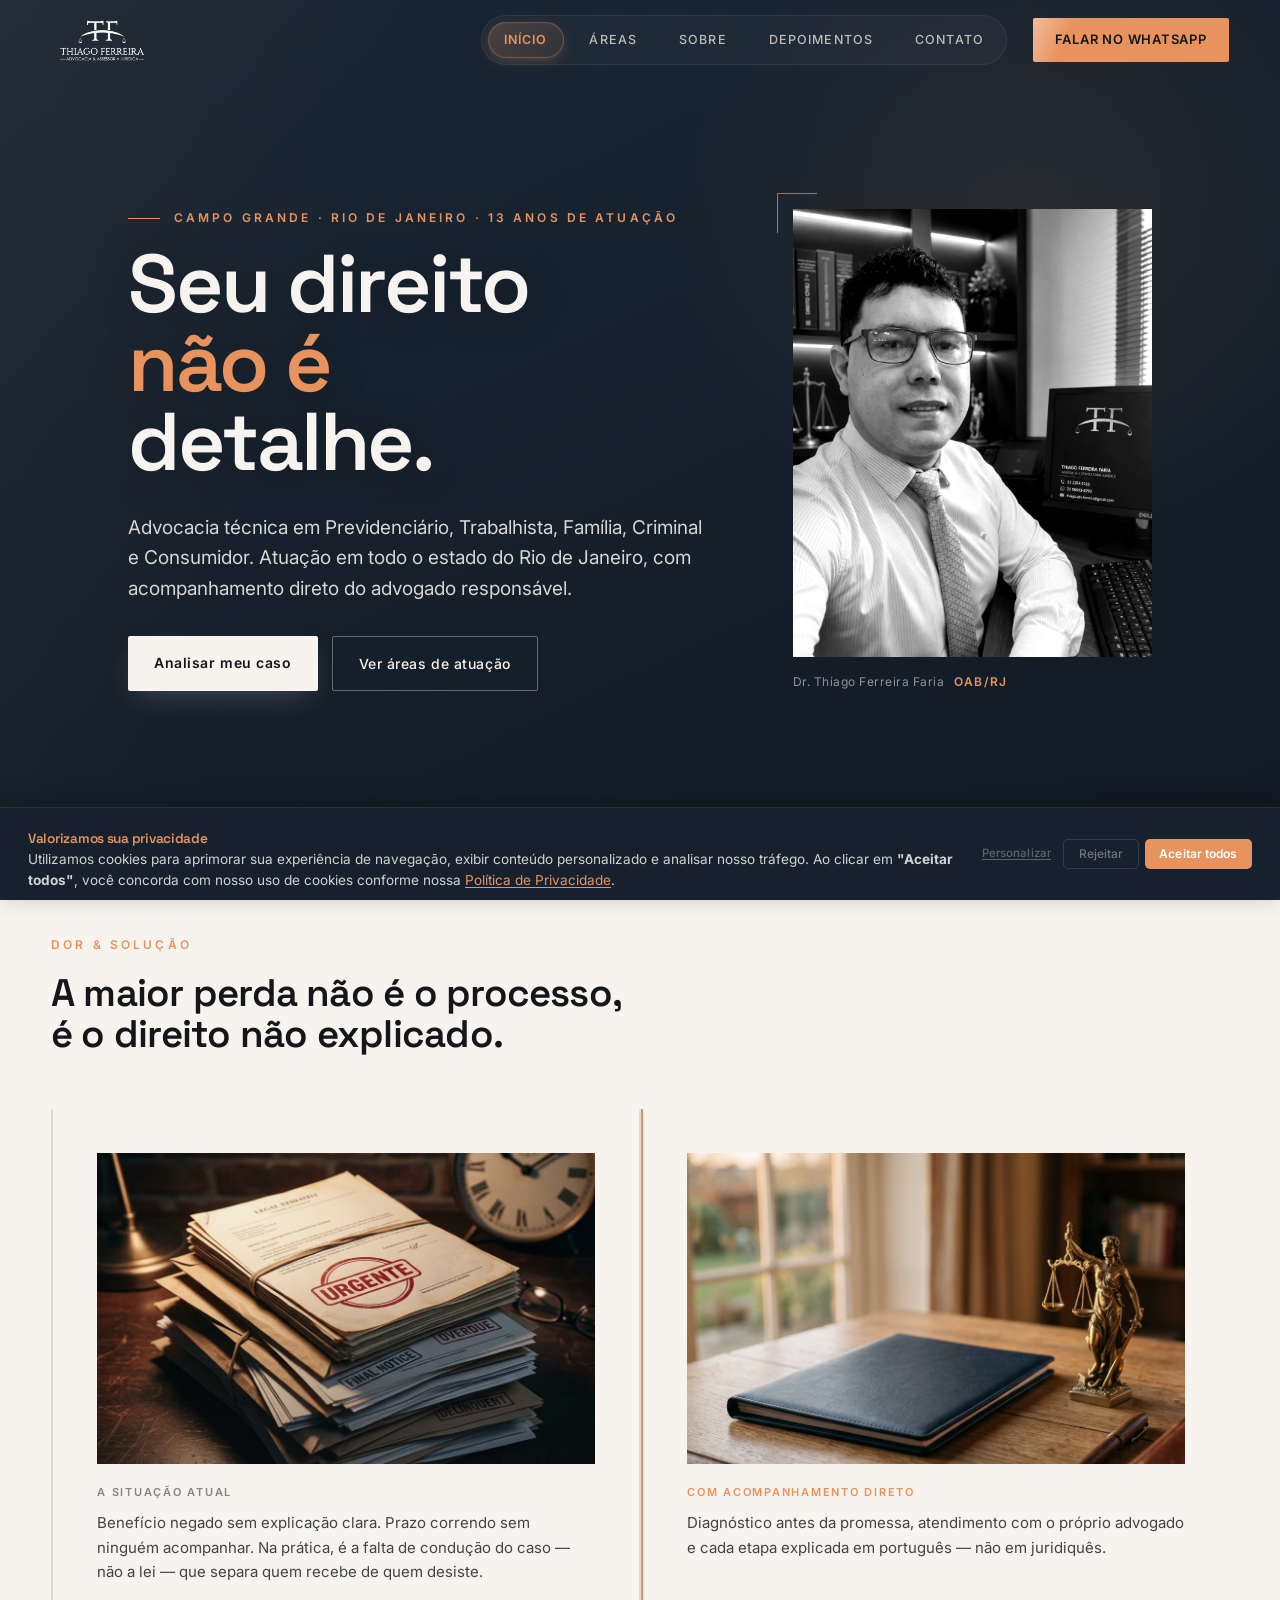
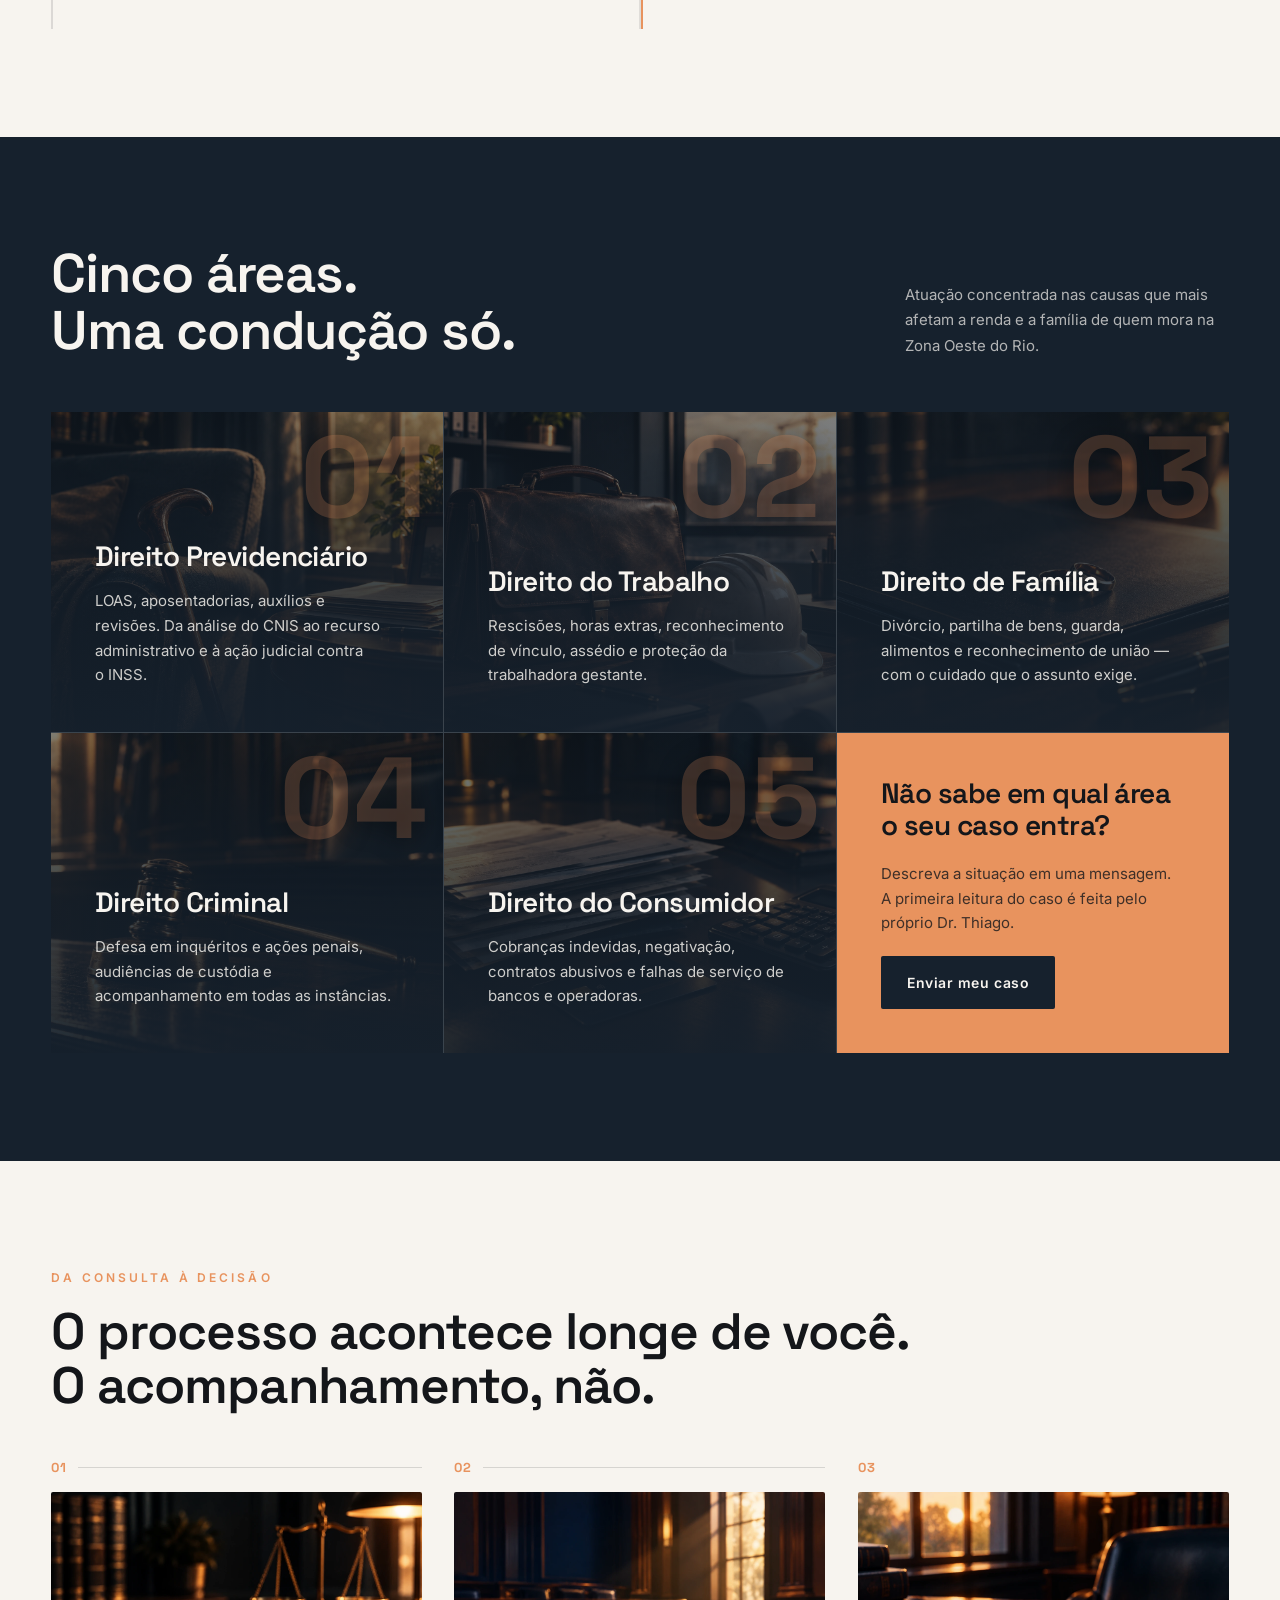
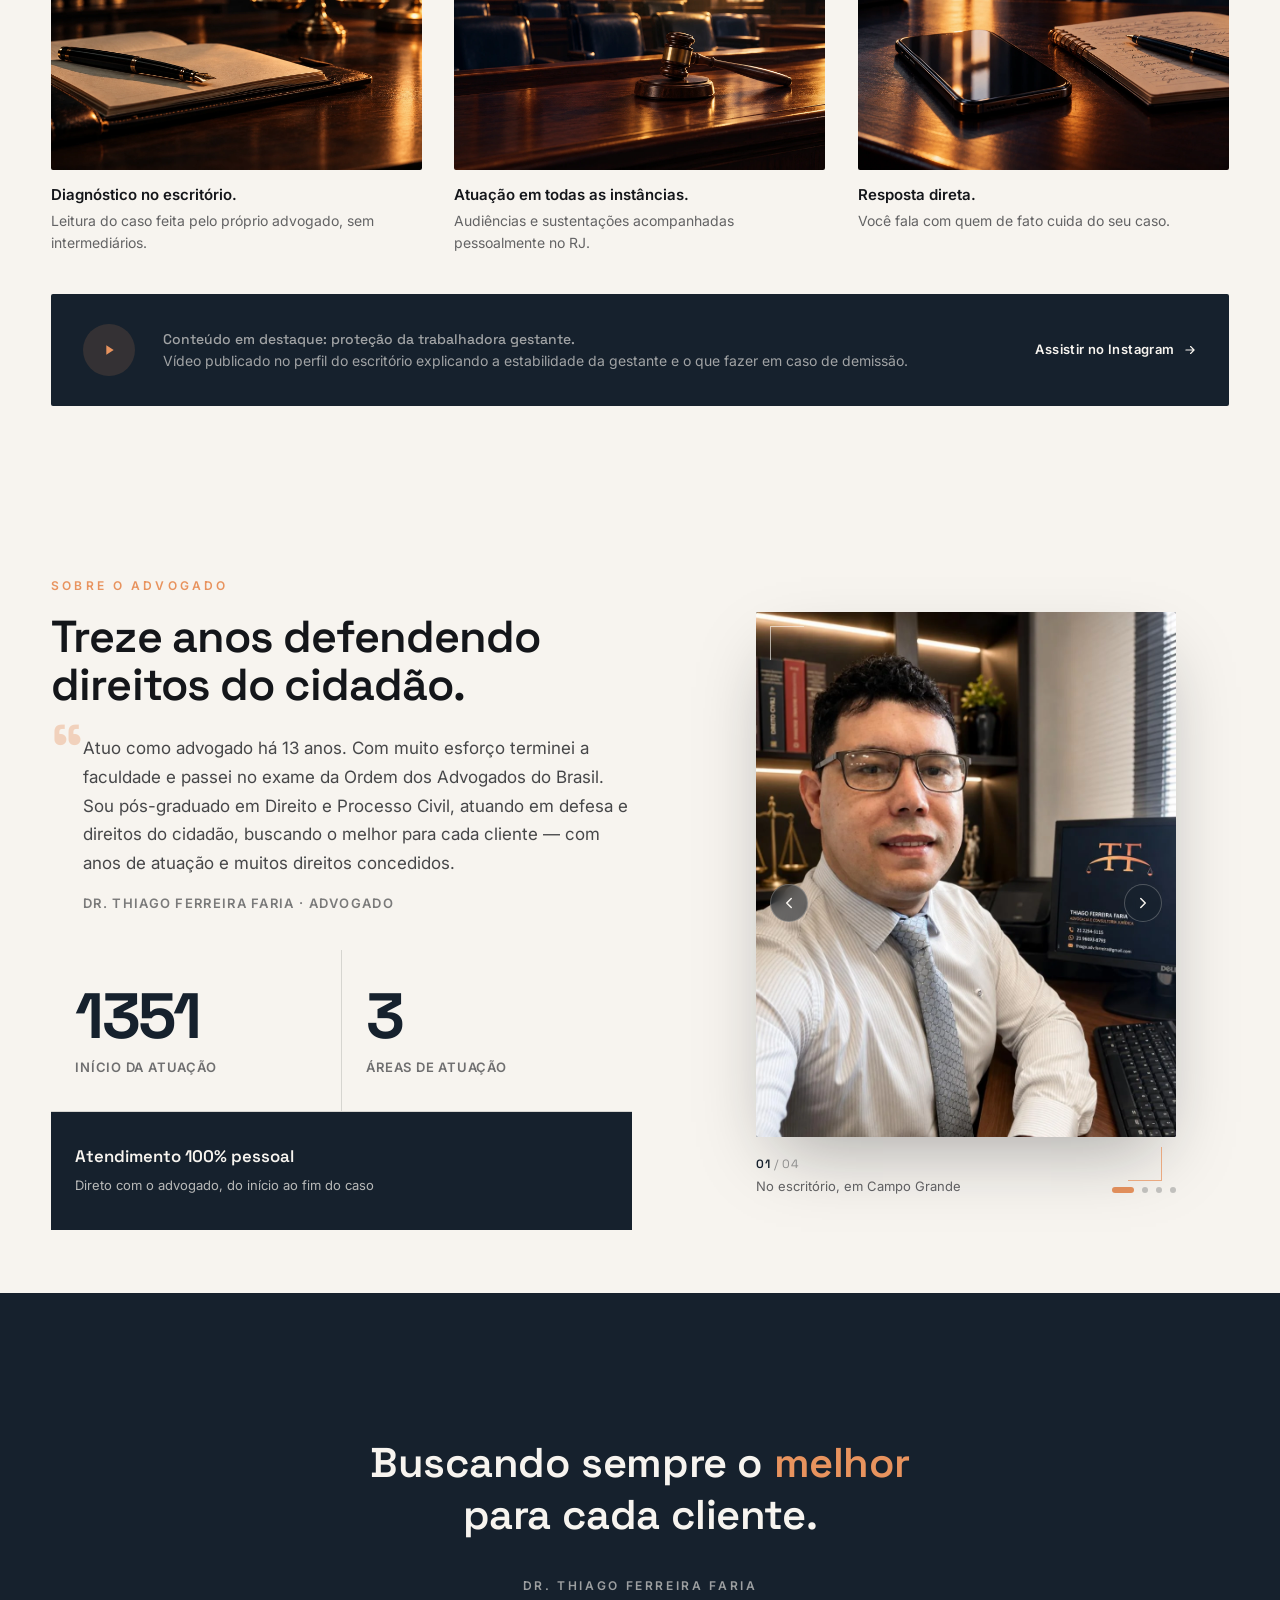
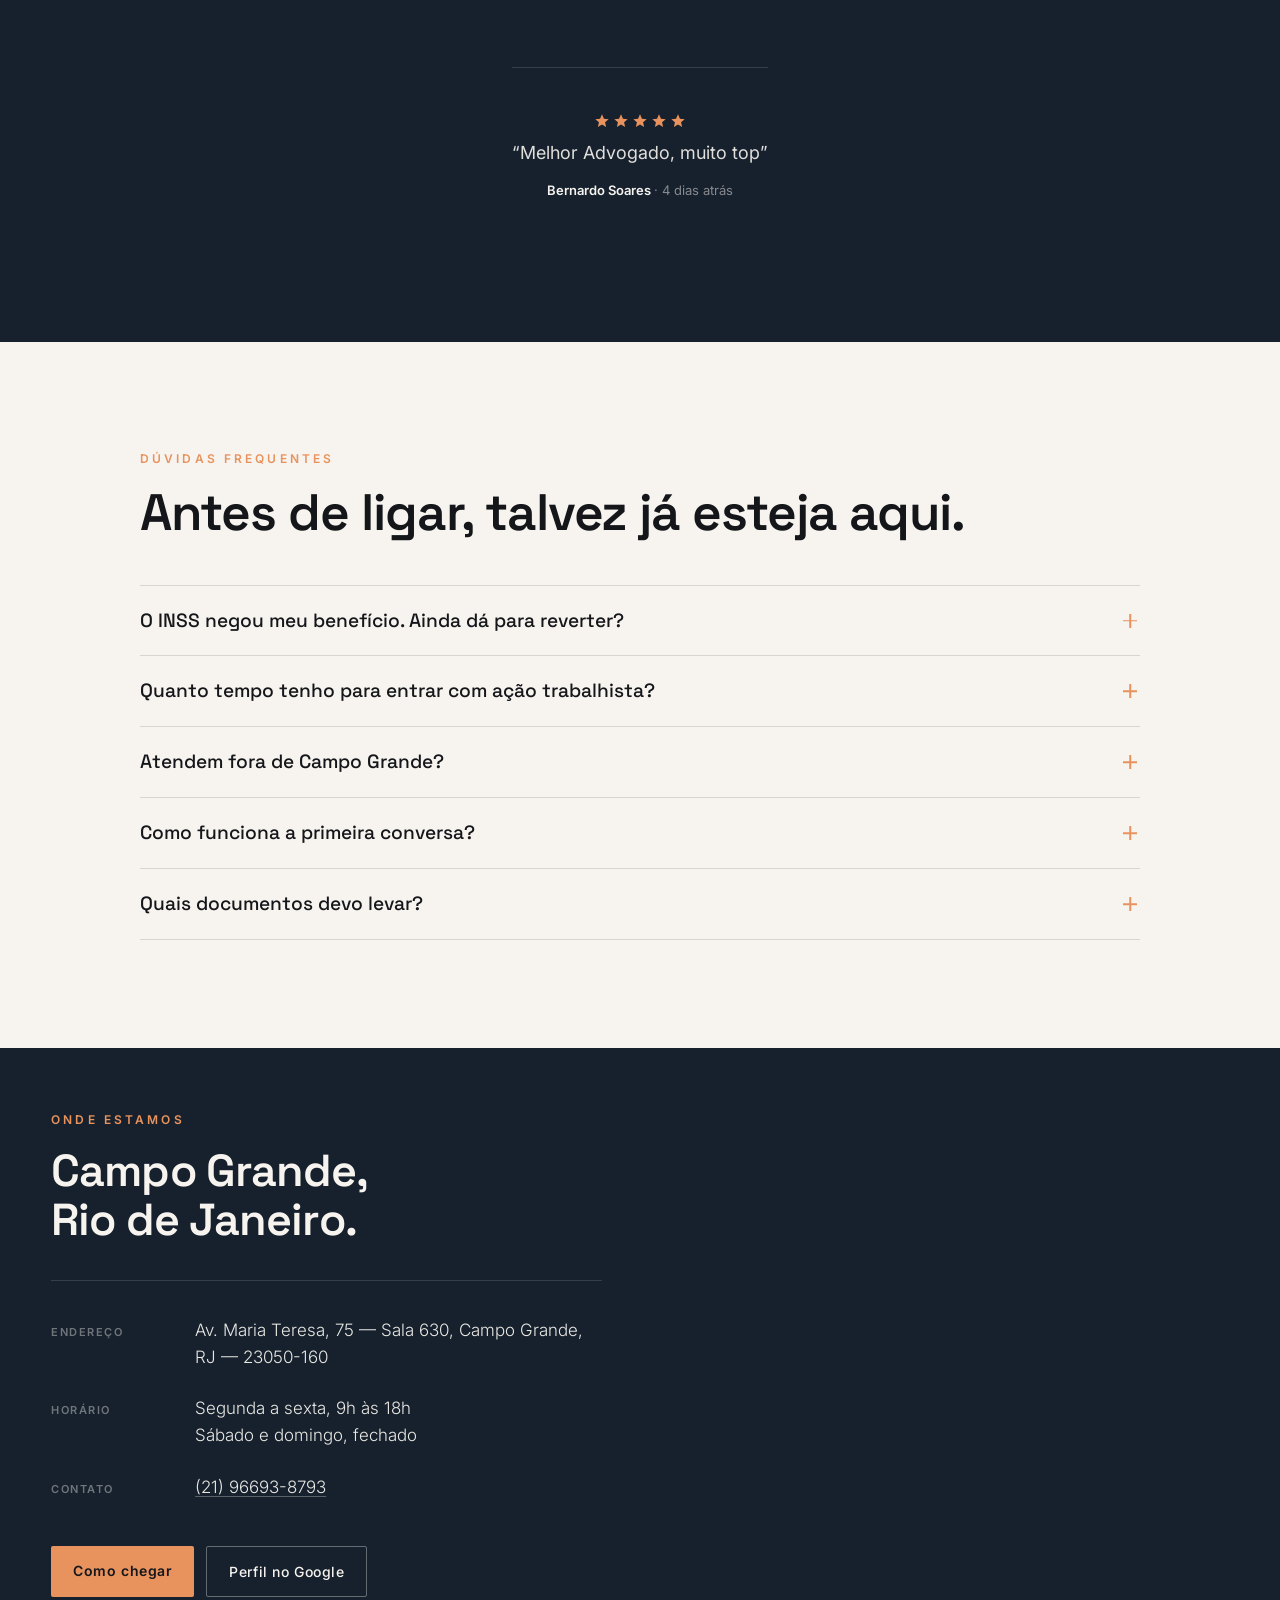
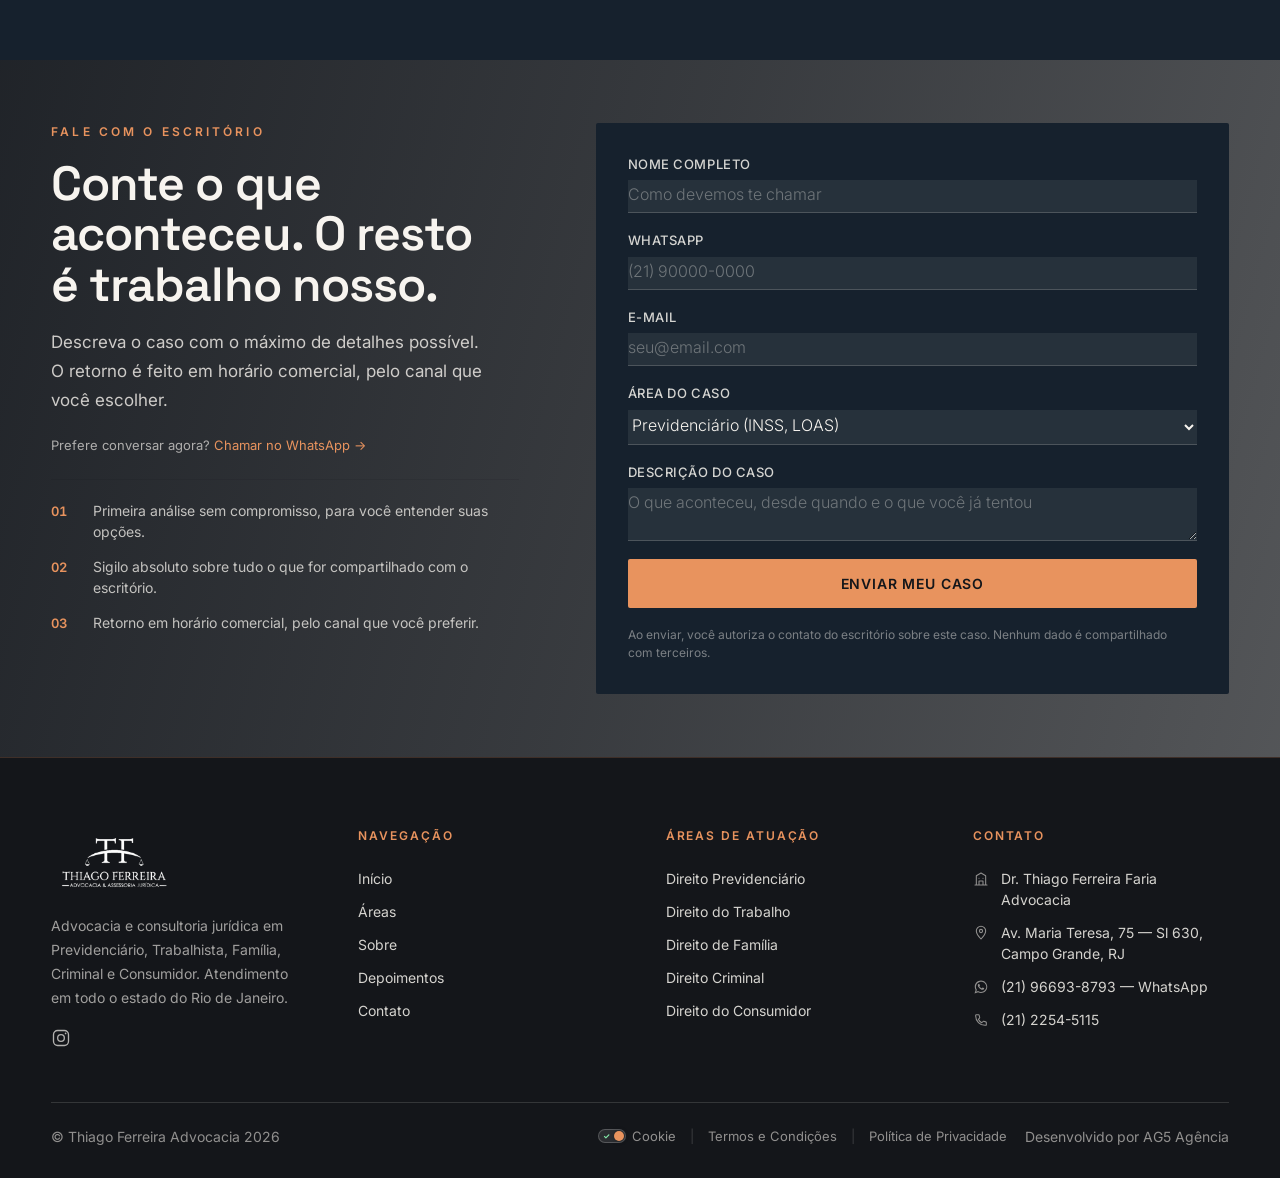
==== commit b9f616f0: "Padronizar links de navegação: Início, Áreas, Sobre, Depoimentos, Contato Atualiza a navbar desktop," ====
--- a/index.html
+++ b/index.html
@@ -24,10 +24,11 @@
     </button>
     <div class="nav__menu" id="navMenu">
       <span class="nav__glider" id="navGlider" aria-hidden="true"></span>
+      <a href="#topo">Início</a>
       <a href="#areas">Áreas</a>
       <a href="#sobre">Sobre</a>
-      <a href="#faq">Dúvidas</a>
-      <a href="#local">Onde estamos</a>
+      <a href="#depoimentos">Depoimentos</a>
+      <a href="#contato">Contato</a>
     </div>
     <a class="btn btn--copper nav__cta" href="https://wa.me/5521966938793?text=Ol%C3%A1%2C%20vim%20atrav%C3%A9s%20do%20site%20e%20gostaria%20de%20agendar%20uma%20consulta%20jur%C3%ADdica." target="_blank" rel="noopener">Falar no WhatsApp</a>
   </div>
@@ -246,7 +247,7 @@
   </div>
 </section>
 
-<section class="quote">
+<section class="quote" id="depoimentos">
   <blockquote>
     <p>Buscando sempre o <span>melhor</span> para cada cliente.</p>
     <footer>Dr. Thiago Ferreira Faria</footer>
@@ -413,11 +414,11 @@
     <div>
       <p class="footer__title">Navegação</p>
       <div class="footer__links">
-        <a href="#areas">Áreas de atuação</a>
-        <a href="#sobre">Sobre o advogado</a>
-        <a href="#faq">Dúvidas frequentes</a>
-        <a href="#local">Localização</a>
-        <a href="#contato">Fale com o escritório</a>
+        <a href="#topo">Início</a>
+        <a href="#areas">Áreas</a>
+        <a href="#sobre">Sobre</a>
+        <a href="#depoimentos">Depoimentos</a>
+        <a href="#contato">Contato</a>
       </div>
     </div>
     <div>
@@ -469,10 +470,11 @@
     </button>
   </div>
   <nav class="drawer__menu" id="drawerMenu">
+    <a href="#topo">Início</a>
     <a href="#areas">Áreas</a>
     <a href="#sobre">Sobre</a>
-    <a href="#faq">Dúvidas</a>
-    <a href="#local">Onde estamos</a>
+    <a href="#depoimentos">Depoimentos</a>
+    <a href="#contato">Contato</a>
     <a class="btn btn--copper drawer__cta" href="https://wa.me/5521966938793?text=Ol%C3%A1%2C%20vim%20atrav%C3%A9s%20do%20site%20e%20gostaria%20de%20agendar%20uma%20consulta%20jur%C3%ADdica." target="_blank" rel="noopener">Falar no WhatsApp</a>
   </nav>
 </aside>
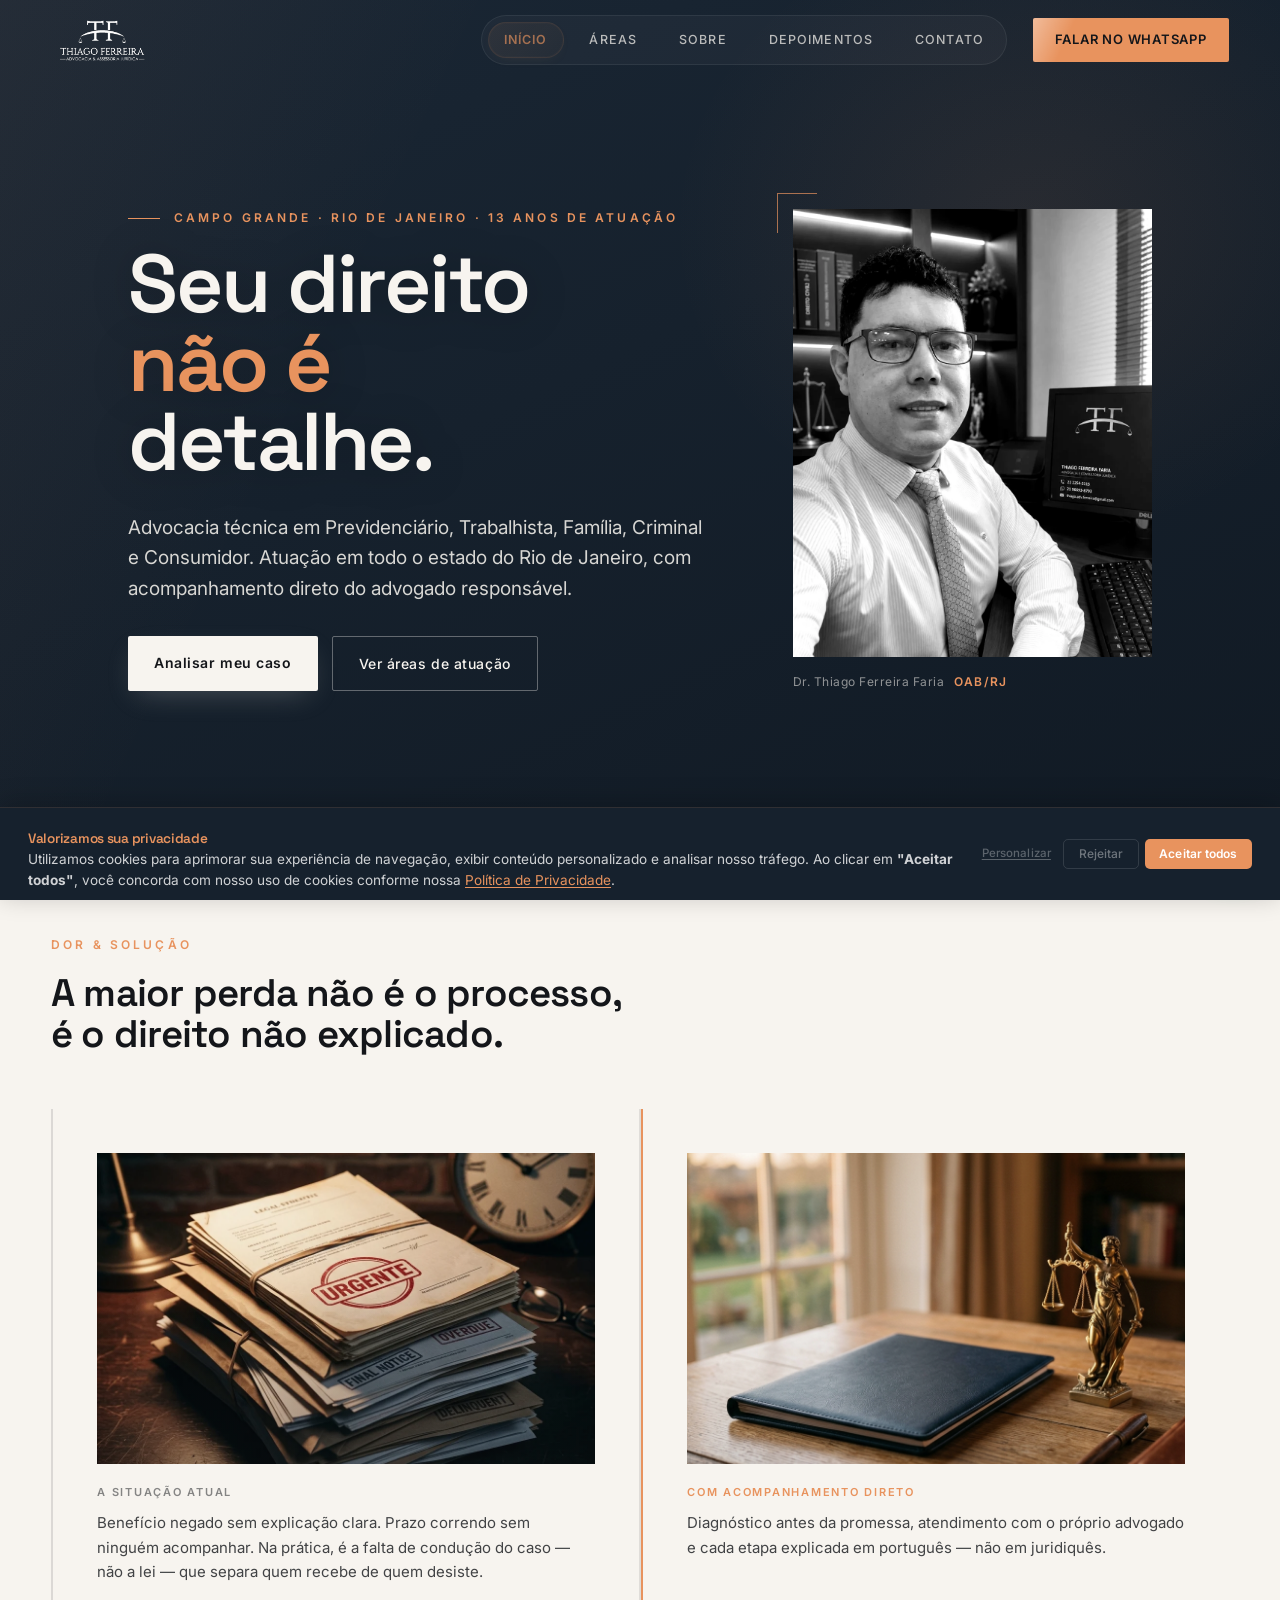
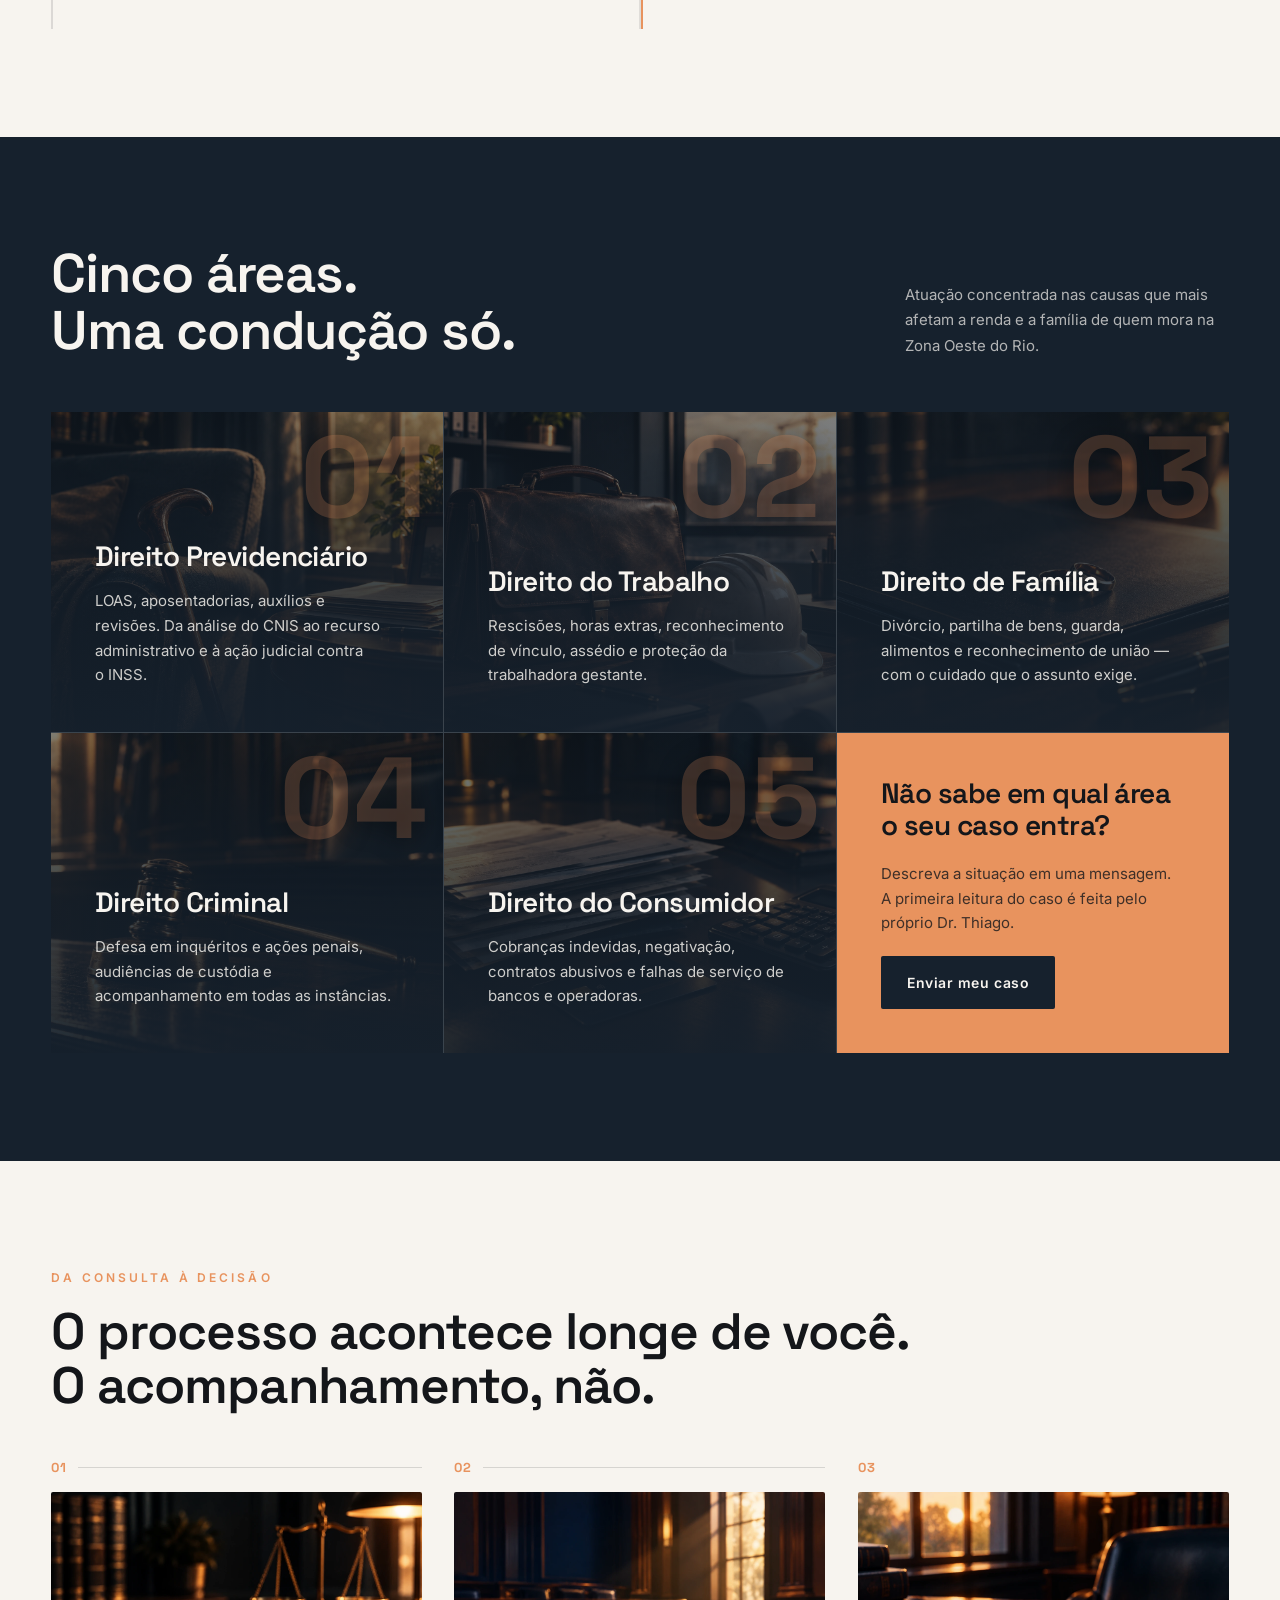
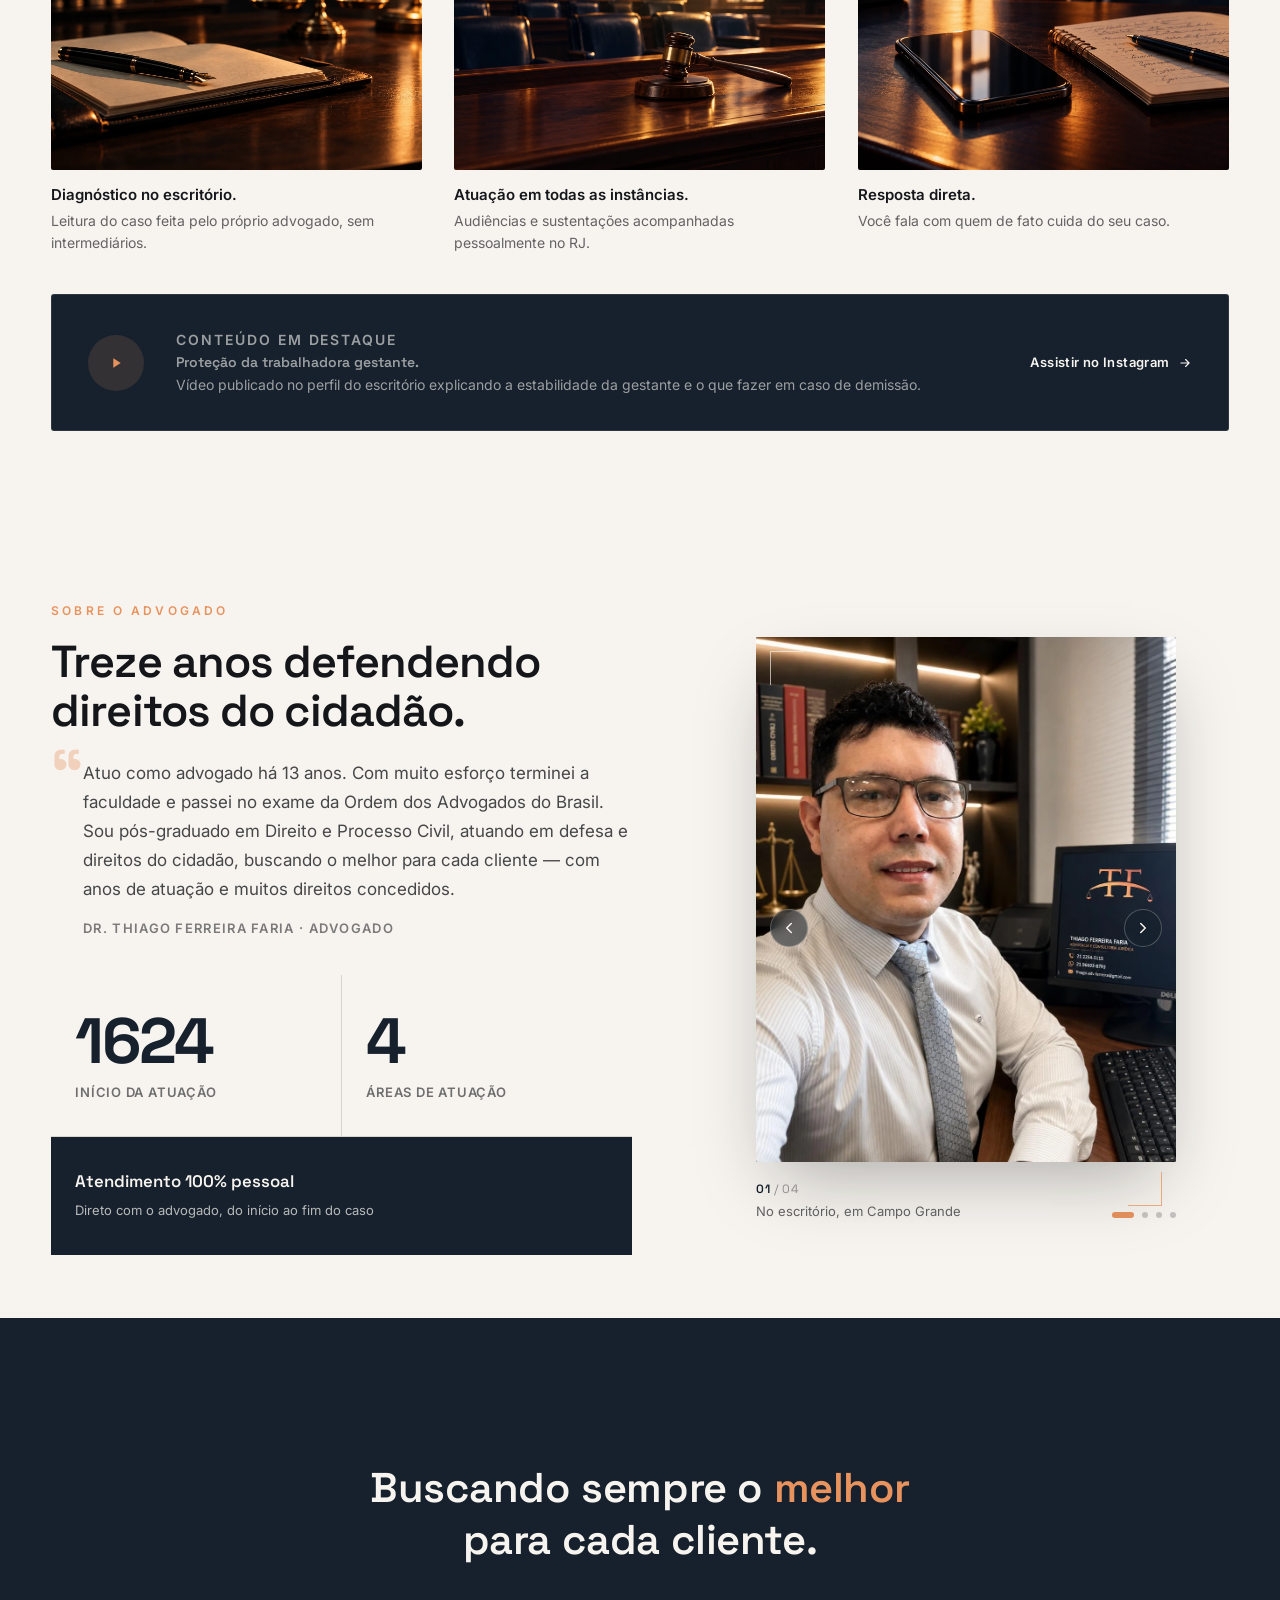
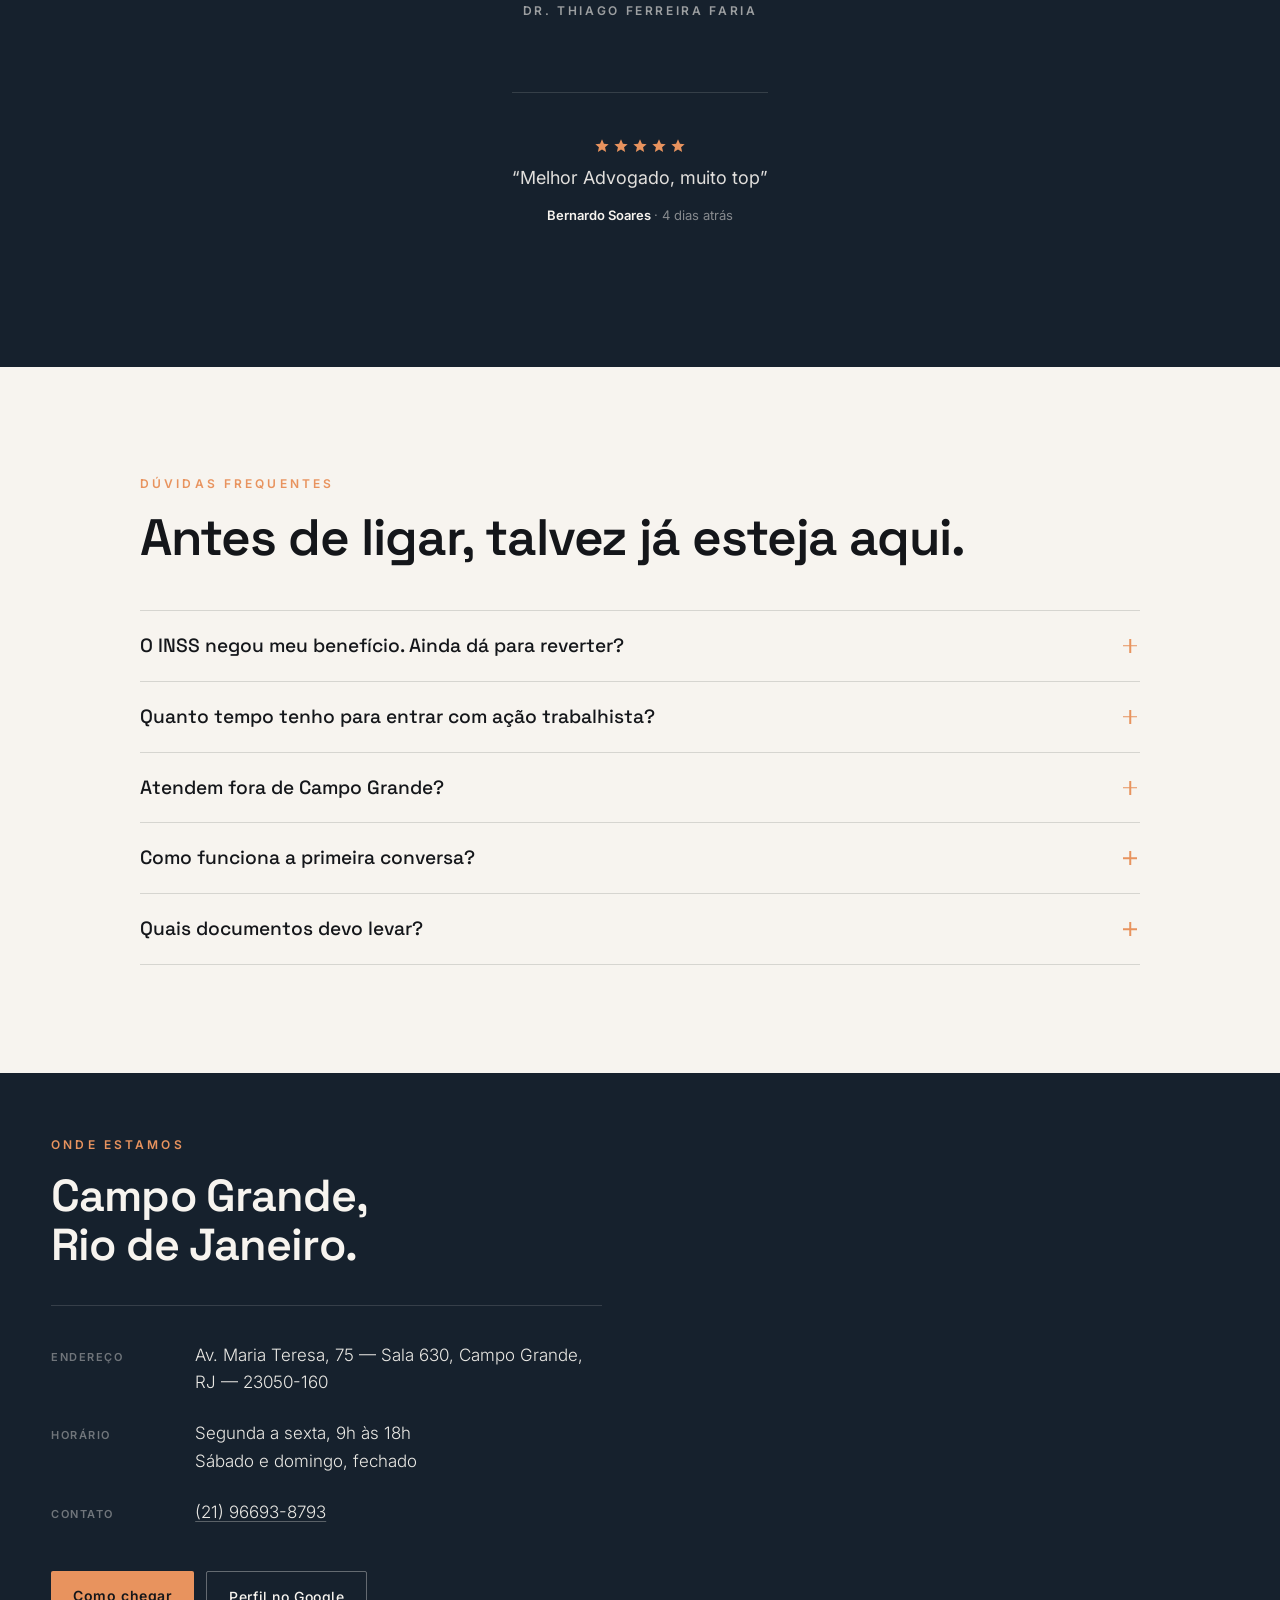
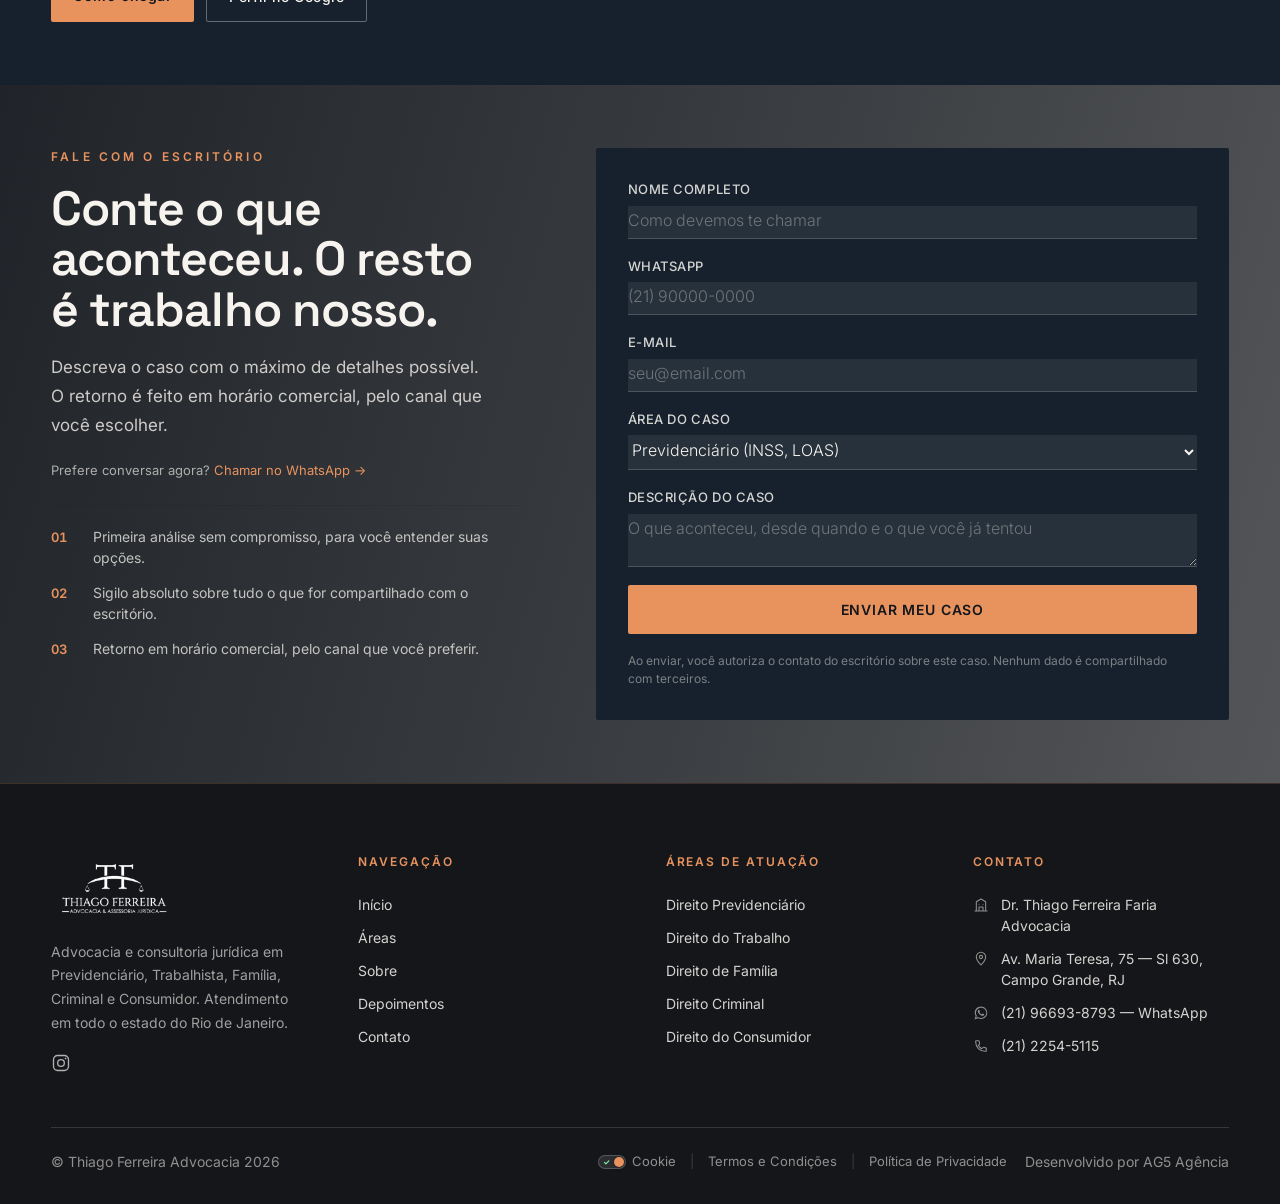
==== commit aaf942c2: "Elevar o card de vídeo em destaque a padrão ultra premium Separa "Conteúdo em destaque" como kicker " ====
--- a/index.html
+++ b/index.html
@@ -178,7 +178,8 @@
         <svg width="16" height="16" viewBox="0 0 24 24" fill="currentColor"><path d="M8 5v14l11-7z"/></svg>
       </span>
       <div class="video-card__body">
-        <p class="video-card__title">Conteúdo em destaque: proteção da trabalhadora gestante.</p>
+        <p class="video-card__kicker">Conteúdo em destaque</p>
+        <p class="video-card__title">Proteção da trabalhadora gestante.</p>
         <p>Vídeo publicado no perfil do escritório explicando a estabilidade da gestante e o que fazer em caso de demissão.</p>
       </div>
       <span class="video-card__cta">Assistir no Instagram
--- a/style.css
+++ b/style.css
@@ -77,10 +77,10 @@
 
 .nav__glider{
   position:absolute;top:6px;bottom:6px;left:0;width:0;border-radius:999px;
-  background:linear-gradient(135deg,rgba(232,147,94,.22),rgba(232,147,94,.08));
-  border:1px solid rgba(232,147,94,.3);
-  box-shadow:0 0 0 1px rgba(232,147,94,.05) inset,0 4px 16px -6px rgba(232,147,94,.5);
-  opacity:0;transition:transform .45s var(--ease-out-soft),width .45s var(--ease-out-soft),opacity .3s ease;
+  background:linear-gradient(135deg,rgba(232,147,94,.08),rgba(232,147,94,.03));
+  border:1px solid rgba(232,147,94,.1);
+  box-shadow:0 0 0 1px rgba(232,147,94,.02) inset,0 4px 16px -10px rgba(232,147,94,.22);
+  opacity:0;transition:transform .85s var(--ease-out-soft),width .85s var(--ease-out-soft),opacity .6s ease;
   pointer-events:none;
 }
 .nav__menu.has-target .nav__glider{opacity:1}
@@ -88,10 +88,10 @@
 .nav__menu a{
   position:relative;z-index:1;padding:9px 16px;border-radius:999px;color:rgba(247,244,239,.72);
   font-size:12.5px;letter-spacing:.09em;text-transform:uppercase;font-weight:500;
-  transition:color .3s ease;
+  transition:color .6s ease;
 }
 .nav__menu a:hover{color:var(--color-offwhite)}
-.nav__menu a.is-active{color:var(--color-copper);font-weight:600}
+.nav__menu a.is-active{color:rgba(232,147,94,.65);font-weight:600}
 
 .nav__cta{
   position:relative;overflow:hidden;isolation:isolate;padding:12px 22px;font-size:13px;
@@ -352,28 +352,45 @@
 
 .video-card{
   position:relative;overflow:hidden;isolation:isolate;
-  background:var(--color-navy);color:var(--color-offwhite);border-radius:2px;
-  padding:clamp(22px,3vw,30px) clamp(24px,3vw,32px);
-  display:grid;grid-template-columns:auto 1fr auto;align-items:center;gap:clamp(18px,2.4vw,28px);
-  text-decoration:none;transition:background .3s ease;
+  background:var(--color-navy);color:var(--color-offwhite);border-radius:3px;
+  border:1px solid rgba(247,244,239,.1);
+  padding:clamp(24px,3.2vw,34px) clamp(26px,3.2vw,36px);
+  display:grid;grid-template-columns:auto 1fr auto;align-items:center;gap:clamp(20px,2.6vw,32px);
+  text-decoration:none;transition:background .4s ease,border-color .4s ease,transform .4s var(--ease-out-soft),box-shadow .4s ease;
 }
 .video-card::before{
-  content:'';position:absolute;inset:0;z-index:-1;opacity:0;transition:opacity .4s ease;
-  background:radial-gradient(circle at 0% 50%,rgba(232,147,94,.16),transparent 60%);
-}
-.video-card:hover{background:var(--color-navy-soft)}
+  content:'';position:absolute;inset:0;z-index:-1;opacity:0;transition:opacity .5s ease;
+  background:radial-gradient(circle at 0% 50%,rgba(232,147,94,.14),transparent 65%);
+}
+.video-card:hover{
+  background:var(--color-navy-soft);border-color:rgba(232,147,94,.28);
+  transform:translateY(-3px);box-shadow:0 24px 48px -24px rgba(0,0,0,.55);
+}
 .video-card:hover::before{opacity:1}
 .video-card:hover .video-card__play{background:var(--color-copper);color:var(--color-ink);transform:scale(1.08)}
 .video-card:hover .video-card__cta{color:var(--color-copper)}
 
 .video-card__play{
-  display:flex;align-items:center;justify-content:center;flex-shrink:0;
-  width:52px;height:52px;border-radius:50%;background:rgba(232,147,94,.14);color:var(--color-copper);
+  position:relative;display:flex;align-items:center;justify-content:center;flex-shrink:0;
+  width:56px;height:56px;border-radius:50%;background:rgba(232,147,94,.14);color:var(--color-copper);
   transition:background .3s ease,color .3s ease,transform .3s var(--ease-out-soft);
 }
+.video-card__play::after{
+  content:'';position:absolute;inset:-6px;border-radius:50%;border:1px solid rgba(232,147,94,.25);
+  opacity:0;transition:opacity .4s ease;
+}
+.video-card:hover .video-card__play::after{opacity:1;animation:video-pulse 2s ease-out infinite}
+@keyframes video-pulse{
+  0%{transform:scale(.9);opacity:.6}
+  100%{transform:scale(1.25);opacity:0}
+}
 .video-card__body{min-width:0}
-.video-card__title{margin:0 0 4px;font-family:'Space Grotesk',sans-serif;font-size:clamp(1rem,1.6vw,1.2rem);line-height:1.3;font-weight:500}
-.video-card p{margin:0;font-size:14px;line-height:1.6;color:rgba(247,244,239,.62)}
+.video-card__kicker{
+  margin:0 0 6px;font-size:11px;font-weight:600;letter-spacing:.14em;text-transform:uppercase;
+  color:var(--color-copper);
+}
+.video-card__title{margin:0 0 6px;font-family:'Space Grotesk',sans-serif;font-size:clamp(1.05rem,1.7vw,1.3rem);line-height:1.3;font-weight:600}
+.video-card p{margin:0;font-size:14px;line-height:1.6;color:rgba(247,244,239,.6)}
 .video-card__cta{
   display:flex;align-items:center;gap:8px;flex-shrink:0;font-size:13px;font-weight:600;
   letter-spacing:.03em;color:var(--color-offwhite);white-space:nowrap;transition:color .3s ease;
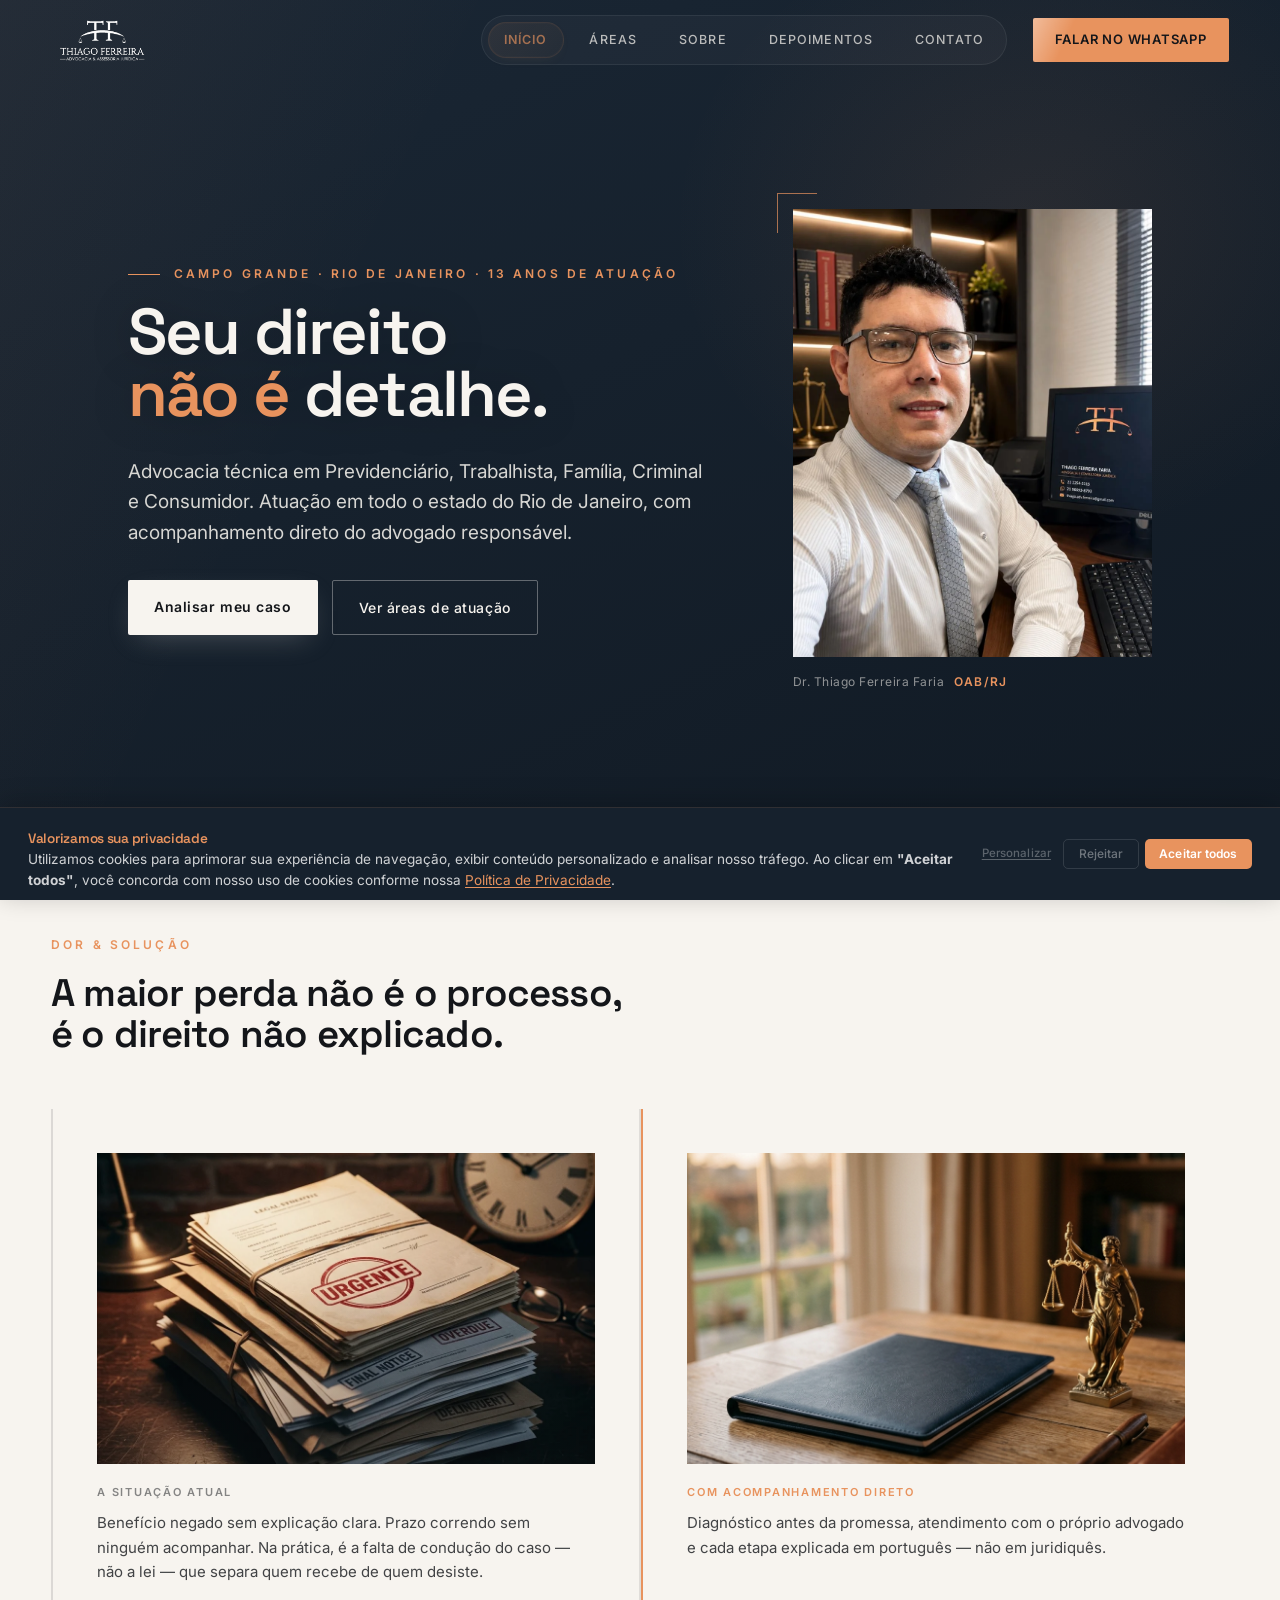
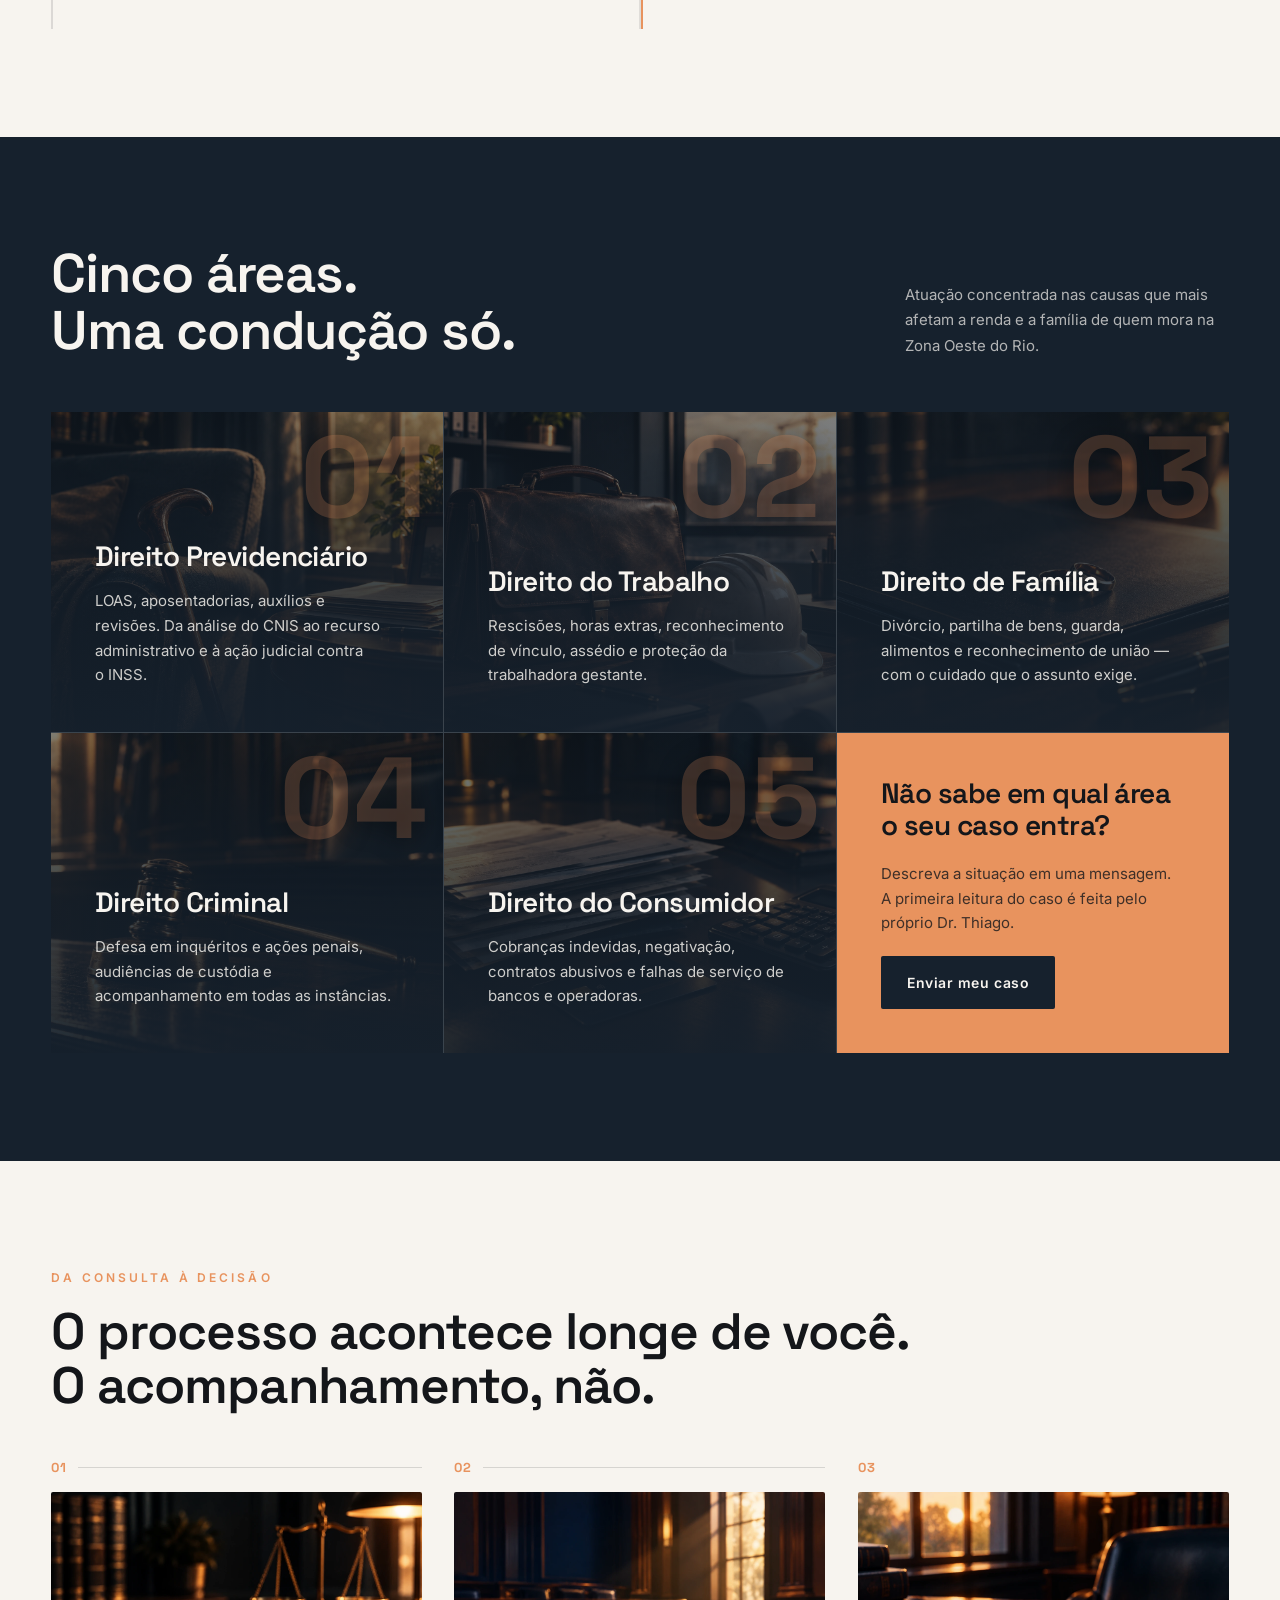
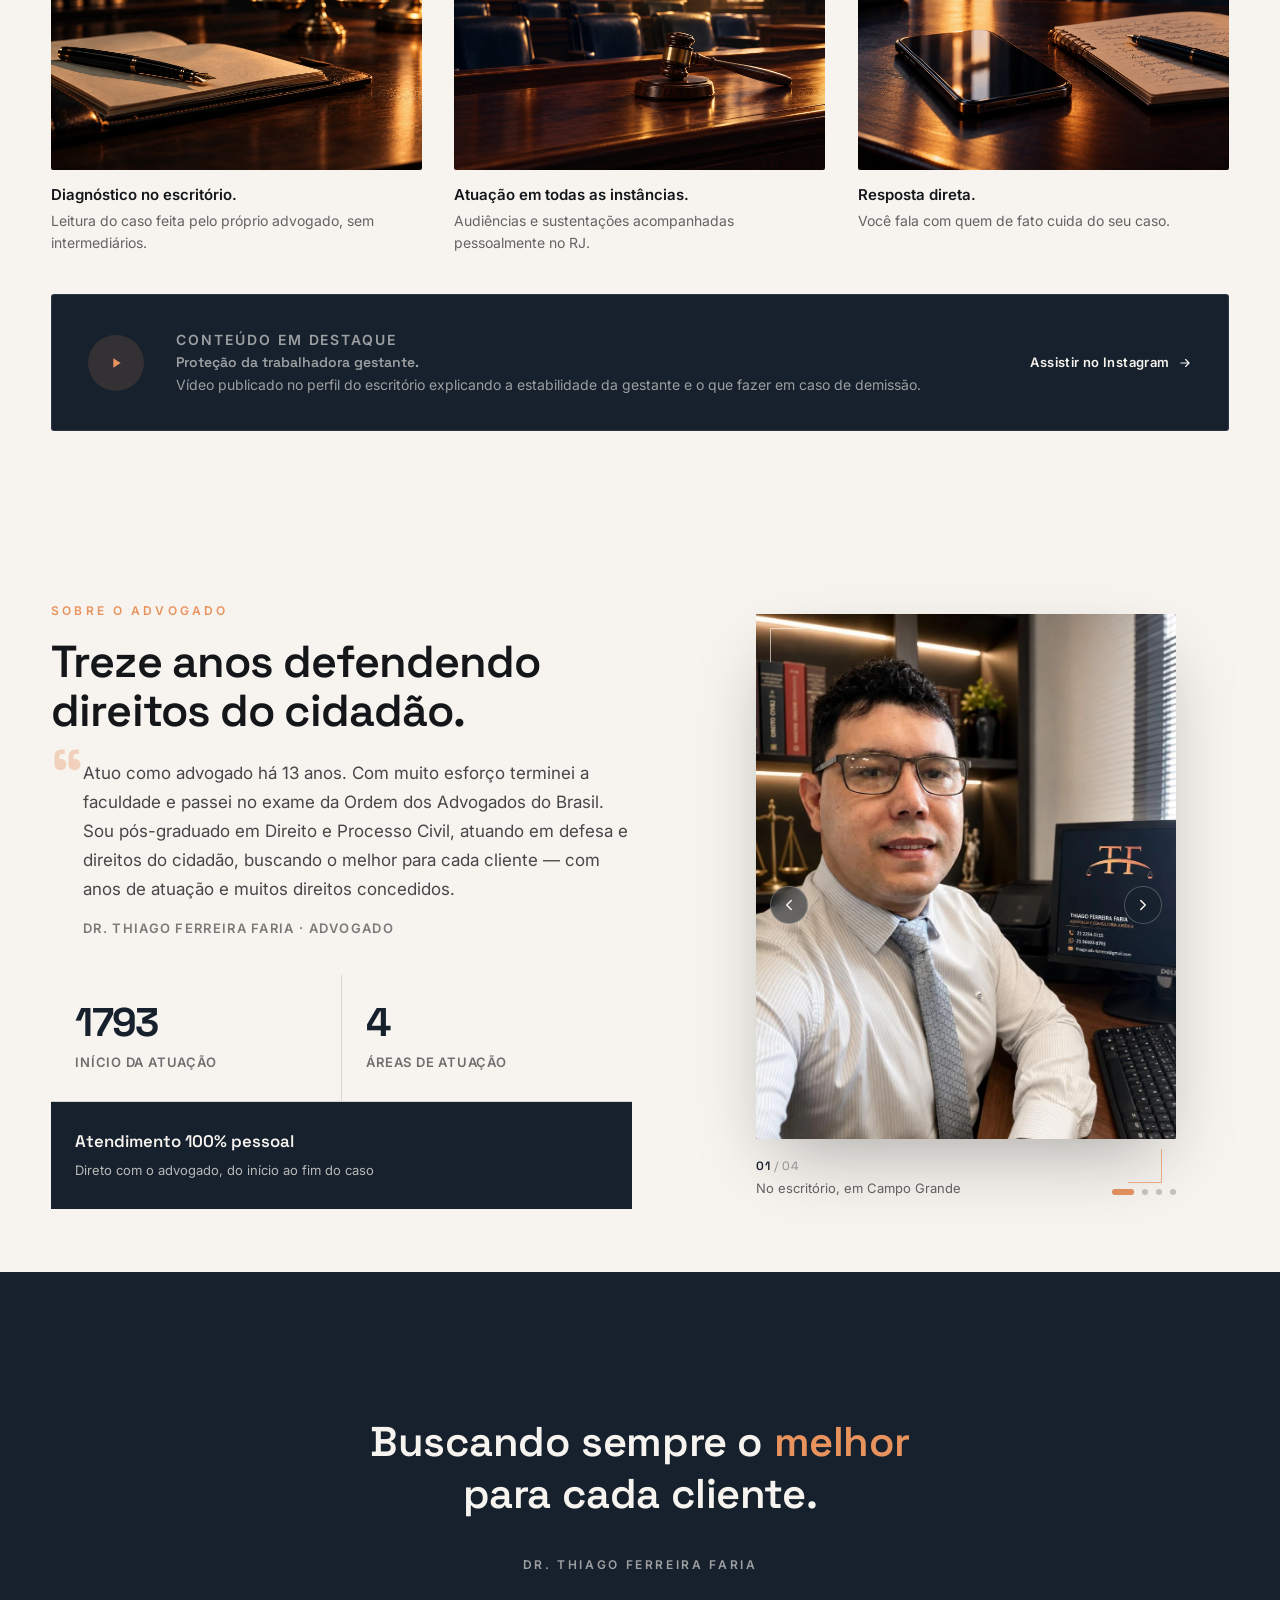
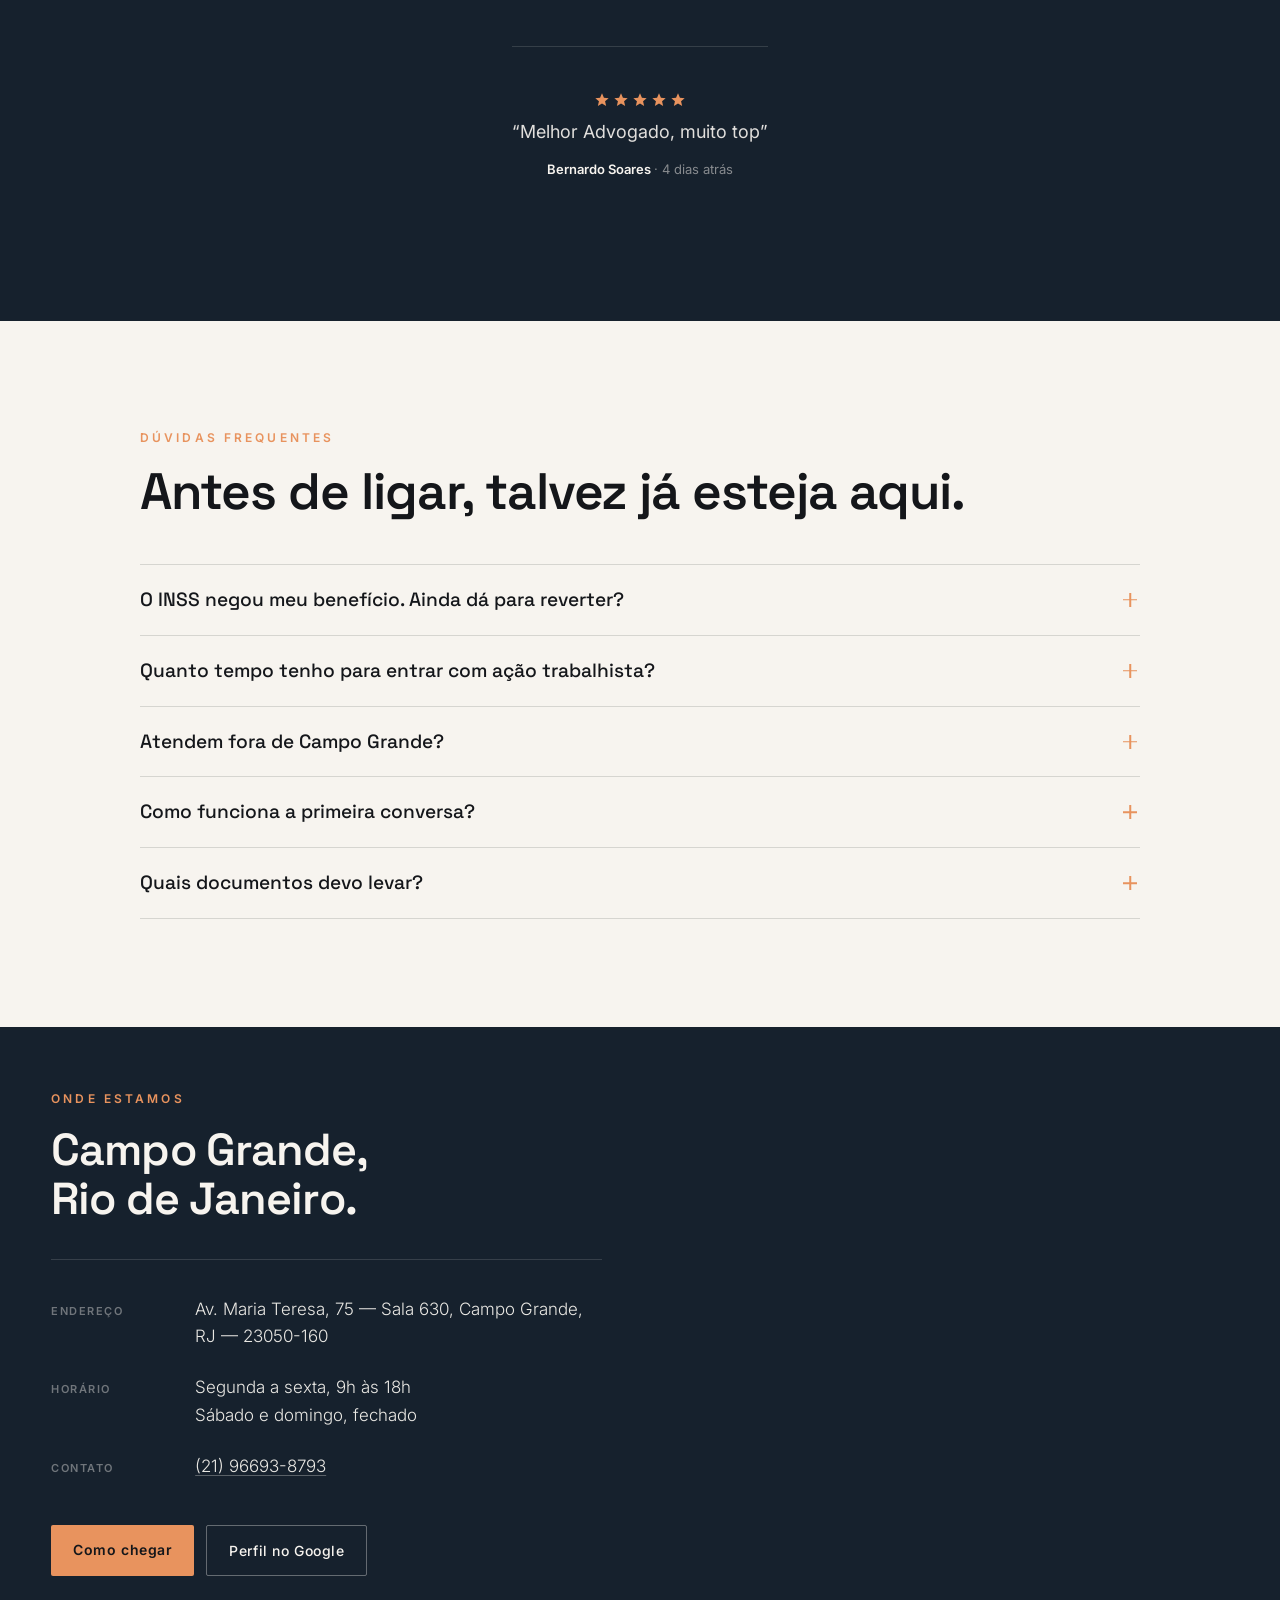
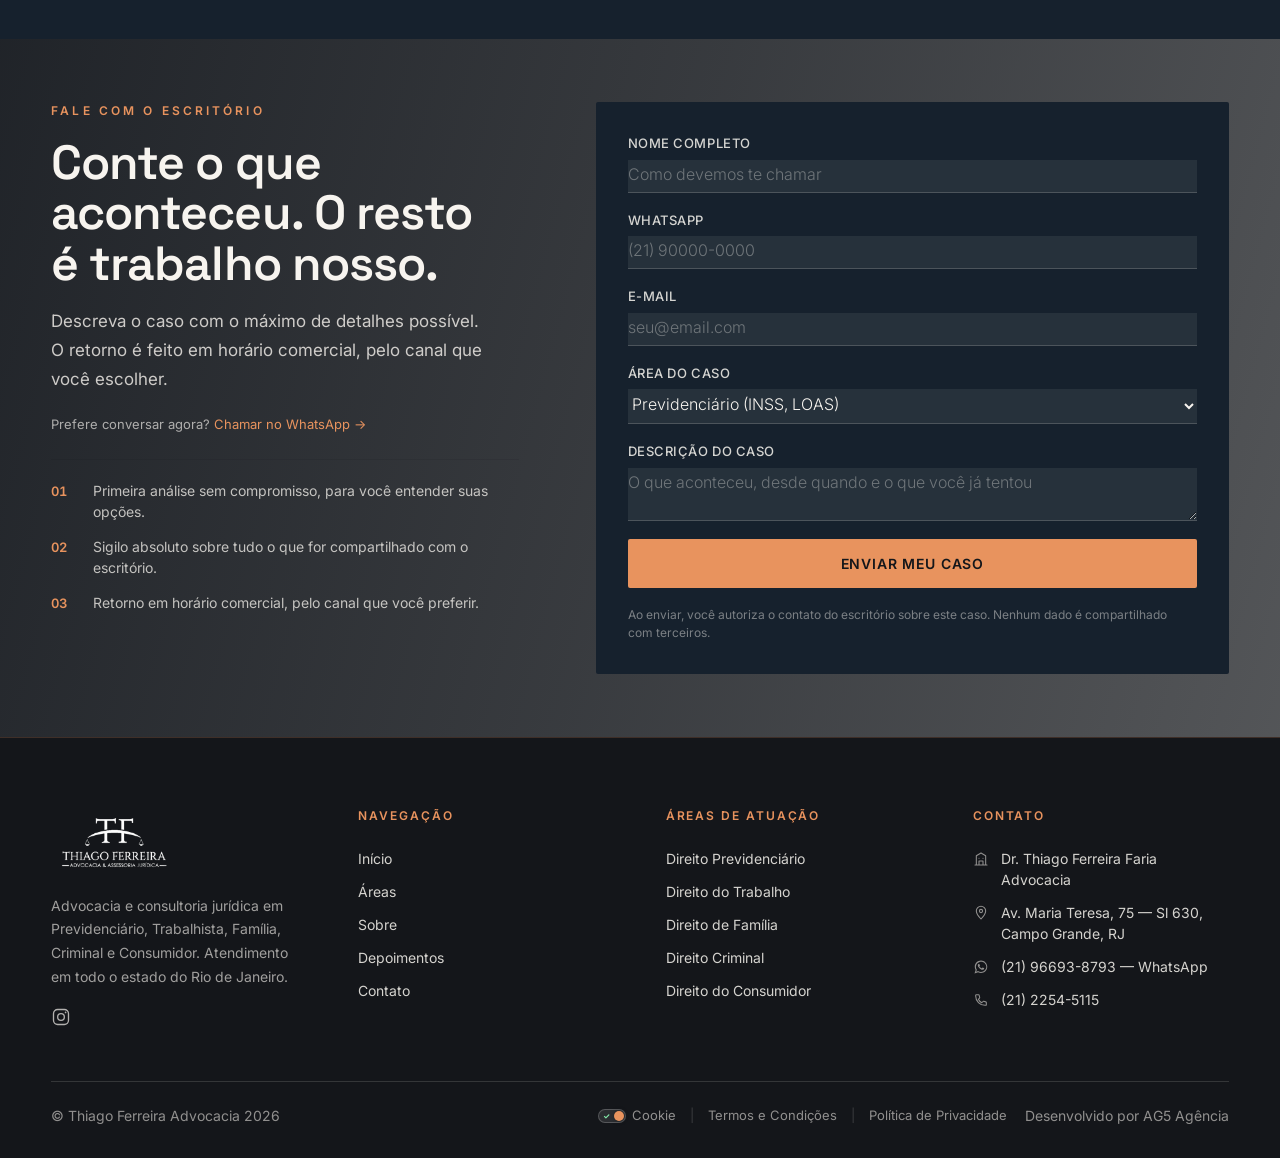
==== commit e4261721: "Unir "não é" e "detalhe." na mesma linha do título da Hero, +10% fonte Corrige o seletor .hero__titl" ====
--- a/index.html
+++ b/index.html
@@ -41,8 +41,7 @@
       <p class="kicker kicker--copper hero__kicker reveal"><span class="hero__kicker-line" aria-hidden="true"></span>Campo Grande · Rio de Janeiro · 13 anos de atuação</p>
       <h1 class="hero__title">
         <span class="reveal">Seu direito</span>
-        <span class="reveal hero__accent">não é</span>
-        <span class="reveal">detalhe.</span>
+        <span class="reveal hero__title-line2"><span class="hero__accent">não é</span> detalhe.</span>
       </h1>
       <p class="hero__lede reveal">Advocacia técnica em Previdenciário, Trabalhista, Família, Criminal e Consumidor. Atuação em todo o estado do Rio de Janeiro, com acompanhamento direto do advogado responsável.</p>
       <div class="hero__actions reveal">
--- a/style.css
+++ b/style.css
@@ -203,10 +203,11 @@
 .hero__kicker-line{display:inline-block;width:32px;height:1px;background:var(--color-copper)}
 
 .hero__title{
-  margin:0;font-weight:600;line-height:.96;letter-spacing:-.03em;font-size:clamp(2.4rem,6.4vw,5.6rem);
+  margin:0;font-weight:600;line-height:.96;letter-spacing:-.03em;font-size:clamp(1.87rem,5.06vw,4.29rem);
   text-shadow:0 2px 40px rgba(0,0,0,.25);
 }
-.hero__title span{display:block}
+.hero__title > span{display:block}
+.hero__title-line2{white-space:nowrap}
 .hero__accent{color:var(--color-copper)}
 
 .hero__lede{margin:clamp(20px,3.5vh,32px) 0 0;max-width:48ch;font-size:clamp(15px,1.5vw,19px);line-height:1.6;color:rgba(247,244,239,.86)}
@@ -356,33 +357,33 @@
   border:1px solid rgba(247,244,239,.1);
   padding:clamp(24px,3.2vw,34px) clamp(26px,3.2vw,36px);
   display:grid;grid-template-columns:auto 1fr auto;align-items:center;gap:clamp(20px,2.6vw,32px);
-  text-decoration:none;transition:background .4s ease,border-color .4s ease,transform .4s var(--ease-out-soft),box-shadow .4s ease;
+  text-decoration:none;transition:background .8s ease,border-color .8s ease,box-shadow .8s ease;
 }
 .video-card::before{
-  content:'';position:absolute;inset:0;z-index:-1;opacity:0;transition:opacity .5s ease;
-  background:radial-gradient(circle at 0% 50%,rgba(232,147,94,.14),transparent 65%);
+  content:'';position:absolute;inset:0;z-index:-1;opacity:0;transition:opacity .9s ease;
+  background:radial-gradient(circle at 0% 50%,rgba(232,147,94,.07),transparent 65%);
 }
 .video-card:hover{
-  background:var(--color-navy-soft);border-color:rgba(232,147,94,.28);
-  transform:translateY(-3px);box-shadow:0 24px 48px -24px rgba(0,0,0,.55);
+  background:var(--color-navy-soft);border-color:rgba(232,147,94,.14);
+  box-shadow:0 12px 28px -24px rgba(0,0,0,.35);
 }
 .video-card:hover::before{opacity:1}
-.video-card:hover .video-card__play{background:var(--color-copper);color:var(--color-ink);transform:scale(1.08)}
+.video-card:hover .video-card__play{background:var(--color-copper);color:var(--color-ink)}
 .video-card:hover .video-card__cta{color:var(--color-copper)}
 
 .video-card__play{
   position:relative;display:flex;align-items:center;justify-content:center;flex-shrink:0;
   width:56px;height:56px;border-radius:50%;background:rgba(232,147,94,.14);color:var(--color-copper);
-  transition:background .3s ease,color .3s ease,transform .3s var(--ease-out-soft);
+  transition:background .7s ease,color .7s ease;
 }
 .video-card__play::after{
-  content:'';position:absolute;inset:-6px;border-radius:50%;border:1px solid rgba(232,147,94,.25);
-  opacity:0;transition:opacity .4s ease;
-}
-.video-card:hover .video-card__play::after{opacity:1;animation:video-pulse 2s ease-out infinite}
+  content:'';position:absolute;inset:-6px;border-radius:50%;border:1px solid rgba(232,147,94,.12);
+  opacity:0;transition:opacity .8s ease;
+}
+.video-card:hover .video-card__play::after{opacity:1;animation:video-pulse 4s ease-out infinite}
 @keyframes video-pulse{
-  0%{transform:scale(.9);opacity:.6}
-  100%{transform:scale(1.25);opacity:0}
+  0%{transform:scale(1);opacity:.3}
+  100%{transform:scale(1.15);opacity:0}
 }
 .video-card__body{min-width:0}
 .video-card__kicker{
@@ -393,9 +394,9 @@
 .video-card p{margin:0;font-size:14px;line-height:1.6;color:rgba(247,244,239,.6)}
 .video-card__cta{
   display:flex;align-items:center;gap:8px;flex-shrink:0;font-size:13px;font-weight:600;
-  letter-spacing:.03em;color:var(--color-offwhite);white-space:nowrap;transition:color .3s ease;
-}
-.video-card__cta svg{transition:transform .3s var(--ease-out-soft)}
+  letter-spacing:.03em;color:var(--color-offwhite);white-space:nowrap;transition:color .7s ease;
+}
+.video-card__cta svg{transition:transform .7s var(--ease-out-soft)}
 .video-card:hover .video-card__cta svg{transform:translateX(4px)}
 
 @media (max-width:760px){
@@ -424,7 +425,7 @@
 
 .counters{display:grid;grid-template-columns:repeat(2,1fr);gap:1px;background:rgba(20,22,26,.14)}
 .counter{
-  position:relative;background:var(--color-offwhite);padding:clamp(22px,3vw,34px) clamp(16px,2vw,24px);
+  position:relative;background:var(--color-offwhite);padding:clamp(18px,2.57vw,28.5px) clamp(16px,2vw,24px);
   overflow:hidden;transition:background .3s ease;
 }
 .counter::after{
@@ -433,7 +434,7 @@
 }
 .counter:hover{background:#fff}
 .counter:hover::after{transform:scaleX(1)}
-.counter__num{margin:0;font-family:'Space Grotesk',sans-serif;font-weight:700;font-size:clamp(2.6rem,6vw,4rem);line-height:1;letter-spacing:-.04em;color:var(--color-navy)}
+.counter__num{margin:0;font-family:'Space Grotesk',sans-serif;font-weight:700;font-size:clamp(1.7rem,3.6vw,2.5rem);line-height:1;letter-spacing:-.04em;color:var(--color-navy)}
 .counter__label{margin:10px 0 0;font-size:13px;line-height:1.5;letter-spacing:.06em;text-transform:uppercase;color:rgba(20,22,26,.6);font-weight:600}
 .counter--dark{grid-column:1 / -1;background:var(--color-navy);color:var(--color-offwhite);display:flex;flex-direction:column;justify-content:center;gap:8px}
 .counter--dark::after{background:var(--color-copper)}
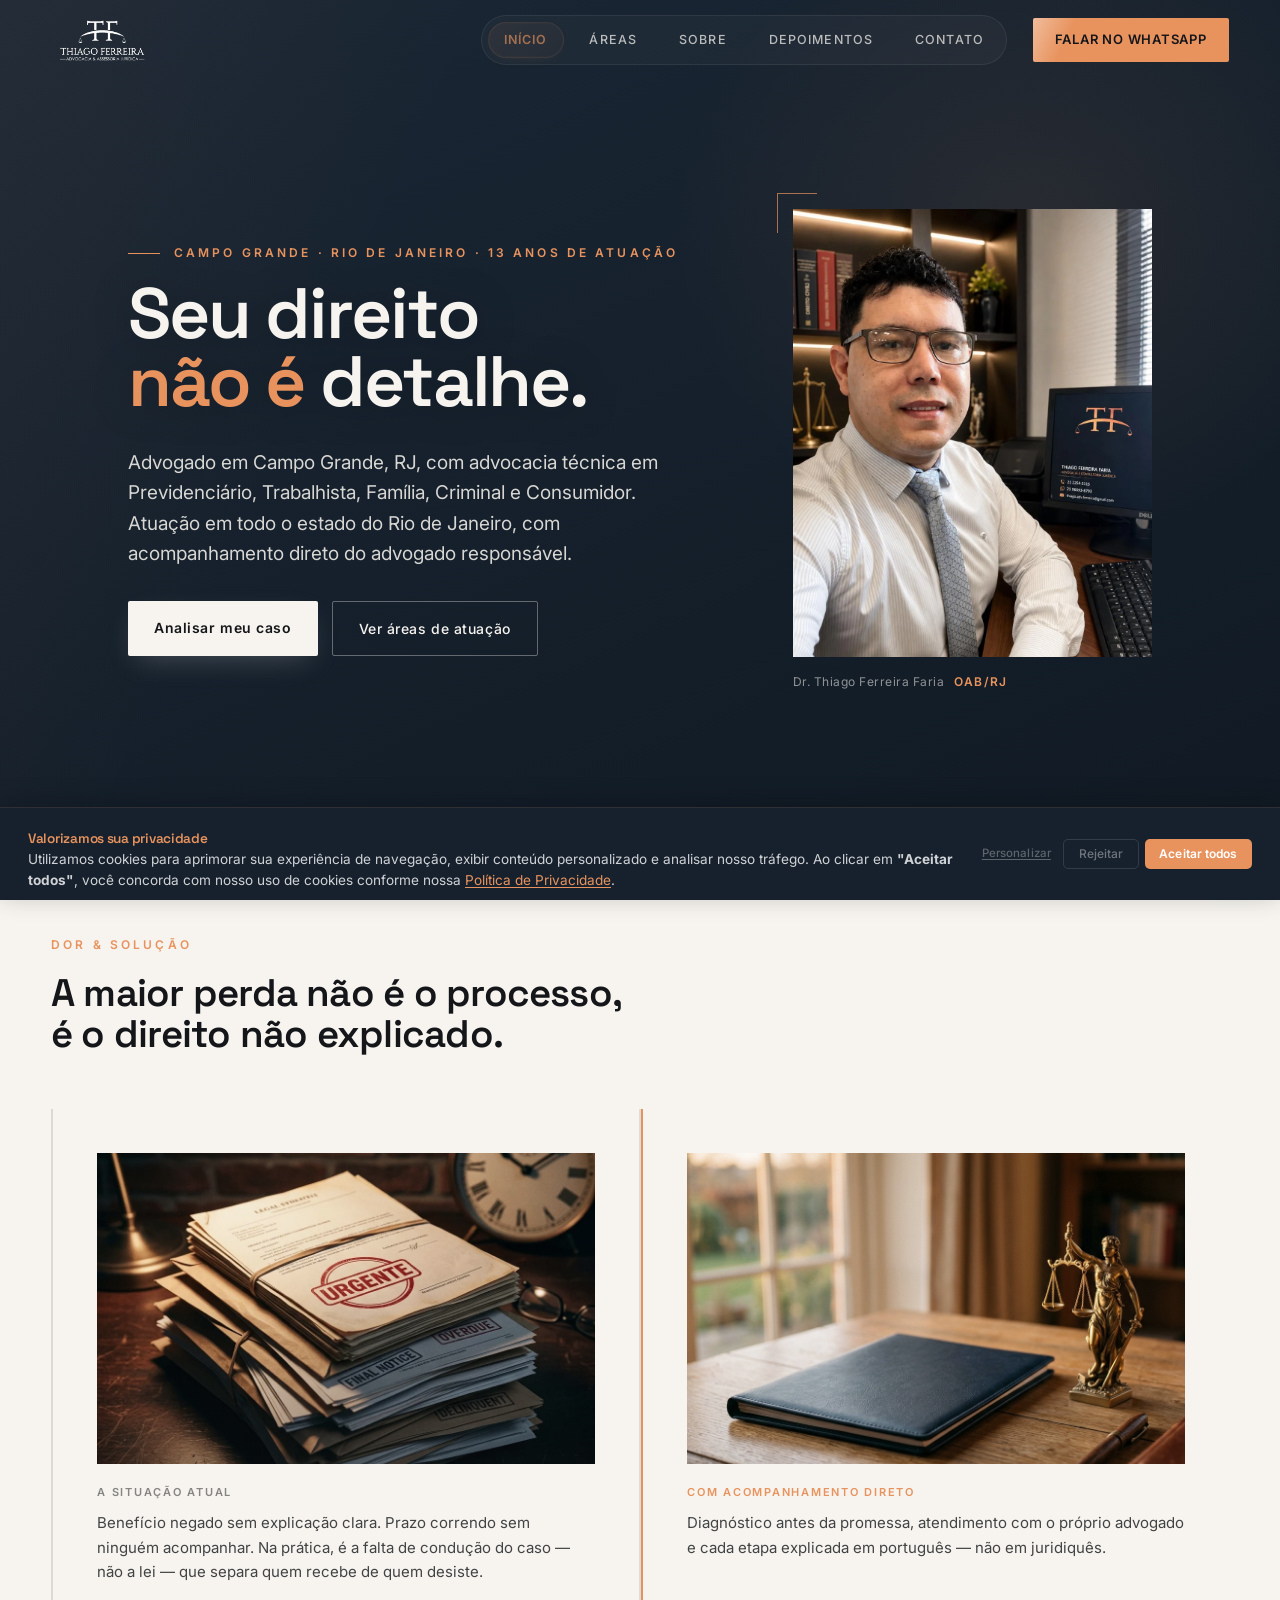
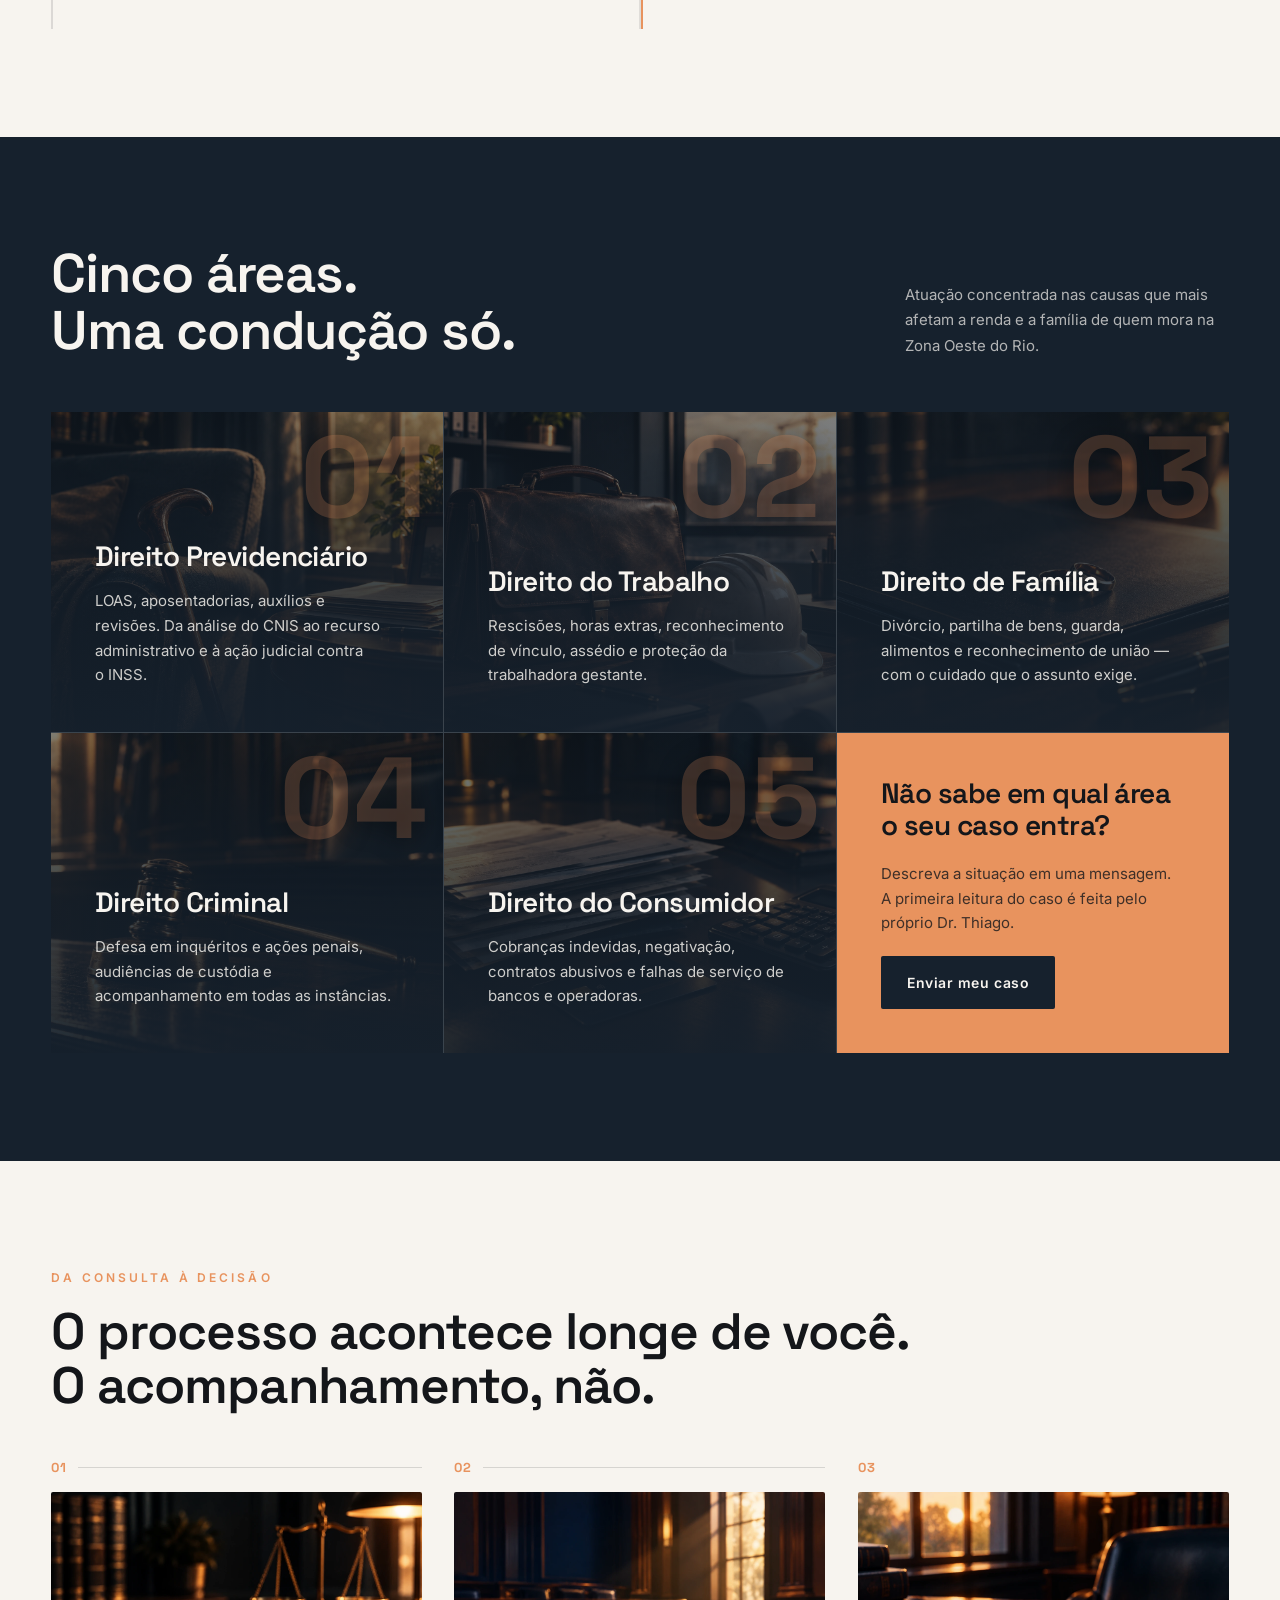
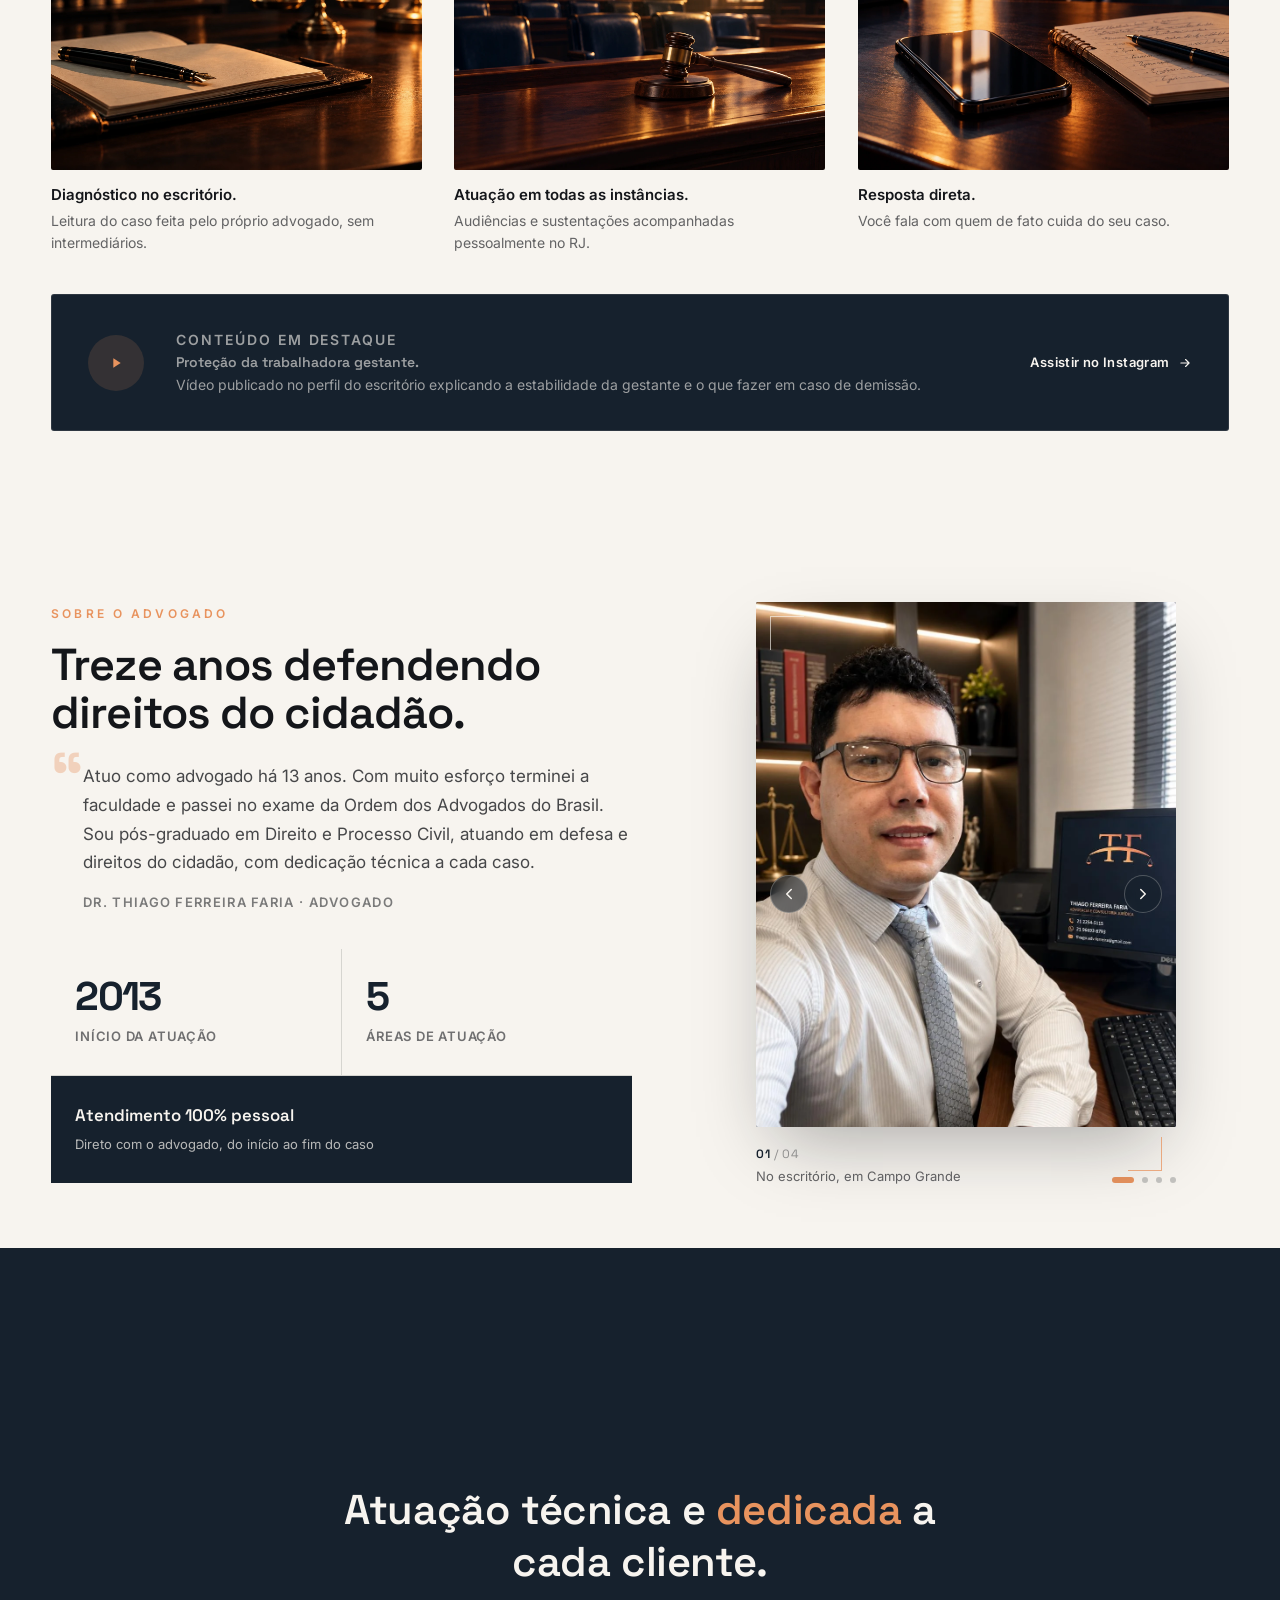
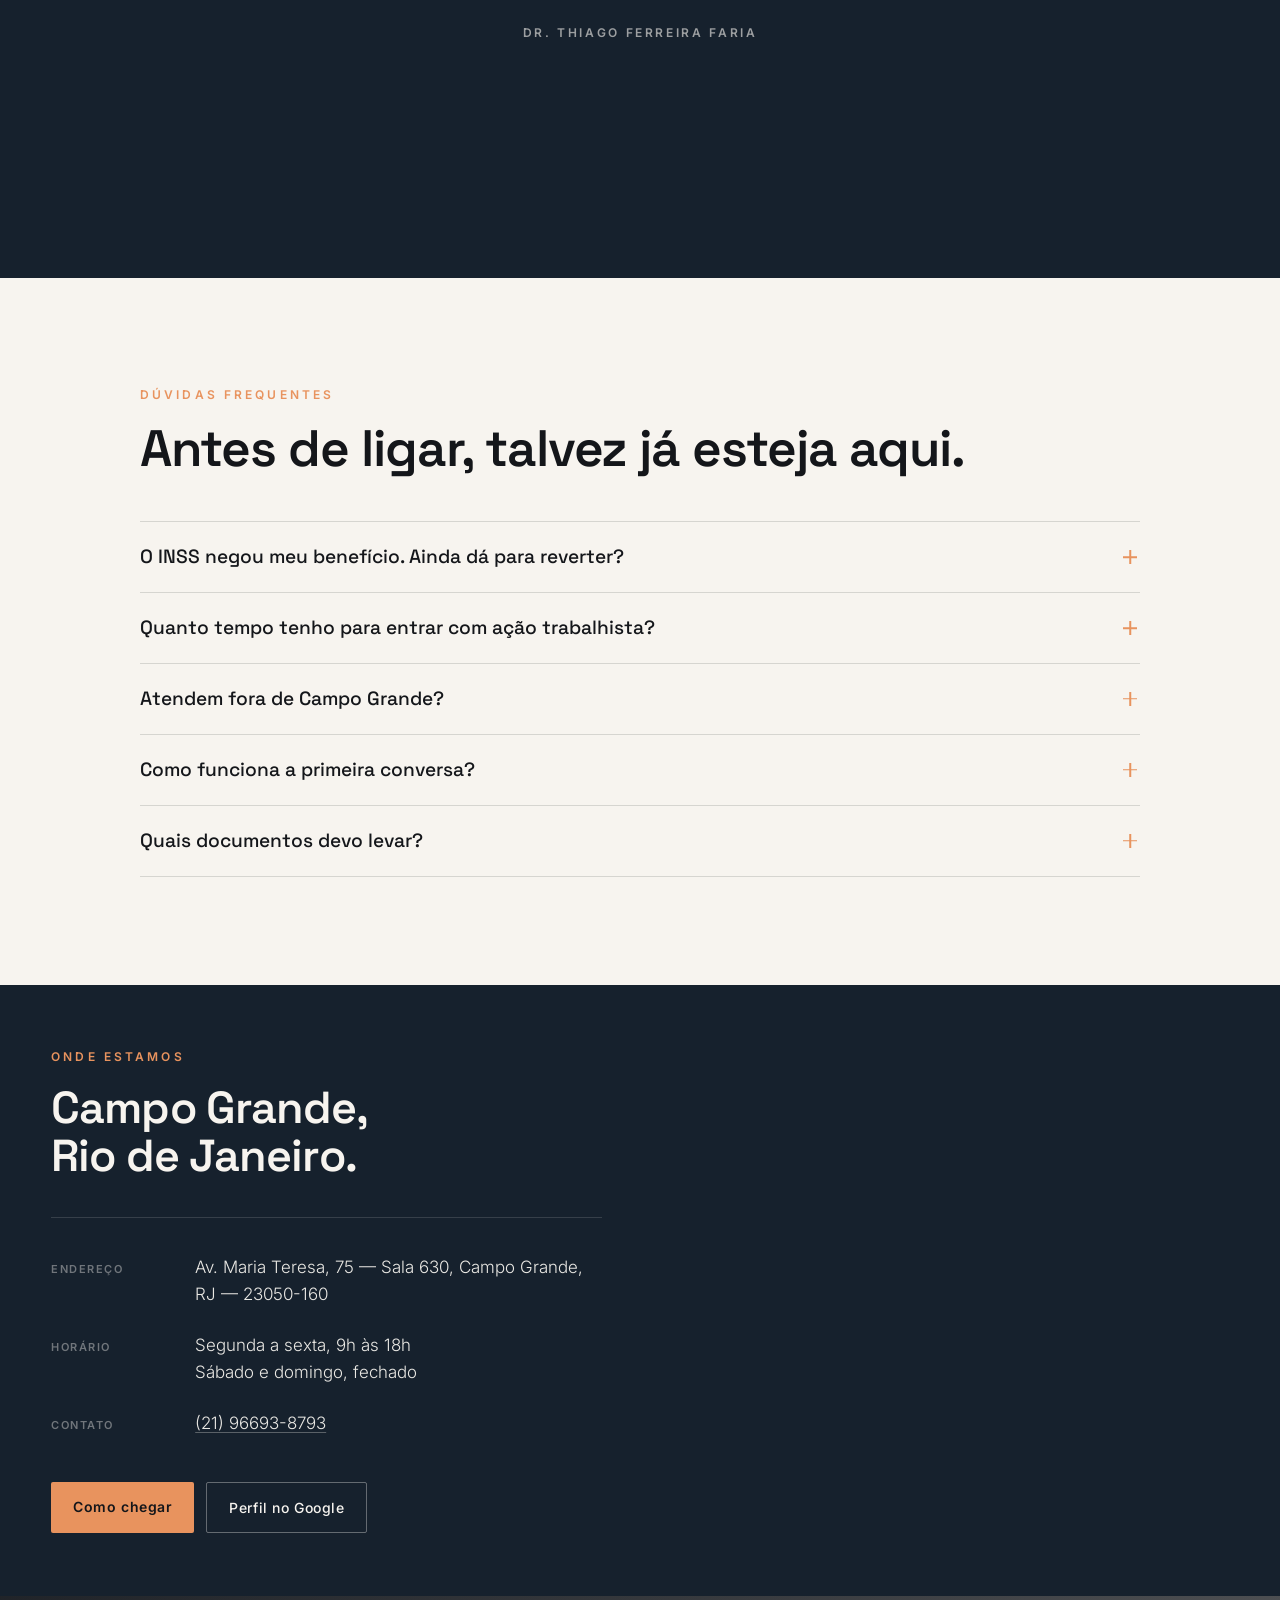
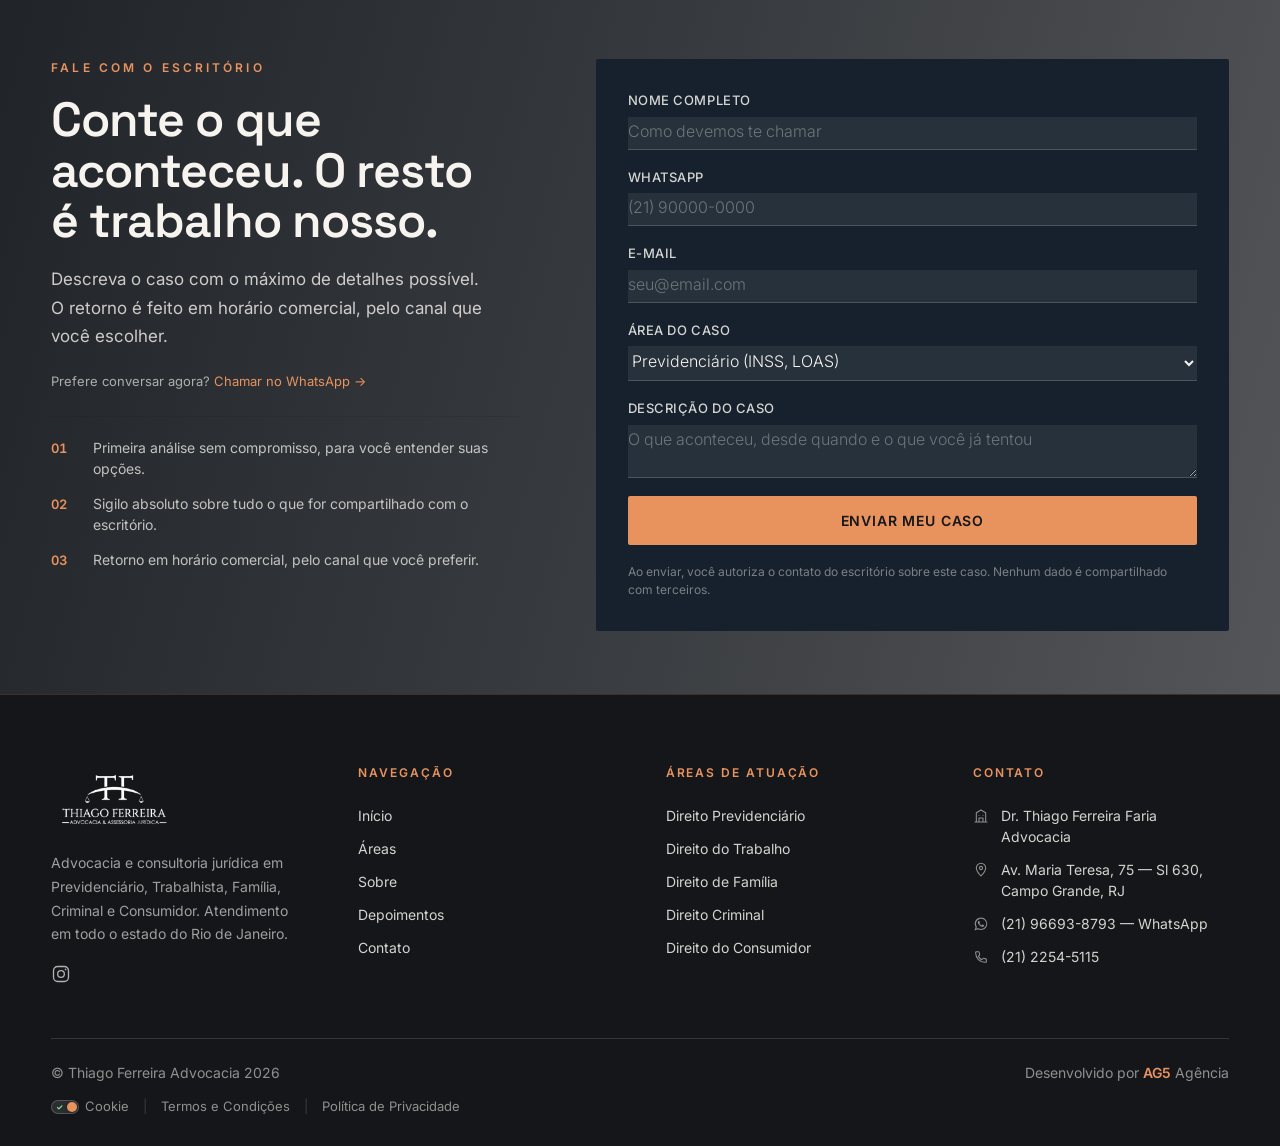
==== commit 57b38e69: "Auditoria SEO/GEO, Schema.org e conformidade OAB + ajustes de rodapé - SEO técnico: canonical, robot" ====
--- a/index.html
+++ b/index.html
@@ -3,14 +3,262 @@
 <head>
 <meta charset="UTF-8" />
 <meta name="viewport" content="width=device-width, initial-scale=1" />
-<title>Dr. Thiago Ferreira Faria — Advocacia e Consultoria Jurídica | Campo Grande, RJ</title>
-<meta name="description" content="Advocacia técnica em Direito Previdenciário, Trabalhista, Família, Criminal e Consumidor. 13 anos de atuação em Campo Grande e em todo o estado do Rio de Janeiro." />
+<title>Advogado em Campo Grande, RJ | Dr. Thiago Ferreira Faria Advocacia</title>
+<meta name="description" content="Advogado em Campo Grande, RJ, com 13 anos de atuação em Previdenciário, Trabalhista, Família, Criminal e Consumidor. Atendimento pessoal com o próprio advogado em todo o RJ." />
+<link rel="canonical" href="https://www.thiagoferreiraadvocacia.com.br/" />
+<meta name="robots" content="index, follow" />
+<meta name="geo.region" content="BR-RJ" />
+<meta name="geo.placename" content="Campo Grande, Rio de Janeiro" />
+<meta name="geo.position" content="-22.9043377;-43.5657957" />
+<meta name="ICBM" content="-22.9043377, -43.5657957" />
+
+<meta property="og:type" content="website" />
+<meta property="og:title" content="Advogado em Campo Grande, RJ | Dr. Thiago Ferreira Faria Advocacia" />
+<meta property="og:description" content="Advogado em Campo Grande, RJ, com 13 anos de atuação em Previdenciário, Trabalhista, Família, Criminal e Consumidor. Atendimento pessoal com o próprio advogado em todo o RJ." />
+<meta property="og:url" content="https://www.thiagoferreiraadvocacia.com.br/" />
+<meta property="og:image" content="https://www.thiagoferreiraadvocacia.com.br/assets/thiago-ferreira-faria-advogado-hero-pb.webp" />
+<meta property="og:locale" content="pt_BR" />
+<meta property="og:site_name" content="Dr. Thiago Ferreira Faria Advocacia" />
+
+<meta name="twitter:card" content="summary_large_image" />
+<meta name="twitter:title" content="Advogado em Campo Grande, RJ | Dr. Thiago Ferreira Faria Advocacia" />
+<meta name="twitter:description" content="Advogado em Campo Grande, RJ, com 13 anos de atuação em Previdenciário, Trabalhista, Família, Criminal e Consumidor." />
+<meta name="twitter:image" content="https://www.thiagoferreiraadvocacia.com.br/assets/thiago-ferreira-faria-advogado-hero-pb.webp" />
+
 <link rel="icon" href="assets/favicon-thiago-ferreira-faria.ico" />
 <link rel="preconnect" href="https://fonts.googleapis.com" />
 <link rel="preconnect" href="https://fonts.gstatic.com" crossorigin />
 <link href="https://fonts.googleapis.com/css2?family=Space+Grotesk:wght@400;500;600;700&family=Inter:wght@300;400;500;600&display=swap" rel="stylesheet" />
 <link rel="stylesheet" href="style.css" />
 <link rel="stylesheet" href="cookie-banner.css" />
+
+<script type="application/ld+json">
+{
+  "@context": "https://schema.org",
+  "@graph": [
+    {
+      "@type": "LegalService",
+      "@id": "https://www.thiagoferreiraadvocacia.com.br/#negocio",
+      "name": "Dr. Thiago Ferreira Faria Advocacia",
+      "alternateName": "Advogado Campo Grande RJ - Dr. Thiago Ferreira Faria Advocacia | Direito Previdenciário | Direito Trabalhista",
+      "url": "https://www.thiagoferreiraadvocacia.com.br/",
+      "logo": "https://www.thiagoferreiraadvocacia.com.br/assets/logo-thiago-ferreira-faria-advocacia.webp",
+      "image": [
+        "https://www.thiagoferreiraadvocacia.com.br/assets/thiago-ferreira-faria-advogado-hero-pb.webp",
+        "https://www.thiagoferreiraadvocacia.com.br/assets/thiago-ferreira-faria-advogado-escritorio-campo-grande.webp"
+      ],
+      "description": "Advogado em Campo Grande, RJ, com 13 anos de atuação em Previdenciário, Trabalhista, Família, Criminal e Consumidor. Atendimento pessoal com o próprio advogado em todo o RJ.",
+      "telephone": ["+5521966938793", "+552122545115"],
+      "contactPoint": [
+        {
+          "@type": "ContactPoint",
+          "telephone": "+5521966938793",
+          "contactType": "customer service",
+          "areaServed": "RJ",
+          "availableLanguage": "Portuguese"
+        },
+        {
+          "@type": "ContactPoint",
+          "telephone": "+552122545115",
+          "contactType": "customer service",
+          "areaServed": "RJ",
+          "availableLanguage": "Portuguese"
+        }
+      ],
+      "priceRange": "$$",
+      "currenciesAccepted": "BRL",
+      "foundingDate": "2013-01",
+
+      "address": {
+        "@type": "PostalAddress",
+        "streetAddress": "Av. Maria Teresa, 75 - Sala 630",
+        "addressLocality": "Campo Grande, Rio de Janeiro",
+        "addressRegion": "RJ",
+        "postalCode": "23050-160",
+        "addressCountry": "BR"
+      },
+      "geo": {
+        "@type": "GeoCoordinates",
+        "latitude": -22.9043377,
+        "longitude": -43.5657957
+      },
+
+      "openingHoursSpecification": [
+        {
+          "@type": "OpeningHoursSpecification",
+          "dayOfWeek": ["Monday", "Tuesday", "Wednesday", "Thursday", "Friday"],
+          "opens": "09:00",
+          "closes": "18:00"
+        }
+      ],
+
+      "areaServed": [
+        {
+          "@type": "State",
+          "name": "Rio de Janeiro"
+        },
+        { "@type": "Place", "name": "Campo Grande" },
+        { "@type": "Place", "name": "Senador Vasconcelos" },
+        { "@type": "Place", "name": "Santíssimo" },
+        { "@type": "Place", "name": "Cosmos" },
+        { "@type": "Place", "name": "Inhoaíba" },
+        { "@type": "Place", "name": "Paciência" }
+      ],
+
+      "founder": {
+        "@type": "Person",
+        "name": "Thiago Ferreira Faria",
+        "jobTitle": "Advogado",
+        "description": "Advogado há 13 anos, pós-graduado em Direito e Processo Civil, atuando em defesa e direitos do cidadão.",
+        "image": "https://www.thiagoferreiraadvocacia.com.br/assets/thiago-ferreira-faria-advogado-hero-pb.webp"
+      },
+
+      "hasOfferCatalog": {
+        "@type": "OfferCatalog",
+        "name": "Serviços de Advogado Campo Grande RJ - Dr. Thiago Ferreira Faria Advocacia | Direito Previdenciário | Direito Trabalhista",
+        "itemListElement": [
+          {
+            "@type": "Offer",
+            "itemOffered": {
+              "@type": "Service",
+              "name": "Direito Previdenciário",
+              "description": "LOAS, aposentadorias, auxílios e revisões. Da análise do CNIS ao recurso administrativo e à ação judicial contra o INSS.",
+              "areaServed": "Rio de Janeiro – RJ",
+              "provider": { "@id": "https://www.thiagoferreiraadvocacia.com.br/#negocio" }
+            }
+          },
+          {
+            "@type": "Offer",
+            "itemOffered": {
+              "@type": "Service",
+              "name": "Direito do Trabalho",
+              "description": "Rescisões, horas extras, reconhecimento de vínculo, assédio e proteção da trabalhadora gestante.",
+              "areaServed": "Rio de Janeiro – RJ",
+              "provider": { "@id": "https://www.thiagoferreiraadvocacia.com.br/#negocio" }
+            }
+          },
+          {
+            "@type": "Offer",
+            "itemOffered": {
+              "@type": "Service",
+              "name": "Direito de Família",
+              "description": "Divórcio, partilha de bens, guarda, alimentos e reconhecimento de união estável.",
+              "areaServed": "Rio de Janeiro – RJ",
+              "provider": { "@id": "https://www.thiagoferreiraadvocacia.com.br/#negocio" }
+            }
+          },
+          {
+            "@type": "Offer",
+            "itemOffered": {
+              "@type": "Service",
+              "name": "Direito Criminal",
+              "description": "Defesa em inquéritos e ações penais, audiências de custódia e acompanhamento em todas as instâncias.",
+              "areaServed": "Rio de Janeiro – RJ",
+              "provider": { "@id": "https://www.thiagoferreiraadvocacia.com.br/#negocio" }
+            }
+          },
+          {
+            "@type": "Offer",
+            "itemOffered": {
+              "@type": "Service",
+              "name": "Direito do Consumidor",
+              "description": "Cobranças indevidas, negativação, contratos abusivos e falhas de serviço de bancos e operadoras.",
+              "areaServed": "Rio de Janeiro – RJ",
+              "provider": { "@id": "https://www.thiagoferreiraadvocacia.com.br/#negocio" }
+            }
+          }
+        ]
+      },
+
+      "identifier": [
+        {
+          "@type": "PropertyValue",
+          "propertyID": "Google CID",
+          "value": "17056621542627576264"
+        },
+        {
+          "@type": "PropertyValue",
+          "propertyID": "Google Place ID",
+          "value": "ChIJ8RoZ8xrjmwARyImXVOxKtew"
+        }
+      ],
+      "hasMap": "https://maps.google.com/?cid=17056621542627576264",
+
+      "sameAs": [
+        "https://maps.google.com/?cid=17056621542627576264",
+        "https://www.instagram.com/thiago.adv.ferreira"
+      ]
+    },
+
+    {
+      "@type": "WebSite",
+      "@id": "https://www.thiagoferreiraadvocacia.com.br/#website",
+      "url": "https://www.thiagoferreiraadvocacia.com.br/",
+      "name": "Advogado Campo Grande RJ - Dr. Thiago Ferreira Faria Advocacia | Direito Previdenciário | Direito Trabalhista",
+      "publisher": { "@id": "https://www.thiagoferreiraadvocacia.com.br/#negocio" },
+      "inLanguage": "pt-BR"
+    },
+
+    {
+      "@type": "WebPage",
+      "@id": "https://www.thiagoferreiraadvocacia.com.br/#webpage",
+      "url": "https://www.thiagoferreiraadvocacia.com.br/",
+      "name": "Advogado em Campo Grande, RJ | Dr. Thiago Ferreira Faria Advocacia",
+      "description": "Advogado em Campo Grande, RJ, com 13 anos de atuação em Previdenciário, Trabalhista, Família, Criminal e Consumidor. Atendimento pessoal com o próprio advogado em todo o RJ.",
+      "isPartOf": { "@id": "https://www.thiagoferreiraadvocacia.com.br/#website" },
+      "about": { "@id": "https://www.thiagoferreiraadvocacia.com.br/#negocio" },
+      "inLanguage": "pt-BR"
+    },
+
+    {
+      "@type": "FAQPage",
+      "@id": "https://www.thiagoferreiraadvocacia.com.br/#faq",
+      "mainEntity": [
+        {
+          "@type": "Question",
+          "name": "O INSS negou meu benefício. Ainda dá para reverter?",
+          "acceptedAnswer": {
+            "@type": "Answer",
+            "text": "Na maioria dos casos, sim. A negativa costuma vir de falta de documentos ou de erro na leitura do tempo de contribuição. Analisamos o processo administrativo e indicamos o caminho: recurso no próprio INSS ou ação judicial."
+          }
+        },
+        {
+          "@type": "Question",
+          "name": "Quanto tempo tenho para entrar com ação trabalhista?",
+          "acceptedAnswer": {
+            "@type": "Answer",
+            "text": "Em regra, até dois anos após o fim do contrato, podendo cobrar os últimos cinco anos de verbas. Quanto antes o caso for analisado, mais provas ainda estão disponíveis."
+          }
+        },
+        {
+          "@type": "Question",
+          "name": "Atendem fora de Campo Grande?",
+          "acceptedAnswer": {
+            "@type": "Answer",
+            "text": "Sim. O escritório fica na Av. Maria Teresa, 75 — sala 630, em Campo Grande, e atende clientes de todo o estado do Rio de Janeiro, com tratativas iniciais por WhatsApp quando necessário."
+          }
+        },
+        {
+          "@type": "Question",
+          "name": "Como funciona a primeira conversa?",
+          "acceptedAnswer": {
+            "@type": "Answer",
+            "text": "Você descreve a situação e envia os documentos que tiver em mãos. A partir disso é feita a leitura do caso, com explicação do que é viável, dos prazos e dos custos antes de qualquer contratação."
+          }
+        },
+        {
+          "@type": "Question",
+          "name": "Quais documentos devo levar?",
+          "acceptedAnswer": {
+            "@type": "Answer",
+            "text": "Documento com foto, CPF e comprovante de residência sempre ajudam. Depois, o que for específico do caso: carta de negativa do INSS e CNIS, carteira de trabalho e contracheques, ou certidões e escrituras nas questões de família."
+          }
+        }
+      ]
+    }
+  ]
+}
+</script>
 </head>
 <body>
 
@@ -43,7 +291,7 @@
         <span class="reveal">Seu direito</span>
         <span class="reveal hero__title-line2"><span class="hero__accent">não é</span> detalhe.</span>
       </h1>
-      <p class="hero__lede reveal">Advocacia técnica em Previdenciário, Trabalhista, Família, Criminal e Consumidor. Atuação em todo o estado do Rio de Janeiro, com acompanhamento direto do advogado responsável.</p>
+      <p class="hero__lede reveal">Advogado em Campo Grande, RJ, com advocacia técnica em Previdenciário, Trabalhista, Família, Criminal e Consumidor. Atuação em todo o estado do Rio de Janeiro, com acompanhamento direto do advogado responsável.</p>
       <div class="hero__actions reveal">
         <a class="btn btn--light" href="#contato">Analisar meu caso</a>
         <a class="btn btn--ghost" href="#areas">Ver áreas de atuação</a>
@@ -51,7 +299,7 @@
     </div>
     <figure class="hero__figure">
       <span class="hero__figure-mark" aria-hidden="true"></span>
-      <img src="assets/thiago-ferreira-faria-advogado-hero-pb.webp" alt="Dr. Thiago Ferreira Faria, advogado" loading="lazy" />
+      <img src="assets/thiago-ferreira-faria-advogado-hero-pb.webp" alt="Dr. Thiago Ferreira Faria, advogado em Campo Grande, RJ" fetchpriority="high" />
       <figcaption>Dr. Thiago Ferreira Faria<span>OAB/RJ</span></figcaption>
     </figure>
   </div>
@@ -195,7 +443,7 @@
       <h2 class="h2 h2--sm">Treze anos defendendo direitos do cidadão.</h2>
       <blockquote class="about__quote">
         <span class="about__quote-mark" aria-hidden="true">“</span>
-        <p class="lede">Atuo como advogado há 13 anos. Com muito esforço terminei a faculdade e passei no exame da Ordem dos Advogados do Brasil. Sou pós-graduado em Direito e Processo Civil, atuando em defesa e direitos do cidadão, buscando o melhor para cada cliente — com anos de atuação e muitos direitos concedidos.</p>
+        <p class="lede">Atuo como advogado há 13 anos. Com muito esforço terminei a faculdade e passei no exame da Ordem dos Advogados do Brasil. Sou pós-graduado em Direito e Processo Civil, atuando em defesa e direitos do cidadão, com dedicação técnica a cada caso.</p>
         <footer class="signature">Dr. Thiago Ferreira Faria · Advogado</footer>
       </blockquote>
       <div class="counters" id="counters">
@@ -249,20 +497,9 @@
 
 <section class="quote" id="depoimentos">
   <blockquote>
-    <p>Buscando sempre o <span>melhor</span> para cada cliente.</p>
+    <p>Atuação técnica e <span>dedicada</span> a cada cliente.</p>
     <footer>Dr. Thiago Ferreira Faria</footer>
   </blockquote>
-  <div class="quote__review">
-    <div class="quote__review-stars" aria-label="Avaliação 5 de 5 estrelas">
-      <svg width="16" height="16" viewBox="0 0 24 24" fill="currentColor" aria-hidden="true"><path d="M12 2l2.9 6.6 7.1.6-5.4 4.7 1.6 7-6.2-3.8-6.2 3.8 1.6-7-5.4-4.7 7.1-.6z"/></svg>
-      <svg width="16" height="16" viewBox="0 0 24 24" fill="currentColor" aria-hidden="true"><path d="M12 2l2.9 6.6 7.1.6-5.4 4.7 1.6 7-6.2-3.8-6.2 3.8 1.6-7-5.4-4.7 7.1-.6z"/></svg>
-      <svg width="16" height="16" viewBox="0 0 24 24" fill="currentColor" aria-hidden="true"><path d="M12 2l2.9 6.6 7.1.6-5.4 4.7 1.6 7-6.2-3.8-6.2 3.8 1.6-7-5.4-4.7 7.1-.6z"/></svg>
-      <svg width="16" height="16" viewBox="0 0 24 24" fill="currentColor" aria-hidden="true"><path d="M12 2l2.9 6.6 7.1.6-5.4 4.7 1.6 7-6.2-3.8-6.2 3.8 1.6-7-5.4-4.7 7.1-.6z"/></svg>
-      <svg width="16" height="16" viewBox="0 0 24 24" fill="currentColor" aria-hidden="true"><path d="M12 2l2.9 6.6 7.1.6-5.4 4.7 1.6 7-6.2-3.8-6.2 3.8 1.6-7-5.4-4.7 7.1-.6z"/></svg>
-    </div>
-    <p class="quote__review-text">“Melhor Advogado, muito top”</p>
-    <p class="quote__review-author">Bernardo Soares <span>· 4 dias atrás</span></p>
-  </div>
 </section>
 
 <section class="section section--light faq-section" id="faq">
@@ -442,7 +679,10 @@
     </div>
   </div>
   <div class="wrap credits">
-    <p>© Thiago Ferreira Advocacia 2026</p>
+    <div class="credits__top">
+      <p>© Thiago Ferreira Advocacia 2026</p>
+      <p>Desenvolvido por <a href="https://www.ag5agencia.com.br" target="_blank" rel="noopener">AG5</a> Agência</p>
+    </div>
     <div class="credits__right">
       <a href="#" id="ck-prefs-link" style="text-decoration:none; color:inherit; display:inline-flex; align-items:center; gap:6px;">
         <span id="cookie-toggle" class="active" style="display:inline-flex; align-items:center; width:28px; height:14px; background:rgba(255,255,255,0.1); border-radius:10px; padding:2px; border:1px solid rgba(255,255,255,0.2); position:relative; font-size:8px; font-weight:bold;">
@@ -453,10 +693,9 @@
         Cookie
       </a>
       <span class="credits__sep" aria-hidden="true">|</span>
-      <a href="termos-e-condicoes.html">Termos e Condições</a>
+      <a href="/termos-e-condicoes">Termos e Condições</a>
       <span class="credits__sep" aria-hidden="true">|</span>
-      <a href="politica-de-privacidade.html">Política de Privacidade</a>
-      <p>Desenvolvido por <a href="https://www.ag5agencia.com.br" target="_blank" rel="noopener">AG5</a> Agência</p>
+      <a href="/politica-de-privacidade">Política de Privacidade</a>
     </div>
   </div>
 </footer>
@@ -488,7 +727,7 @@
         Utilizamos cookies para aprimorar sua experiência de navegação, exibir conteúdo
         personalizado e analisar nosso tráfego. Ao clicar em <strong>"Aceitar todos"</strong>,
         você concorda com nosso uso de cookies conforme nossa
-        <a href="politica-de-privacidade.html" class="ck-banner__link">Política de Privacidade</a>.
+        <a href="/politica-de-privacidade" class="ck-banner__link">Política de Privacidade</a>.
       </p>
     </div>
     <div class="ck-banner__actions">
@@ -624,7 +863,8 @@
   </a>
 </div>
 
-<script src="script.js"></script>
+<script src="script.js" defer></script>
 <script src="cookie-banner.js" defer></script>
+<script src="https://control-blog.ag5agencia.site/r.js" data-c="thiago-ferreira-faria" defer></script>
 </body>
 </html>
--- a/style.css
+++ b/style.css
@@ -203,7 +203,7 @@
 .hero__kicker-line{display:inline-block;width:32px;height:1px;background:var(--color-copper)}
 
 .hero__title{
-  margin:0;font-weight:600;line-height:.96;letter-spacing:-.03em;font-size:clamp(1.87rem,5.06vw,4.29rem);
+  margin:0;font-weight:600;line-height:.96;letter-spacing:-.03em;font-size:clamp(2.06rem,5.57vw,4.72rem);
   text-shadow:0 2px 40px rgba(0,0,0,.25);
 }
 .hero__title > span{display:block}
@@ -655,14 +655,14 @@
 .footer__links--contact a{display:inline-flex;align-items:flex-start;gap:12px}
 .footer__links--contact svg{flex-shrink:0;margin-top:3px;color:rgba(247,244,239,.55);transition:color .2s ease}
 .footer__links--contact a:hover svg{color:var(--color-copper)}
-.credits{border-top:1px solid rgba(247,244,239,.14);padding:22px 0 30px;display:flex;flex-wrap:wrap;gap:12px;justify-content:space-between;font-size:13px;color:rgba(247,244,239,.55)}
+.credits{border-top:1px solid rgba(247,244,239,.14);padding:22px 0 30px;display:flex;flex-direction:column;gap:12px;font-size:13px;color:rgba(247,244,239,.55)}
 .credits p{margin:0;color:inherit;max-width:none}
 .credits a{color:var(--color-copper);font-weight:600}
+.credits__top{display:flex;flex-wrap:wrap;gap:12px;justify-content:space-between}
 .credits__right{display:flex;flex-wrap:wrap;align-items:center;gap:10px}
 .credits__right a{color:inherit;font-weight:400}
 .credits__right a:hover{color:var(--color-copper)}
 .credits__sep{opacity:.3;margin:0 4px}
-.credits__right p{margin-left:8px}
 
 /* ---------- animações ---------- */
 @keyframes revealUp{from{opacity:0;transform:translateY(28px)}to{opacity:1;transform:none}}
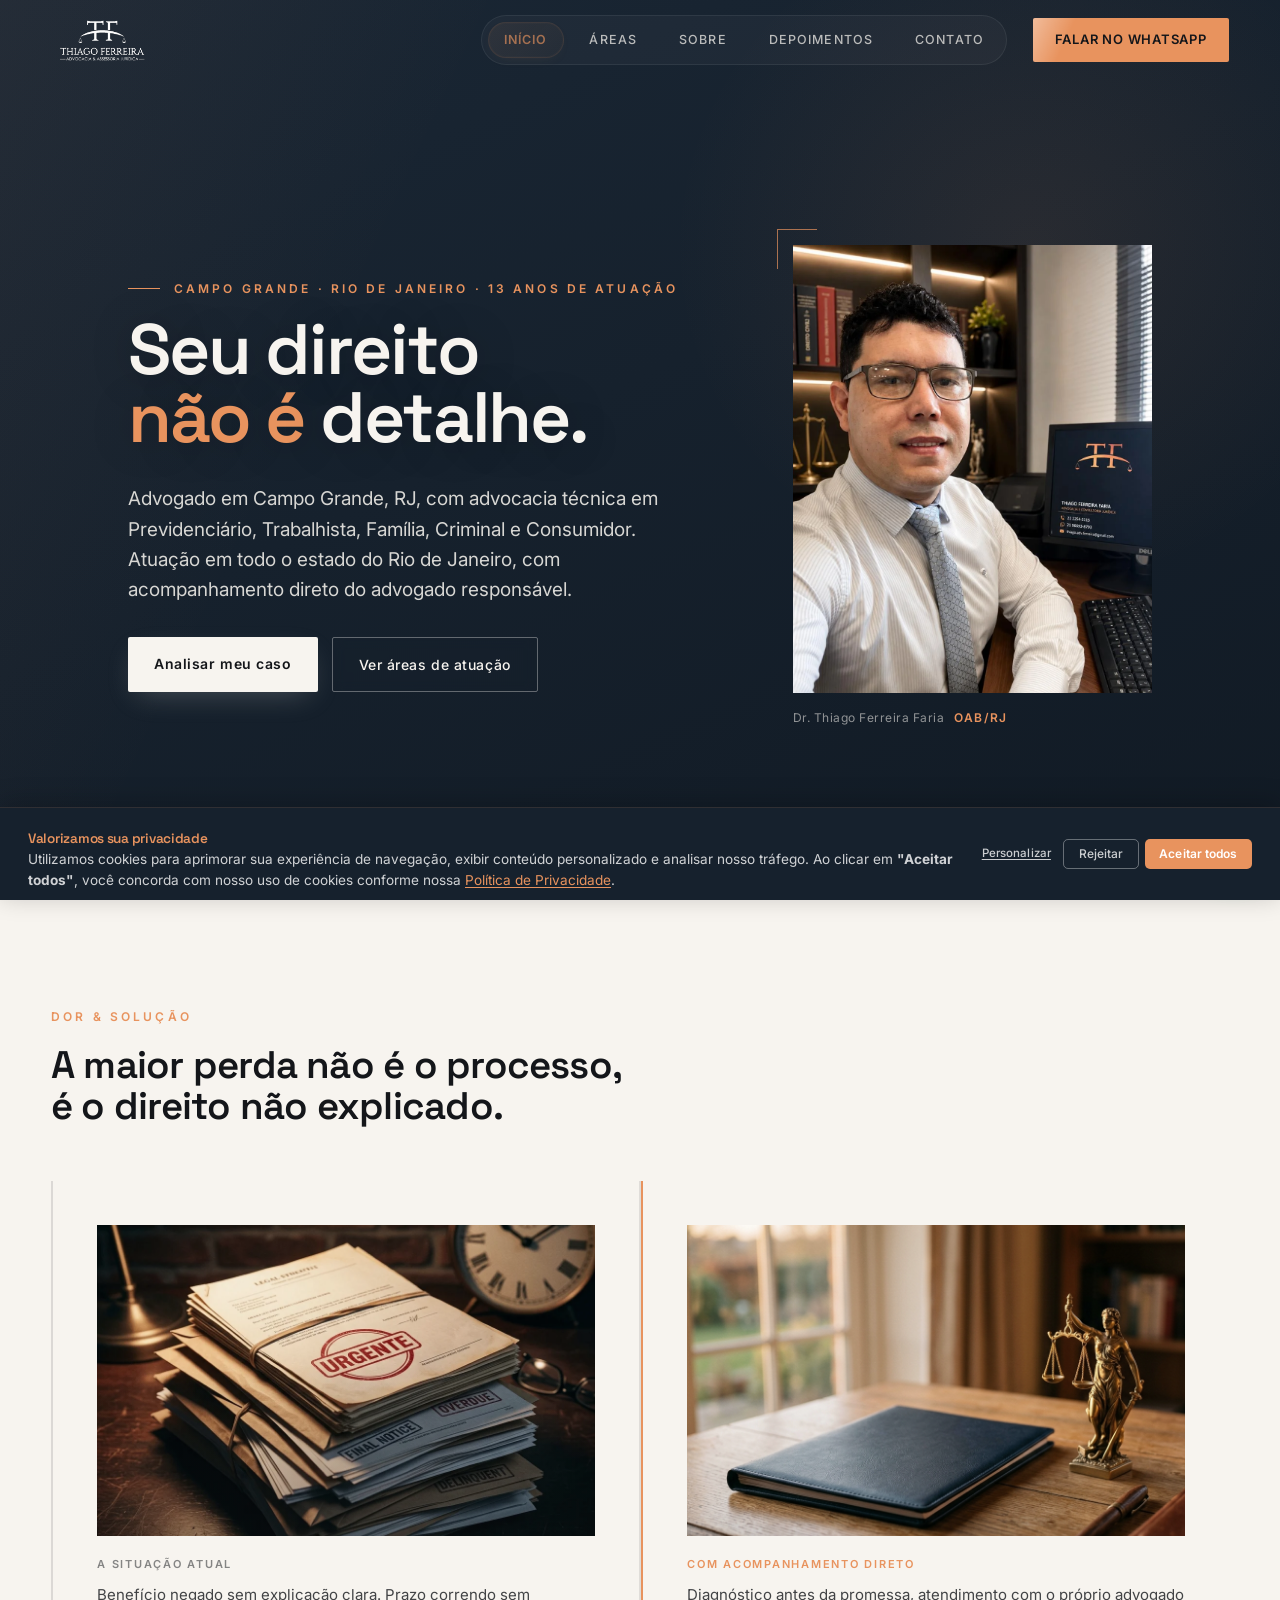
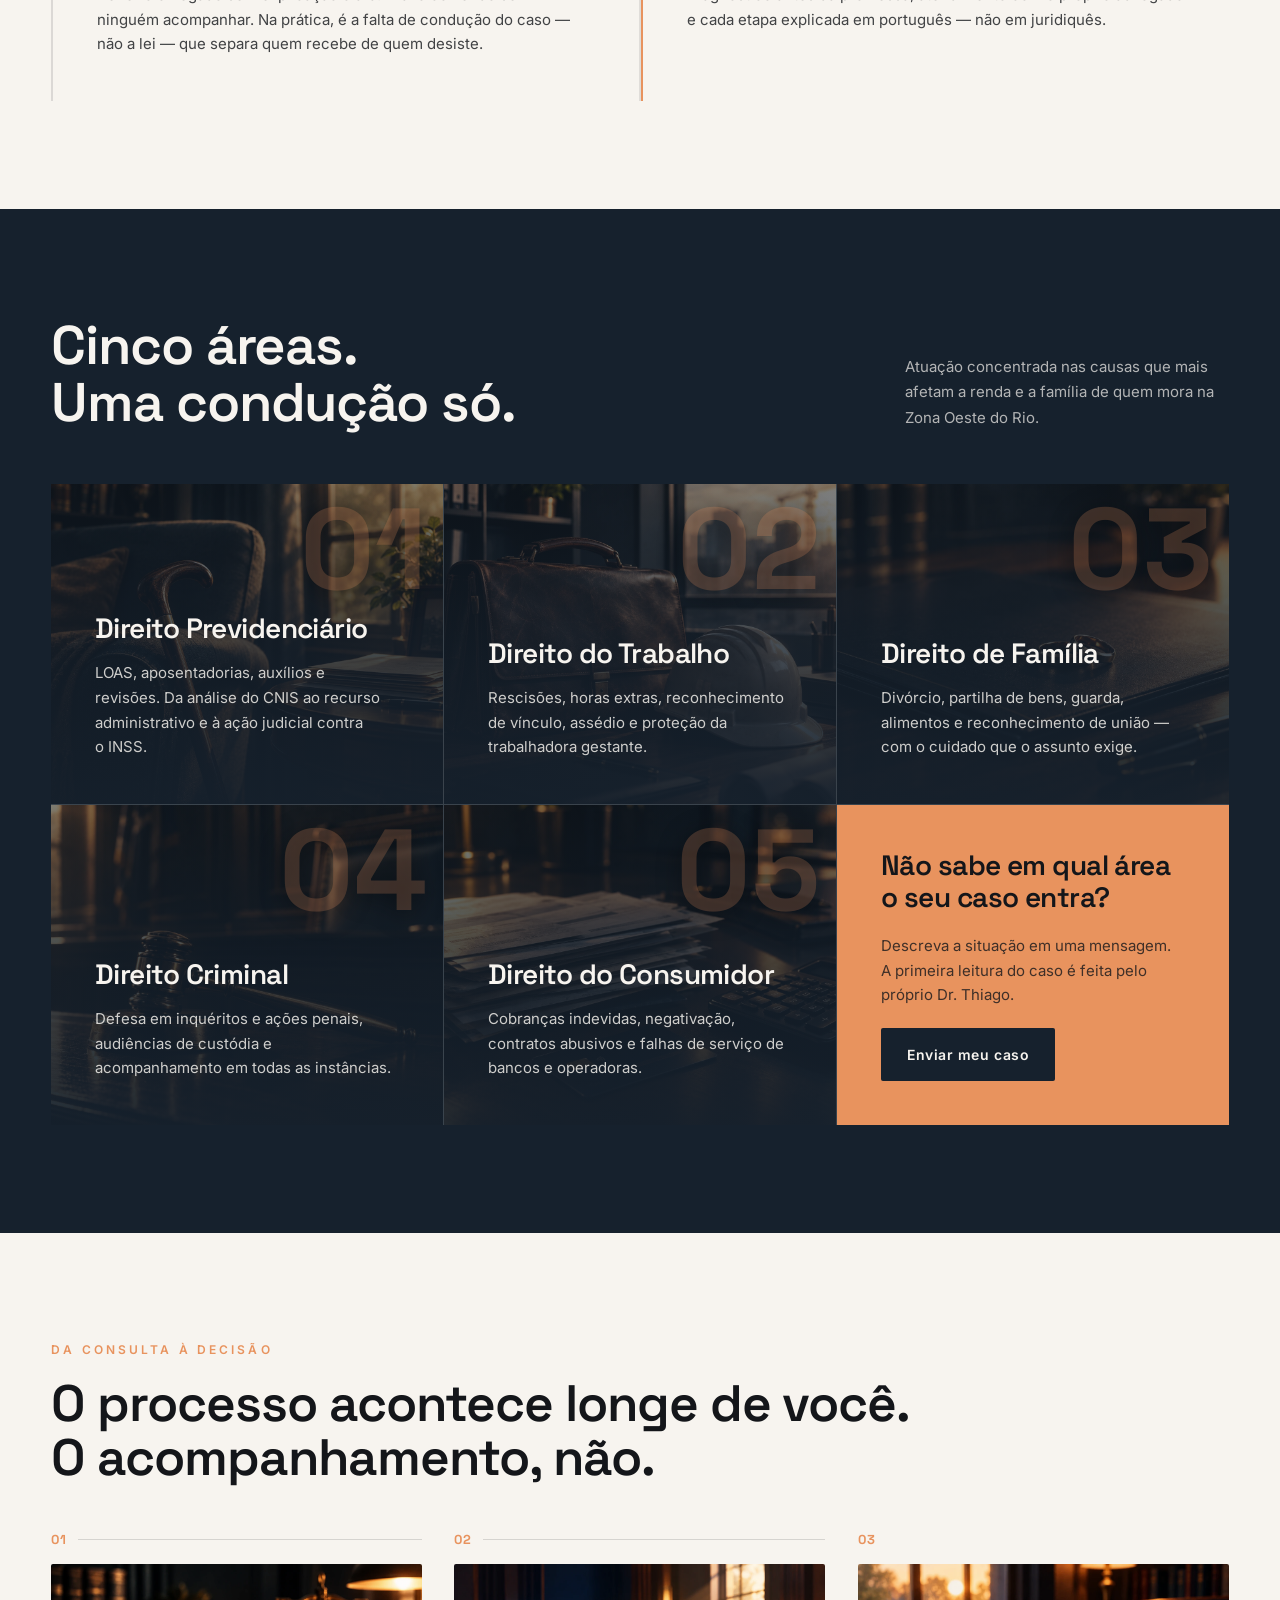
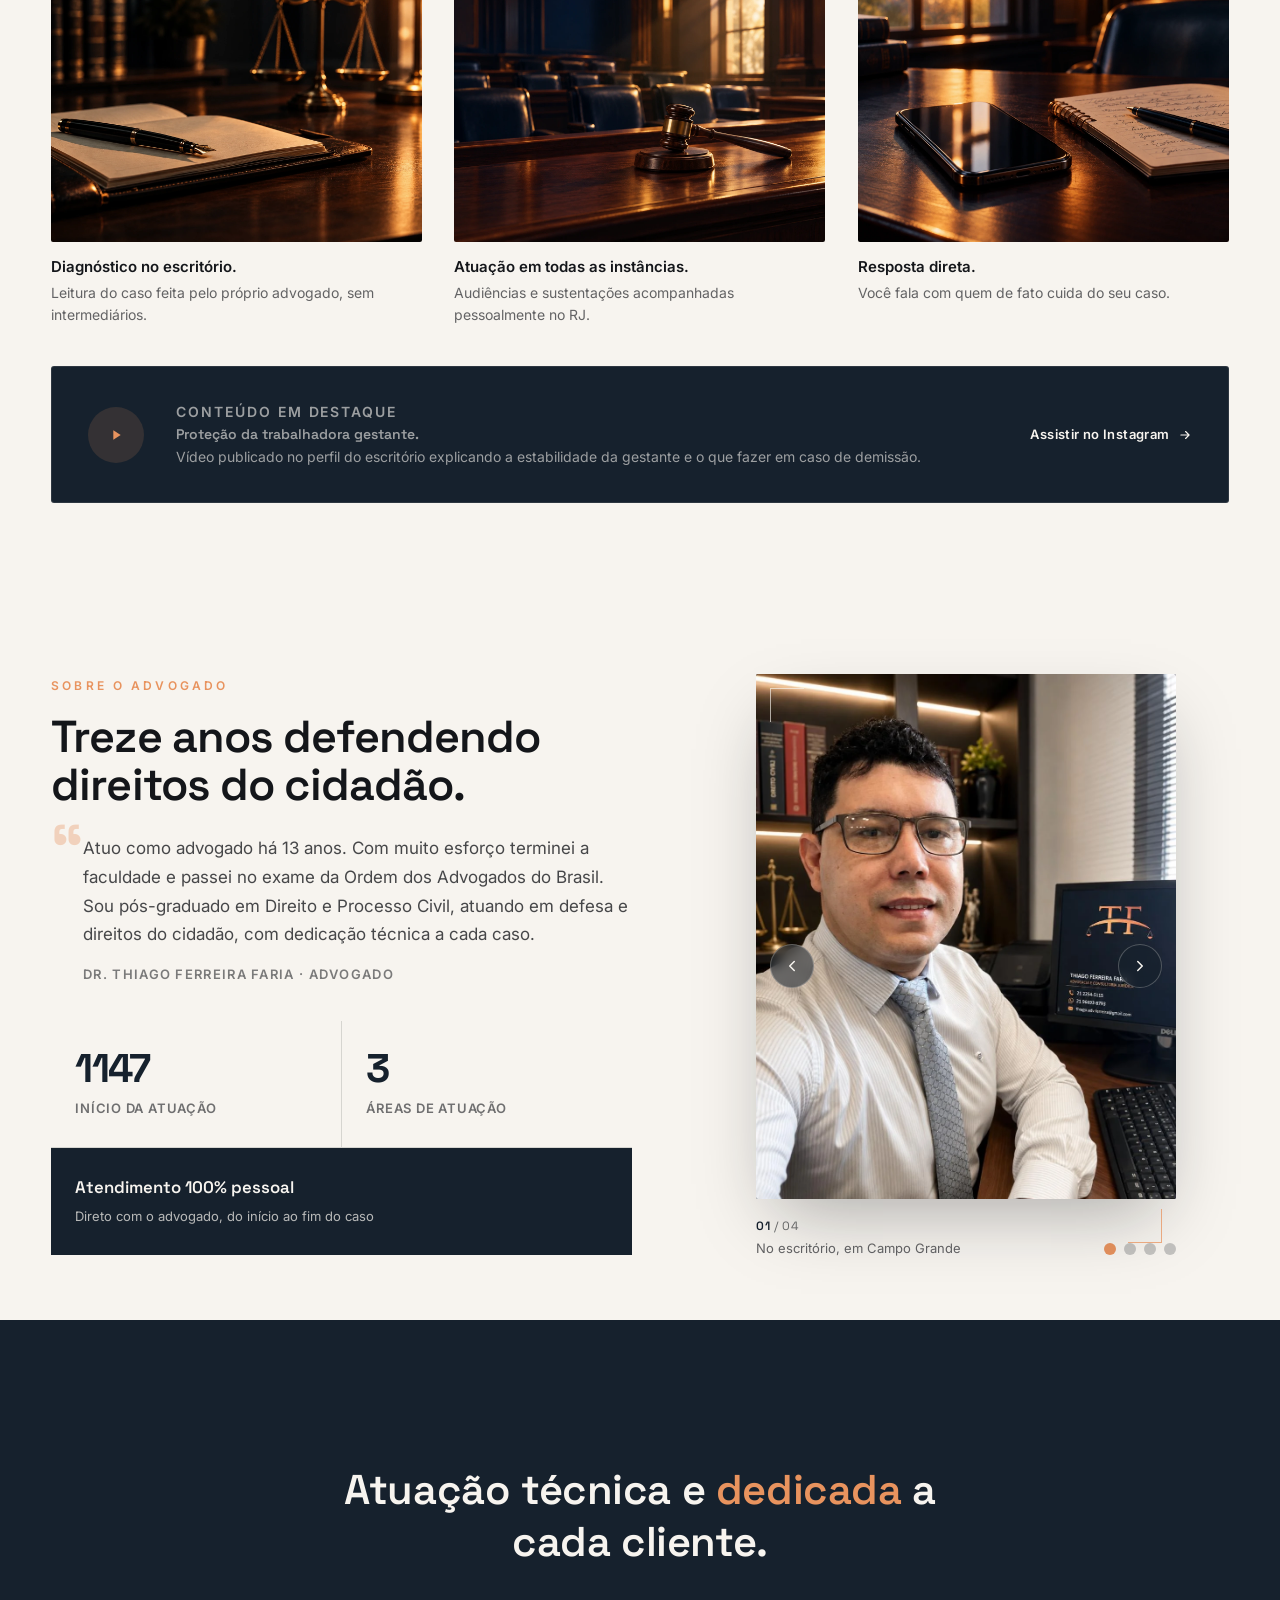
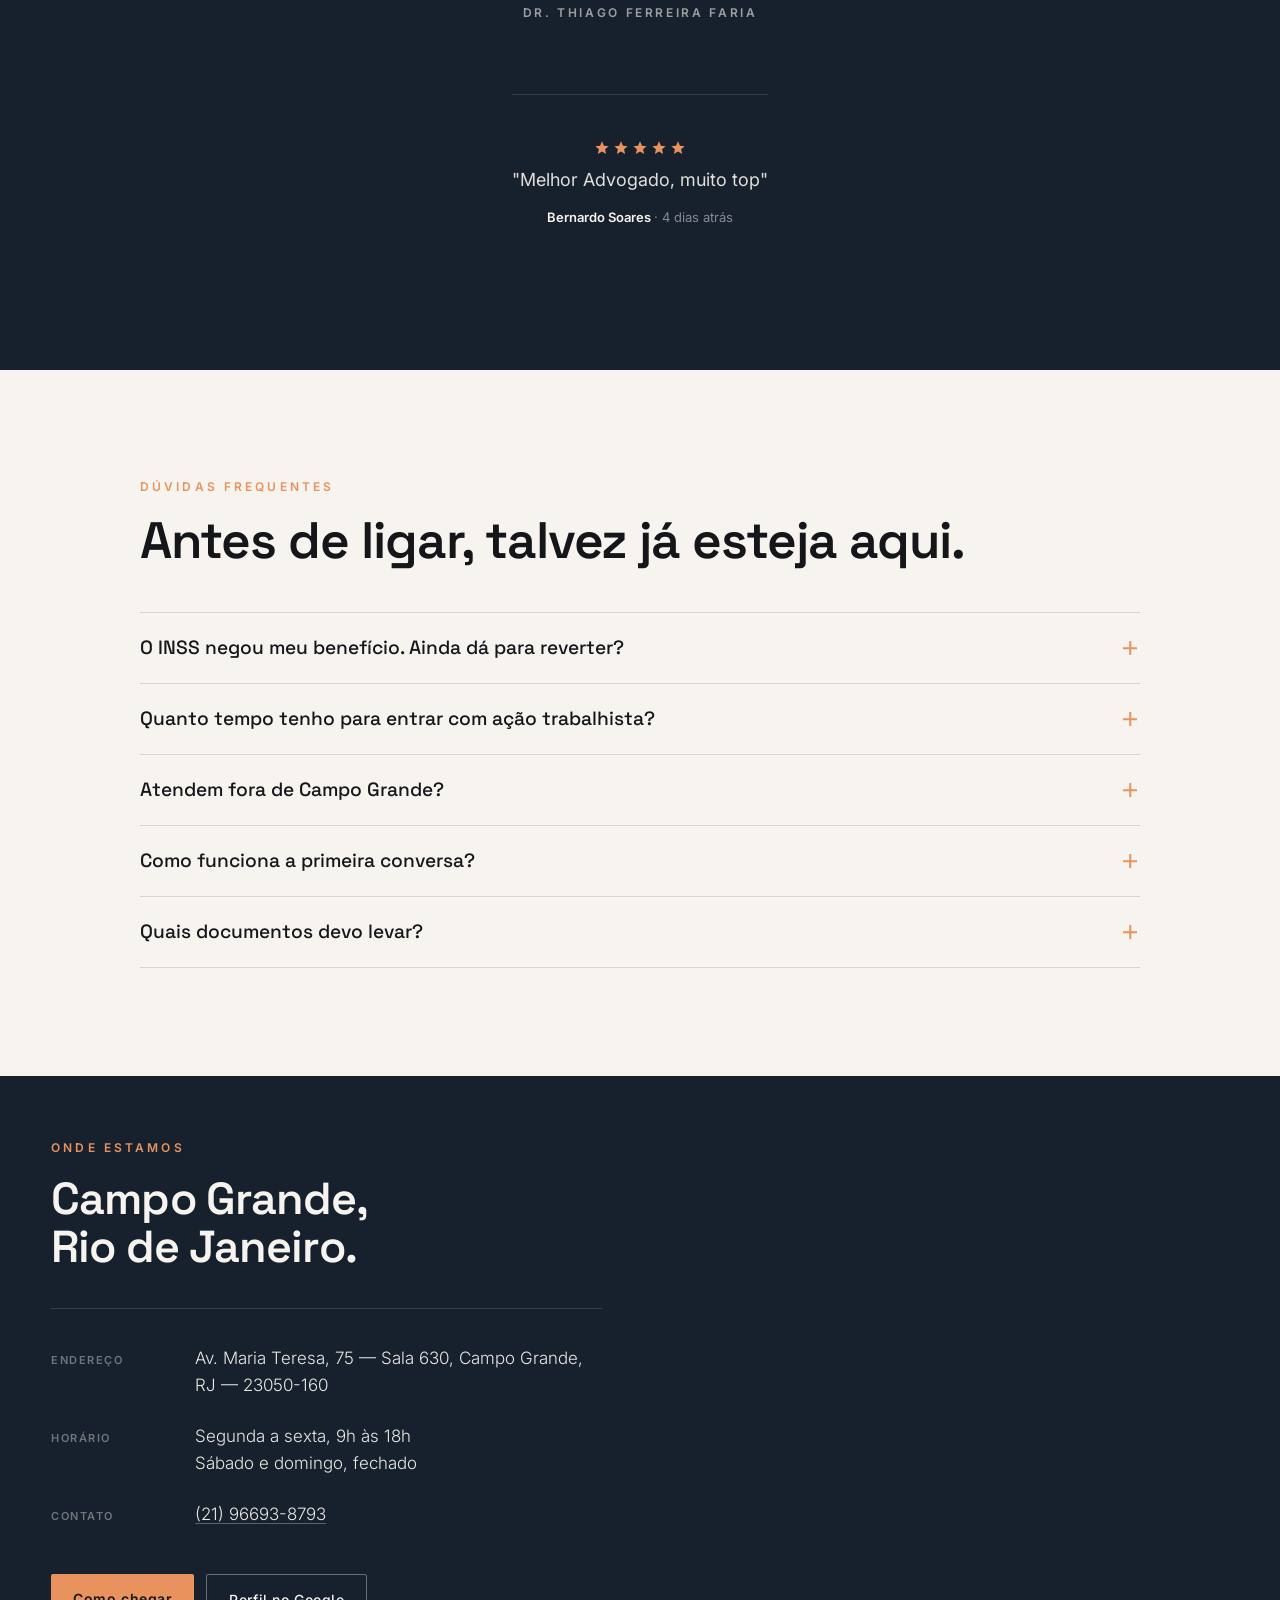
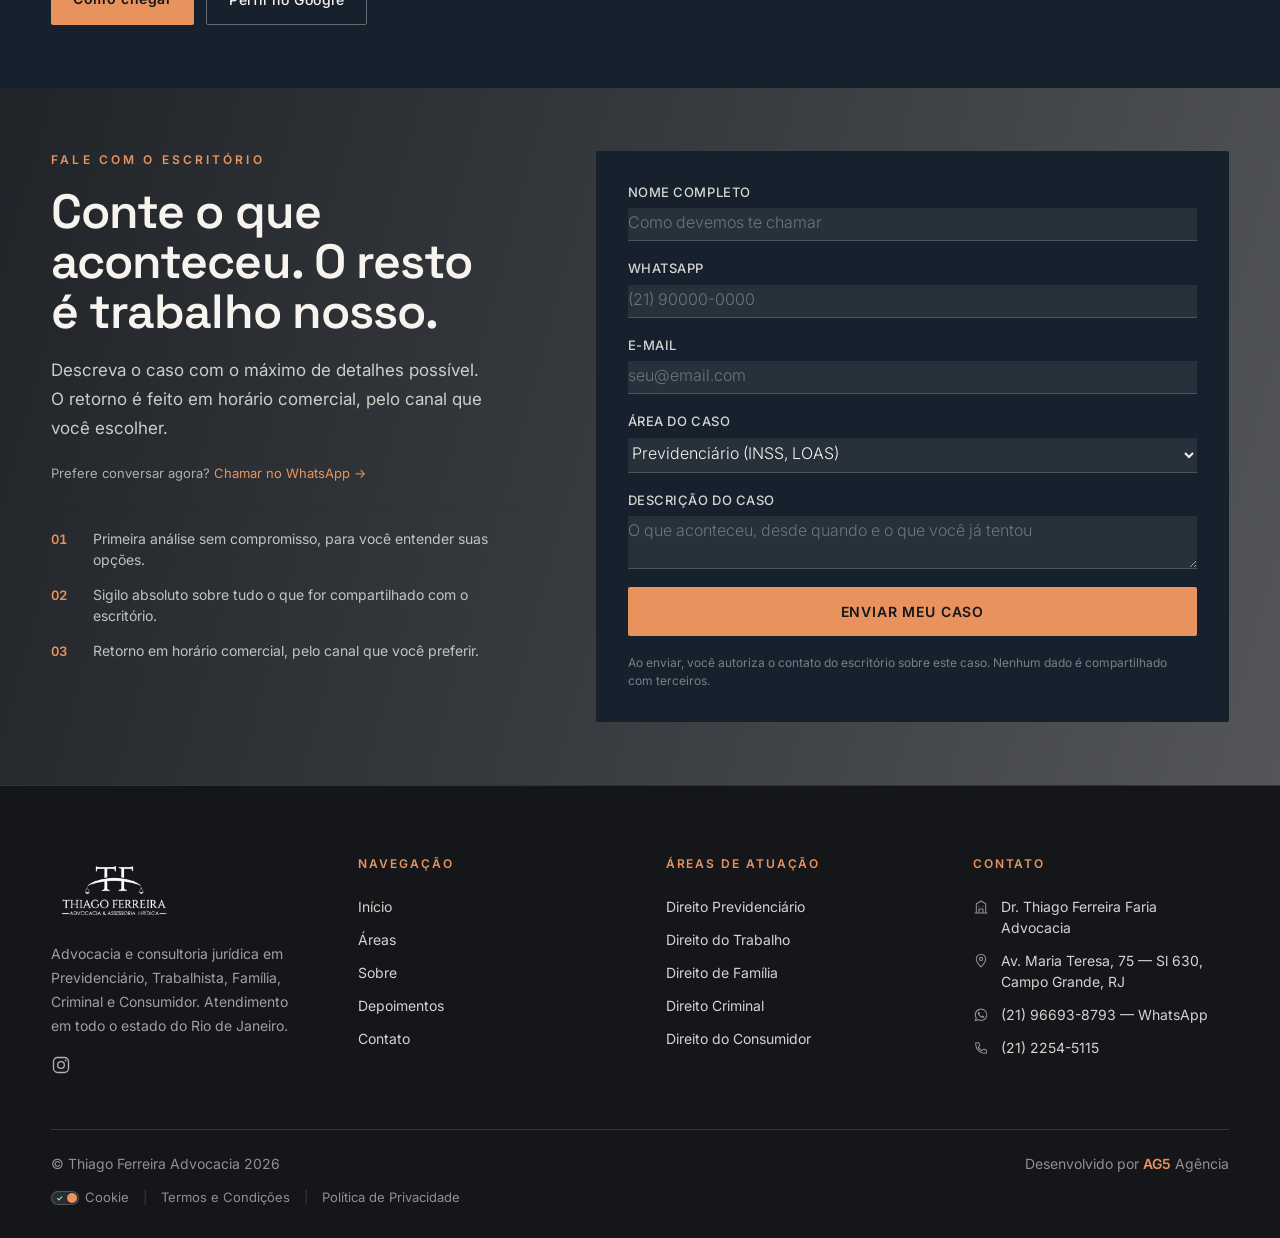
==== commit ffde7a4f: "Ajustes para publicação" ====
--- a/index.html
+++ b/index.html
@@ -5,7 +5,7 @@
 <meta name="viewport" content="width=device-width, initial-scale=1" />
 <title>Advogado em Campo Grande, RJ | Dr. Thiago Ferreira Faria Advocacia</title>
 <meta name="description" content="Advogado em Campo Grande, RJ, com 13 anos de atuação em Previdenciário, Trabalhista, Família, Criminal e Consumidor. Atendimento pessoal com o próprio advogado em todo o RJ." />
-<link rel="canonical" href="https://www.thiagoferreiraadvocacia.com.br/" />
+<link rel="canonical" href="https://thiagoferreiraadvocacia.ag5agencia.site/" />
 <meta name="robots" content="index, follow" />
 <meta name="geo.region" content="BR-RJ" />
 <meta name="geo.placename" content="Campo Grande, Rio de Janeiro" />
@@ -15,22 +15,30 @@
 <meta property="og:type" content="website" />
 <meta property="og:title" content="Advogado em Campo Grande, RJ | Dr. Thiago Ferreira Faria Advocacia" />
 <meta property="og:description" content="Advogado em Campo Grande, RJ, com 13 anos de atuação em Previdenciário, Trabalhista, Família, Criminal e Consumidor. Atendimento pessoal com o próprio advogado em todo o RJ." />
-<meta property="og:url" content="https://www.thiagoferreiraadvocacia.com.br/" />
-<meta property="og:image" content="https://www.thiagoferreiraadvocacia.com.br/assets/thiago-ferreira-faria-advogado-hero-pb.webp" />
+<meta property="og:url" content="https://thiagoferreiraadvocacia.ag5agencia.site/" />
+<meta property="og:image" content="https://thiagoferreiraadvocacia.ag5agencia.site/assets/thiago-ferreira-faria-advogado-hero-pb.webp" />
 <meta property="og:locale" content="pt_BR" />
 <meta property="og:site_name" content="Dr. Thiago Ferreira Faria Advocacia" />
 
 <meta name="twitter:card" content="summary_large_image" />
 <meta name="twitter:title" content="Advogado em Campo Grande, RJ | Dr. Thiago Ferreira Faria Advocacia" />
 <meta name="twitter:description" content="Advogado em Campo Grande, RJ, com 13 anos de atuação em Previdenciário, Trabalhista, Família, Criminal e Consumidor." />
-<meta name="twitter:image" content="https://www.thiagoferreiraadvocacia.com.br/assets/thiago-ferreira-faria-advogado-hero-pb.webp" />
+<meta name="twitter:image" content="https://thiagoferreiraadvocacia.ag5agencia.site/assets/thiago-ferreira-faria-advogado-hero-pb.webp" />
+
+<!-- PageSpeed fix: preload da imagem LCP (hero) -->
+<link rel="preload" href="assets/thiago-ferreira-faria-advogado-hero-pb.webp" as="image" fetchpriority="high" />
 
 <link rel="icon" href="assets/favicon-thiago-ferreira-faria.ico" />
 <link rel="preconnect" href="https://fonts.googleapis.com" />
 <link rel="preconnect" href="https://fonts.gstatic.com" crossorigin />
-<link href="https://fonts.googleapis.com/css2?family=Space+Grotesk:wght@400;500;600;700&family=Inter:wght@300;400;500;600&display=swap" rel="stylesheet" />
+<!-- PageSpeed fix: fonte carregada async (preload + onload trick) elimina render-blocking -->
+<link rel="preload" href="https://fonts.googleapis.com/css2?family=Space+Grotesk:wght@400;500;600;700&family=Inter:wght@300;400;500;600&display=swap" as="style" onload="this.onload=null;this.rel='stylesheet'" />
+<noscript><link href="https://fonts.googleapis.com/css2?family=Space+Grotesk:wght@400;500;600;700&family=Inter:wght@300;400;500;600&display=swap" rel="stylesheet" /></noscript>
+<link rel="preload" href="style.css" as="style" />
 <link rel="stylesheet" href="style.css" />
-<link rel="stylesheet" href="cookie-banner.css" />
+<!-- PageSpeed fix: CSS não crítico (cookie banner) carregado async -->
+<link rel="preload" href="cookie-banner.css" as="style" onload="this.onload=null;this.rel='stylesheet'" />
+<noscript><link rel="stylesheet" href="cookie-banner.css" /></noscript>
 
 <script type="application/ld+json">
 {
@@ -38,14 +46,14 @@
   "@graph": [
     {
       "@type": "LegalService",
-      "@id": "https://www.thiagoferreiraadvocacia.com.br/#negocio",
+      "@id": "https://thiagoferreiraadvocacia.ag5agencia.site/#negocio",
       "name": "Dr. Thiago Ferreira Faria Advocacia",
       "alternateName": "Advogado Campo Grande RJ - Dr. Thiago Ferreira Faria Advocacia | Direito Previdenciário | Direito Trabalhista",
-      "url": "https://www.thiagoferreiraadvocacia.com.br/",
-      "logo": "https://www.thiagoferreiraadvocacia.com.br/assets/logo-thiago-ferreira-faria-advocacia.webp",
+      "url": "https://thiagoferreiraadvocacia.ag5agencia.site/",
+      "logo": "https://thiagoferreiraadvocacia.ag5agencia.site/assets/logo-thiago-ferreira-faria-advocacia.webp",
       "image": [
-        "https://www.thiagoferreiraadvocacia.com.br/assets/thiago-ferreira-faria-advogado-hero-pb.webp",
-        "https://www.thiagoferreiraadvocacia.com.br/assets/thiago-ferreira-faria-advogado-escritorio-campo-grande.webp"
+        "https://thiagoferreiraadvocacia.ag5agencia.site/assets/thiago-ferreira-faria-advogado-hero-pb.webp",
+        "https://thiagoferreiraadvocacia.ag5agencia.site/assets/thiago-ferreira-faria-advogado-escritorio-campo-grande.webp"
       ],
       "description": "Advogado em Campo Grande, RJ, com 13 anos de atuação em Previdenciário, Trabalhista, Família, Criminal e Consumidor. Atendimento pessoal com o próprio advogado em todo o RJ.",
       "telephone": ["+5521966938793", "+552122545115"],
@@ -110,7 +118,7 @@
         "name": "Thiago Ferreira Faria",
         "jobTitle": "Advogado",
         "description": "Advogado há 13 anos, pós-graduado em Direito e Processo Civil, atuando em defesa e direitos do cidadão.",
-        "image": "https://www.thiagoferreiraadvocacia.com.br/assets/thiago-ferreira-faria-advogado-hero-pb.webp"
+        "image": "https://thiagoferreiraadvocacia.ag5agencia.site/assets/thiago-ferreira-faria-advogado-hero-pb.webp"
       },
 
       "hasOfferCatalog": {
@@ -124,7 +132,7 @@
               "name": "Direito Previdenciário",
               "description": "LOAS, aposentadorias, auxílios e revisões. Da análise do CNIS ao recurso administrativo e à ação judicial contra o INSS.",
               "areaServed": "Rio de Janeiro – RJ",
-              "provider": { "@id": "https://www.thiagoferreiraadvocacia.com.br/#negocio" }
+              "provider": { "@id": "https://thiagoferreiraadvocacia.ag5agencia.site/#negocio" }
             }
           },
           {
@@ -134,7 +142,7 @@
               "name": "Direito do Trabalho",
               "description": "Rescisões, horas extras, reconhecimento de vínculo, assédio e proteção da trabalhadora gestante.",
               "areaServed": "Rio de Janeiro – RJ",
-              "provider": { "@id": "https://www.thiagoferreiraadvocacia.com.br/#negocio" }
+              "provider": { "@id": "https://thiagoferreiraadvocacia.ag5agencia.site/#negocio" }
             }
           },
           {
@@ -144,7 +152,7 @@
               "name": "Direito de Família",
               "description": "Divórcio, partilha de bens, guarda, alimentos e reconhecimento de união estável.",
               "areaServed": "Rio de Janeiro – RJ",
-              "provider": { "@id": "https://www.thiagoferreiraadvocacia.com.br/#negocio" }
+              "provider": { "@id": "https://thiagoferreiraadvocacia.ag5agencia.site/#negocio" }
             }
           },
           {
@@ -154,7 +162,7 @@
               "name": "Direito Criminal",
               "description": "Defesa em inquéritos e ações penais, audiências de custódia e acompanhamento em todas as instâncias.",
               "areaServed": "Rio de Janeiro – RJ",
-              "provider": { "@id": "https://www.thiagoferreiraadvocacia.com.br/#negocio" }
+              "provider": { "@id": "https://thiagoferreiraadvocacia.ag5agencia.site/#negocio" }
             }
           },
           {
@@ -164,7 +172,7 @@
               "name": "Direito do Consumidor",
               "description": "Cobranças indevidas, negativação, contratos abusivos e falhas de serviço de bancos e operadoras.",
               "areaServed": "Rio de Janeiro – RJ",
-              "provider": { "@id": "https://www.thiagoferreiraadvocacia.com.br/#negocio" }
+              "provider": { "@id": "https://thiagoferreiraadvocacia.ag5agencia.site/#negocio" }
             }
           }
         ]
@@ -192,27 +200,27 @@
 
     {
       "@type": "WebSite",
-      "@id": "https://www.thiagoferreiraadvocacia.com.br/#website",
-      "url": "https://www.thiagoferreiraadvocacia.com.br/",
+      "@id": "https://thiagoferreiraadvocacia.ag5agencia.site/#website",
+      "url": "https://thiagoferreiraadvocacia.ag5agencia.site/",
       "name": "Advogado Campo Grande RJ - Dr. Thiago Ferreira Faria Advocacia | Direito Previdenciário | Direito Trabalhista",
-      "publisher": { "@id": "https://www.thiagoferreiraadvocacia.com.br/#negocio" },
+      "publisher": { "@id": "https://thiagoferreiraadvocacia.ag5agencia.site/#negocio" },
       "inLanguage": "pt-BR"
     },
 
     {
       "@type": "WebPage",
-      "@id": "https://www.thiagoferreiraadvocacia.com.br/#webpage",
-      "url": "https://www.thiagoferreiraadvocacia.com.br/",
+      "@id": "https://thiagoferreiraadvocacia.ag5agencia.site/#webpage",
+      "url": "https://thiagoferreiraadvocacia.ag5agencia.site/",
       "name": "Advogado em Campo Grande, RJ | Dr. Thiago Ferreira Faria Advocacia",
       "description": "Advogado em Campo Grande, RJ, com 13 anos de atuação em Previdenciário, Trabalhista, Família, Criminal e Consumidor. Atendimento pessoal com o próprio advogado em todo o RJ.",
-      "isPartOf": { "@id": "https://www.thiagoferreiraadvocacia.com.br/#website" },
-      "about": { "@id": "https://www.thiagoferreiraadvocacia.com.br/#negocio" },
+      "isPartOf": { "@id": "https://thiagoferreiraadvocacia.ag5agencia.site/#website" },
+      "about": { "@id": "https://thiagoferreiraadvocacia.ag5agencia.site/#negocio" },
       "inLanguage": "pt-BR"
     },
 
     {
       "@type": "FAQPage",
-      "@id": "https://www.thiagoferreiraadvocacia.com.br/#faq",
+      "@id": "https://thiagoferreiraadvocacia.ag5agencia.site/#faq",
       "mainEntity": [
         {
           "@type": "Question",
@@ -262,7 +270,7 @@
 </head>
 <body>
 
-<nav class="nav" id="nav">
+<nav class="nav" id="nav" aria-label="Navegação principal">
   <a class="nav__logo" href="#topo" aria-label="Início">
     <img src="assets/logo-thiago-ferreira-faria-advocacia.webp" alt="Thiago Ferreira — Advocacia &amp; Assessoria Jurídica" />
   </a>
@@ -278,7 +286,7 @@
       <a href="#depoimentos">Depoimentos</a>
       <a href="#contato">Contato</a>
     </div>
-    <a class="btn btn--copper nav__cta" href="https://wa.me/5521966938793?text=Ol%C3%A1%2C%20vim%20atrav%C3%A9s%20do%20site%20e%20gostaria%20de%20agendar%20uma%20consulta%20jur%C3%ADdica." target="_blank" rel="noopener">Falar no WhatsApp</a>
+    <a class="btn btn--copper nav__cta" href="https://wa.me/5521966938793?text=Ol%C3%A1%2C%20vim%20atrav%C3%A9s%20do%20site%20e%20gostaria%20de%20agendar%20uma%20consulta%20jur%C3%ADdica." target="_blank" rel="noopener noreferrer" aria-label="Falar no WhatsApp – menu principal">Falar no WhatsApp</a>
   </div>
 </nav>
 
@@ -286,13 +294,14 @@
   <div class="hero__glow" aria-hidden="true"></div>
   <div class="hero__inner">
     <div class="hero__text">
-      <p class="kicker kicker--copper hero__kicker reveal"><span class="hero__kicker-line" aria-hidden="true"></span>Campo Grande · Rio de Janeiro · 13 anos de atuação</p>
+      <!-- PageSpeed fix: reveal removido dos elementos do hero — LCP não fica preso a opacity:0 por até 900ms -->
+      <p class="kicker kicker--copper hero__kicker"><span class="hero__kicker-line" aria-hidden="true"></span>Campo Grande · Rio de Janeiro · 13 anos de atuação</p>
       <h1 class="hero__title">
-        <span class="reveal">Seu direito</span>
-        <span class="reveal hero__title-line2"><span class="hero__accent">não é</span> detalhe.</span>
+        <span>Seu direito</span>
+        <span class="hero__title-line2"><span class="hero__accent">não é</span> detalhe.</span>
       </h1>
-      <p class="hero__lede reveal">Advogado em Campo Grande, RJ, com advocacia técnica em Previdenciário, Trabalhista, Família, Criminal e Consumidor. Atuação em todo o estado do Rio de Janeiro, com acompanhamento direto do advogado responsável.</p>
-      <div class="hero__actions reveal">
+      <p class="hero__lede">Advogado em Campo Grande, RJ, com advocacia técnica em Previdenciário, Trabalhista, Família, Criminal e Consumidor. Atuação em todo o estado do Rio de Janeiro, com acompanhamento direto do advogado responsável.</p>
+      <div class="hero__actions">
         <a class="btn btn--light" href="#contato">Analisar meu caso</a>
         <a class="btn btn--ghost" href="#areas">Ver áreas de atuação</a>
       </div>
@@ -367,7 +376,7 @@
         <h3>Não sabe em qual área o seu caso entra?</h3>
         <div>
           <p>Descreva a situação em uma mensagem. A primeira leitura do caso é feita pelo próprio Dr. Thiago.</p>
-          <a class="btn btn--navy" href="https://wa.me/5521966938793?text=Ol%C3%A1%2C%20vim%20atrav%C3%A9s%20do%20site%20e%20gostaria%20de%20enviar%20meu%20caso%20para%20an%C3%A1lise." target="_blank" rel="noopener">Enviar meu caso</a>
+          <a class="btn btn--navy" href="https://wa.me/5521966938793?text=Ol%C3%A1%2C%20vim%20atrav%C3%A9s%20do%20site%20e%20gostaria%20de%20enviar%20meu%20caso%20para%20an%C3%A1lise." target="_blank" rel="noopener noreferrer">Enviar meu caso</a>
         </div>
       </article>
     </div>
@@ -420,7 +429,7 @@
         </figcaption>
       </figure>
     </div>
-    <a class="video-card reveal" href="https://www.instagram.com/p/CVopYtZtXF1/" target="_blank" rel="noopener">
+    <a class="video-card reveal" href="https://www.instagram.com/p/CVopYtZtXF1/" target="_blank" rel="noopener noreferrer">
       <span class="video-card__play" aria-hidden="true">
         <svg width="16" height="16" viewBox="0 0 24 24" fill="currentColor"><path d="M8 5v14l11-7z"/></svg>
       </span>
@@ -500,6 +509,17 @@
     <p>Atuação técnica e <span>dedicada</span> a cada cliente.</p>
     <footer>Dr. Thiago Ferreira Faria</footer>
   </blockquote>
+  <div class="quote__review">
+    <div class="quote__review-stars" aria-label="Avaliação 5 de 5 estrelas">
+      <svg width="16" height="16" viewBox="0 0 24 24" fill="currentColor" aria-hidden="true"><path d="M12 2l2.9 6.6 7.1.6-5.4 4.7 1.6 7-6.2-3.8-6.2 3.8 1.6-7-5.4-4.7 7.1-.6z"/></svg>
+      <svg width="16" height="16" viewBox="0 0 24 24" fill="currentColor" aria-hidden="true"><path d="M12 2l2.9 6.6 7.1.6-5.4 4.7 1.6 7-6.2-3.8-6.2 3.8 1.6-7-5.4-4.7 7.1-.6z"/></svg>
+      <svg width="16" height="16" viewBox="0 0 24 24" fill="currentColor" aria-hidden="true"><path d="M12 2l2.9 6.6 7.1.6-5.4 4.7 1.6 7-6.2-3.8-6.2 3.8 1.6-7-5.4-4.7 7.1-.6z"/></svg>
+      <svg width="16" height="16" viewBox="0 0 24 24" fill="currentColor" aria-hidden="true"><path d="M12 2l2.9 6.6 7.1.6-5.4 4.7 1.6 7-6.2-3.8-6.2 3.8 1.6-7-5.4-4.7 7.1-.6z"/></svg>
+      <svg width="16" height="16" viewBox="0 0 24 24" fill="currentColor" aria-hidden="true"><path d="M12 2l2.9 6.6 7.1.6-5.4 4.7 1.6 7-6.2-3.8-6.2 3.8 1.6-7-5.4-4.7 7.1-.6z"/></svg>
+    </div>
+    <p class="quote__review-text">"Melhor Advogado, muito top"</p>
+    <p class="quote__review-author">Bernardo Soares <span>· 4 dias atrás</span></p>
+  </div>
 </section>
 
 <section class="section section--light faq-section" id="faq">
@@ -565,14 +585,14 @@
         <div>
           <dt>Contato</dt>
           <dd>
-            <a href="https://wa.me/5521966938793?text=Ol%C3%A1%2C%20vim%20atrav%C3%A9s%20do%20site%20e%20gostaria%20de%20agendar%20uma%20consulta%20jur%C3%ADdica." target="_blank" rel="noopener">(21) 96693-8793</a>
+            <a href="https://wa.me/5521966938793?text=Ol%C3%A1%2C%20vim%20atrav%C3%A9s%20do%20site%20e%20gostaria%20de%20agendar%20uma%20consulta%20jur%C3%ADdica." target="_blank" rel="noopener noreferrer" aria-label="WhatsApp – (21) 96693-8793">(21) 96693-8793</a>
           </dd>
         </div>
       </dl>
 
       <div class="local__actions">
-        <a class="btn btn--copper" href="https://www.google.com/maps/dir//Advogado+Dr.Thiago+Ferreira+Faria+%7C+Direito+Trabalhista+em+Campo+Grande+RJ+%7C+Previdenci%C3%A1rio+em+Campo+Grande+RJ,+Av.+Maria+Teresa,+75+-+Sl+630+-+Campo+Grande,+Rio+de+Janeiro+-+RJ,+23050-160/@-22.885678,-43.3815552,15z/data=!4m8!4m7!1m0!1m5!1m1!1s0x9be31af3191af1:0xecb54aec549789c8!2m2!1d-43.5657957!2d-22.9043377" target="_blank" rel="noopener">Como chegar</a>
-        <a class="btn btn--ghost" href="https://share.google/JUh9bQpia10CRbpCJ" target="_blank" rel="noopener">Perfil no Google</a>
+        <a class="btn btn--copper" href="https://www.google.com/maps/dir//Advogado+Dr.Thiago+Ferreira+Faria+%7C+Direito+Trabalhista+em+Campo+Grande+RJ+%7C+Previdenci%C3%A1rio+em+Campo+Grande+RJ,+Av.+Maria+Teresa,+75+-+Sl+630+-+Campo+Grande,+Rio+de+Janeiro+-+RJ,+23050-160/@-22.885678,-43.3815552,15z/data=!4m8!4m7!1m0!1m5!1m1!1s0x9be31af3191af1:0xecb54aec549789c8!2m2!1d-43.5657957!2d-22.9043377" target="_blank" rel="noopener noreferrer">Como chegar</a>
+        <a class="btn btn--ghost" href="https://share.google/JUh9bQpia10CRbpCJ" target="_blank" rel="noopener noreferrer">Perfil no Google</a>
       </div>
     </div>
 
@@ -589,7 +609,7 @@
       <p class="kicker kicker--copper">Fale com o escritório</p>
       <h2 class="h2">Conte o que aconteceu. O resto é trabalho nosso.</h2>
       <p class="lede">Descreva o caso com o máximo de detalhes possível. O retorno é feito em horário comercial, pelo canal que você escolher.</p>
-      <p class="note">Prefere conversar agora? <a href="https://wa.me/5521966938793?text=Ol%C3%A1%2C%20vim%20atrav%C3%A9s%20do%20site%20e%20gostaria%20de%20conversar%20sobre%20meu%20caso." target="_blank" rel="noopener">Chamar no WhatsApp →</a></p>
+      <p class="note">Prefere conversar agora? <a href="https://wa.me/5521966938793?text=Ol%C3%A1%2C%20vim%20atrav%C3%A9s%20do%20site%20e%20gostaria%20de%20conversar%20sobre%20meu%20caso." target="_blank" rel="noopener noreferrer">Chamar no WhatsApp →</a></p>
 
       <dl class="contact__assurances">
         <div>
@@ -681,7 +701,7 @@
   <div class="wrap credits">
     <div class="credits__top">
       <p>© Thiago Ferreira Advocacia 2026</p>
-      <p>Desenvolvido por <a href="https://www.ag5agencia.com.br" target="_blank" rel="noopener">AG5</a> Agência</p>
+      <p>Desenvolvido por <a href="https://www.ag5agencia.com.br" target="_blank" rel="noopener noreferrer">AG5</a> Agência</p>
     </div>
     <div class="credits__right">
       <a href="#" id="ck-prefs-link" style="text-decoration:none; color:inherit; display:inline-flex; align-items:center; gap:6px;">
@@ -708,13 +728,13 @@
       <span></span><span></span>
     </button>
   </div>
-  <nav class="drawer__menu" id="drawerMenu">
+  <nav class="drawer__menu" id="drawerMenu" aria-label="Navegação mobile">
     <a href="#topo">Início</a>
     <a href="#areas">Áreas</a>
     <a href="#sobre">Sobre</a>
     <a href="#depoimentos">Depoimentos</a>
     <a href="#contato">Contato</a>
-    <a class="btn btn--copper drawer__cta" href="https://wa.me/5521966938793?text=Ol%C3%A1%2C%20vim%20atrav%C3%A9s%20do%20site%20e%20gostaria%20de%20agendar%20uma%20consulta%20jur%C3%ADdica." target="_blank" rel="noopener">Falar no WhatsApp</a>
+    <a class="btn btn--copper drawer__cta" href="https://wa.me/5521966938793?text=Ol%C3%A1%2C%20vim%20atrav%C3%A9s%20do%20site%20e%20gostaria%20de%20agendar%20uma%20consulta%20jur%C3%ADdica." target="_blank" rel="noopener noreferrer" aria-label="Falar no WhatsApp – menu mobile">Falar no WhatsApp</a>
   </nav>
 </aside>
 
--- a/style.css
+++ b/style.css
@@ -184,7 +184,7 @@
 /* ---------- hero ---------- */
 .hero{
   position:relative;overflow:hidden;color:var(--color-offwhite);
-  min-height:92vh;display:flex;flex-direction:column;justify-content:center;
+  min-height:100vh;display:flex;flex-direction:column;justify-content:center;
   padding:clamp(110px,15vh,150px) var(--pad-x) clamp(48px,7vh,80px);
   background:
     linear-gradient(115deg,rgba(232,147,94,.05) 0%,transparent 30%),
@@ -470,8 +470,9 @@
 }
 
 .carousel__arrow{
+  /* Accessibility fix: 44x44 = touch target mínimo (era 38x38) */
   position:absolute;top:50%;transform:translateY(-50%);z-index:3;
-  display:flex;align-items:center;justify-content:center;width:38px;height:38px;border-radius:50%;
+  display:flex;align-items:center;justify-content:center;width:44px;height:44px;border-radius:50%;
   background:rgba(22,33,45,.55);backdrop-filter:blur(6px);color:var(--color-offwhite);
   border:1px solid rgba(247,244,239,.25);cursor:pointer;transition:background .2s ease,border-color .2s ease,transform .2s ease;
 }
@@ -483,7 +484,8 @@
 .carousel__meta{min-width:0}
 .carousel__count{
   margin:0 0 4px;font-family:'Space Grotesk',sans-serif;font-size:12px;letter-spacing:.06em;
-  color:rgba(20,22,26,.42);white-space:nowrap;
+  /* Accessibility fix: opacity .42 falhava WCAG 4.5:1 (ratio 2.67); .62 aprova (ratio ~4.6) */
+  color:rgba(20,22,26,.62);white-space:nowrap;
 }
 .carousel__count-current{color:var(--color-navy);font-weight:600}
 .carousel__caption{
@@ -492,12 +494,14 @@
   transition:opacity .3s ease;
 }
 .carousel__dots{display:flex;gap:8px;flex-shrink:0;padding-bottom:2px}
+/* Accessibility fix: padding igual nos 4 lados amplia a área de toque sem esticar o círculo; background-clip mantém o visual pequeno original */
 .carousel__dot{
-  width:6px;height:6px;border-radius:50%;border:0;padding:0;cursor:pointer;
+  width:6px;height:6px;border-radius:50%;border:0;cursor:pointer;
+  padding:6px;background-clip:content-box;
   background:rgba(20,22,26,.22);transition:background .25s ease,transform .25s ease,width .3s ease;
 }
 .carousel__dot:hover{background:rgba(20,22,26,.4)}
-.carousel__dot.is-active{width:22px;border-radius:4px;background:var(--color-copper)}
+.carousel__dot.is-active{width:10px;border-radius:50%;background:var(--color-copper)}
 
 @media (max-width:900px){
   .about{grid-template-columns:1fr}
@@ -669,11 +673,8 @@
 @keyframes revealIn{from{opacity:0;transform:scale(.94)}to{opacity:1;transform:none}}
 @keyframes fadeIn{from{opacity:0}to{opacity:1}}
 
+/* PageSpeed fix: seletores .hero__text/.hero__title .reveal removidos — hero não usa mais reveal (ver LCP fix) */
 .reveal{animation:revealUp 700ms var(--ease-out-soft) both;will-change:transform,opacity}
-.hero__text .reveal:nth-of-type(2){animation-delay:110ms}
-.hero__text .reveal:nth-of-type(3){animation-delay:220ms}
-.hero__title .reveal:nth-child(2){animation-delay:110ms}
-.hero__title .reveal:nth-child(3){animation-delay:220ms}
 
 /* revelação ligada ao scroll onde houver suporte; sem suporte, anima no load */
 @supports (animation-timeline:view()){
@@ -742,8 +743,9 @@
 .wa-badge.show{opacity:1;transform:scale(1)}
 
 .wa-close{
-  position:absolute;top:10px;right:10px;background:none;border:none;color:#999;cursor:pointer;
-  padding:5px;transition:color .3s;display:flex;align-items:center;justify-content:center;
+  /* Accessibility fix: padding 15px = touch target 44x44 (ícone 14px mantido) */
+  position:absolute;top:2px;right:2px;background:none;border:none;color:#999;cursor:pointer;
+  padding:15px;transition:color .3s;display:flex;align-items:center;justify-content:center;
 }
 .wa-close:hover{color:#666}
 
--- a/style.css
+++ b/style.css
@@ -184,7 +184,7 @@
 /* ---------- hero ---------- */
 .hero{
   position:relative;overflow:hidden;color:var(--color-offwhite);
-  min-height:92vh;display:flex;flex-direction:column;justify-content:center;
+  min-height:100vh;display:flex;flex-direction:column;justify-content:center;
   padding:clamp(110px,15vh,150px) var(--pad-x) clamp(48px,7vh,80px);
   background:
     linear-gradient(115deg,rgba(232,147,94,.05) 0%,transparent 30%),
@@ -470,8 +470,9 @@
 }
 
 .carousel__arrow{
+  /* Accessibility fix: 44x44 = touch target mínimo (era 38x38) */
   position:absolute;top:50%;transform:translateY(-50%);z-index:3;
-  display:flex;align-items:center;justify-content:center;width:38px;height:38px;border-radius:50%;
+  display:flex;align-items:center;justify-content:center;width:44px;height:44px;border-radius:50%;
   background:rgba(22,33,45,.55);backdrop-filter:blur(6px);color:var(--color-offwhite);
   border:1px solid rgba(247,244,239,.25);cursor:pointer;transition:background .2s ease,border-color .2s ease,transform .2s ease;
 }
@@ -483,7 +484,8 @@
 .carousel__meta{min-width:0}
 .carousel__count{
   margin:0 0 4px;font-family:'Space Grotesk',sans-serif;font-size:12px;letter-spacing:.06em;
-  color:rgba(20,22,26,.42);white-space:nowrap;
+  /* Accessibility fix: opacity .42 falhava WCAG 4.5:1 (ratio 2.67); .62 aprova (ratio ~4.6) */
+  color:rgba(20,22,26,.62);white-space:nowrap;
 }
 .carousel__count-current{color:var(--color-navy);font-weight:600}
 .carousel__caption{
@@ -492,12 +494,14 @@
   transition:opacity .3s ease;
 }
 .carousel__dots{display:flex;gap:8px;flex-shrink:0;padding-bottom:2px}
+/* Accessibility fix: padding igual nos 4 lados amplia a área de toque sem esticar o círculo; background-clip mantém o visual pequeno original */
 .carousel__dot{
-  width:6px;height:6px;border-radius:50%;border:0;padding:0;cursor:pointer;
+  width:6px;height:6px;border-radius:50%;border:0;cursor:pointer;
+  padding:6px;background-clip:content-box;
   background:rgba(20,22,26,.22);transition:background .25s ease,transform .25s ease,width .3s ease;
 }
 .carousel__dot:hover{background:rgba(20,22,26,.4)}
-.carousel__dot.is-active{width:22px;border-radius:4px;background:var(--color-copper)}
+.carousel__dot.is-active{width:10px;border-radius:50%;background:var(--color-copper)}
 
 @media (max-width:900px){
   .about{grid-template-columns:1fr}
@@ -669,11 +673,8 @@
 @keyframes revealIn{from{opacity:0;transform:scale(.94)}to{opacity:1;transform:none}}
 @keyframes fadeIn{from{opacity:0}to{opacity:1}}
 
+/* PageSpeed fix: seletores .hero__text/.hero__title .reveal removidos — hero não usa mais reveal (ver LCP fix) */
 .reveal{animation:revealUp 700ms var(--ease-out-soft) both;will-change:transform,opacity}
-.hero__text .reveal:nth-of-type(2){animation-delay:110ms}
-.hero__text .reveal:nth-of-type(3){animation-delay:220ms}
-.hero__title .reveal:nth-child(2){animation-delay:110ms}
-.hero__title .reveal:nth-child(3){animation-delay:220ms}
 
 /* revelação ligada ao scroll onde houver suporte; sem suporte, anima no load */
 @supports (animation-timeline:view()){
@@ -742,8 +743,9 @@
 .wa-badge.show{opacity:1;transform:scale(1)}
 
 .wa-close{
-  position:absolute;top:10px;right:10px;background:none;border:none;color:#999;cursor:pointer;
-  padding:5px;transition:color .3s;display:flex;align-items:center;justify-content:center;
+  /* Accessibility fix: padding 15px = touch target 44x44 (ícone 14px mantido) */
+  position:absolute;top:2px;right:2px;background:none;border:none;color:#999;cursor:pointer;
+  padding:15px;transition:color .3s;display:flex;align-items:center;justify-content:center;
 }
 .wa-close:hover{color:#666}
 
--- a/cookie-banner.css
+++ b/cookie-banner.css
@@ -161,21 +161,23 @@
 }
 
 /* Outline — Borda sutil */
+/* Accessibility fix: opacity .38 falhava WCAG 4.5:1; .78 aprova (padrão AG5) */
 .ck-btn--outline {
     background: transparent;
-    border: 1px solid rgba(255, 255, 255, 0.12);
-    color: rgba(255, 255, 255, 0.38);
+    border: 1px solid rgba(255, 255, 255, 0.35);
+    color: rgba(255, 255, 255, 0.78);
 }
 
 .ck-btn--outline:hover {
-    border-color: rgba(255, 255, 255, 0.28);
-    color: rgba(255, 255, 255, 0.65);
+    border-color: rgba(255, 255, 255, 0.55);
+    color: rgba(255, 255, 255, 0.95);
 }
 
 /* Ghost — Link underline */
+/* Accessibility fix: opacity .3 falhava WCAG 4.5:1; .78 aprova (padrão AG5) */
 .ck-btn--ghost {
     background: transparent;
-    color: rgba(255, 255, 255, 0.3);
+    color: rgba(255, 255, 255, 0.78);
     border: none;
     padding: 0.38rem 0.4rem;
     text-decoration: underline;
--- a/cookie-banner.css
+++ b/cookie-banner.css
@@ -161,21 +161,23 @@
 }
 
 /* Outline — Borda sutil */
+/* Accessibility fix: opacity .38 falhava WCAG 4.5:1; .78 aprova (padrão AG5) */
 .ck-btn--outline {
     background: transparent;
-    border: 1px solid rgba(255, 255, 255, 0.12);
-    color: rgba(255, 255, 255, 0.38);
+    border: 1px solid rgba(255, 255, 255, 0.35);
+    color: rgba(255, 255, 255, 0.78);
 }
 
 .ck-btn--outline:hover {
-    border-color: rgba(255, 255, 255, 0.28);
-    color: rgba(255, 255, 255, 0.65);
+    border-color: rgba(255, 255, 255, 0.55);
+    color: rgba(255, 255, 255, 0.95);
 }
 
 /* Ghost — Link underline */
+/* Accessibility fix: opacity .3 falhava WCAG 4.5:1; .78 aprova (padrão AG5) */
 .ck-btn--ghost {
     background: transparent;
-    color: rgba(255, 255, 255, 0.3);
+    color: rgba(255, 255, 255, 0.78);
     border: none;
     padding: 0.38rem 0.4rem;
     text-decoration: underline;
